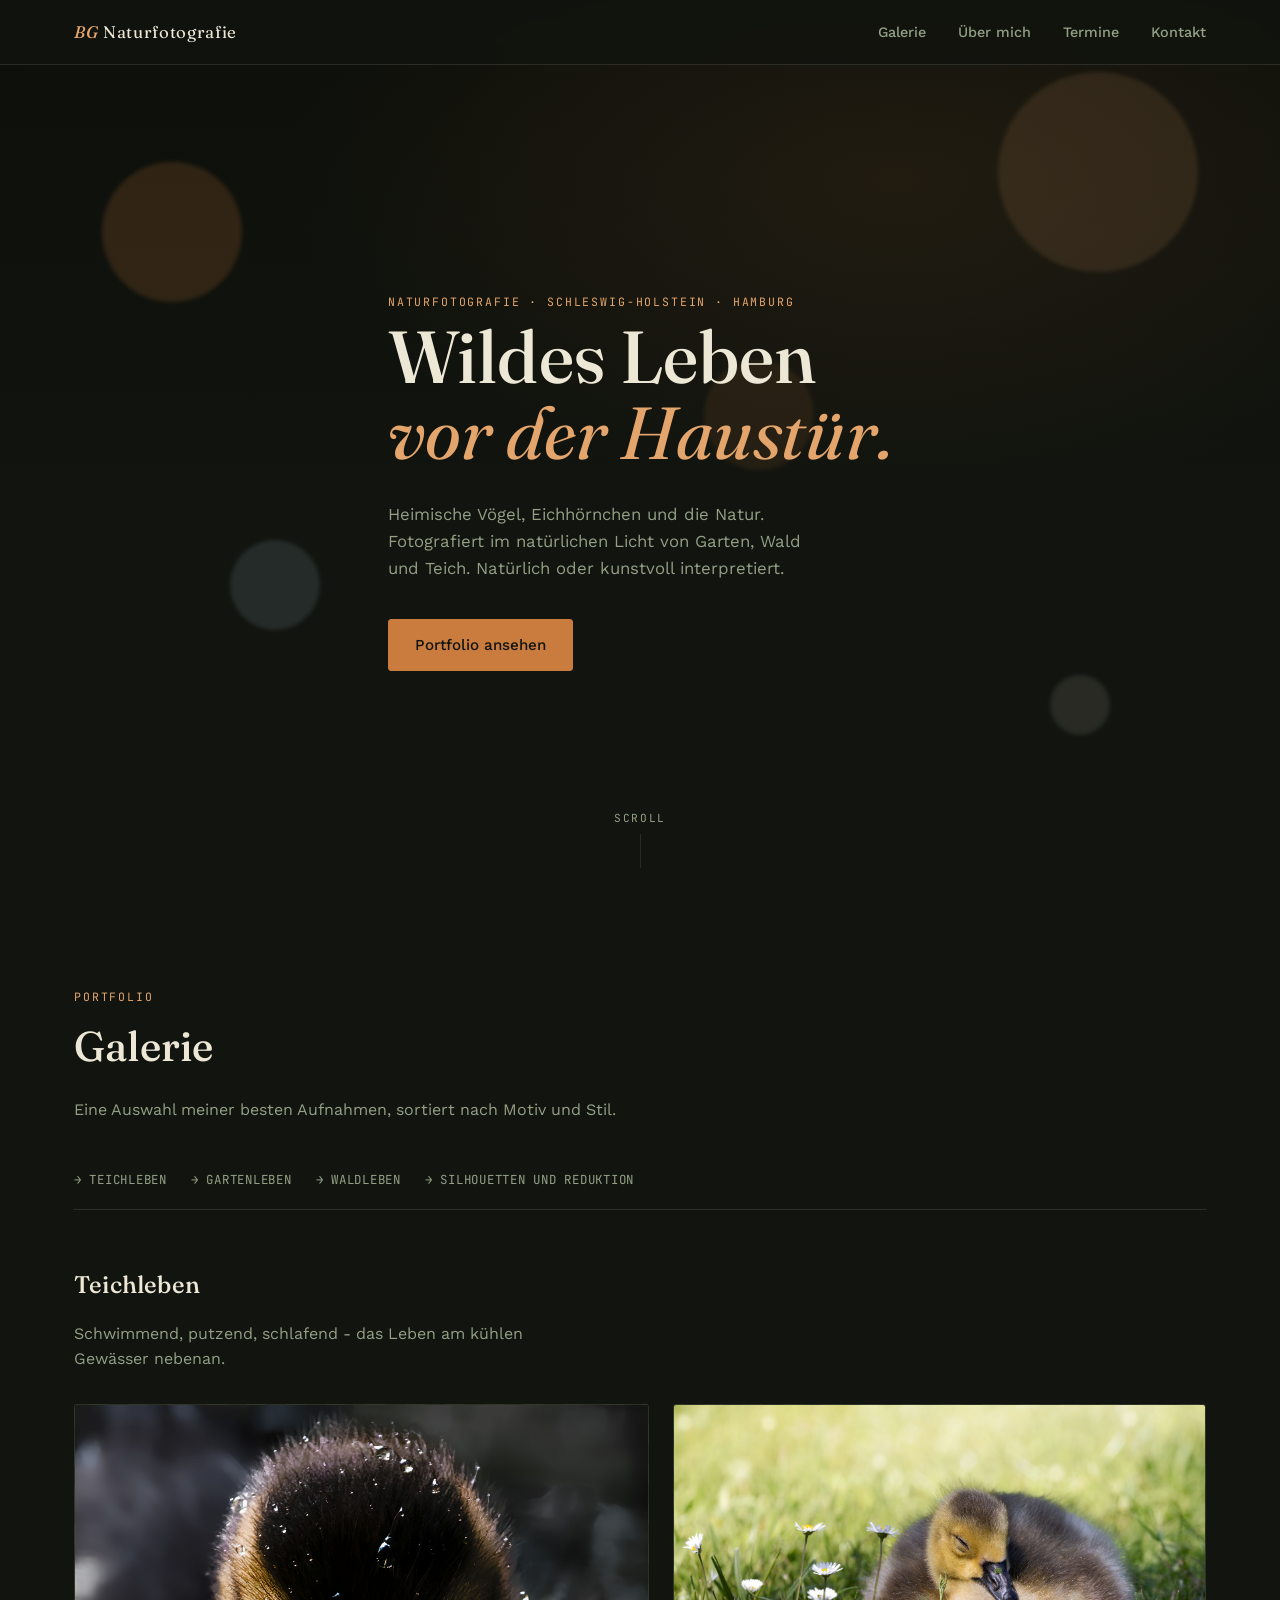
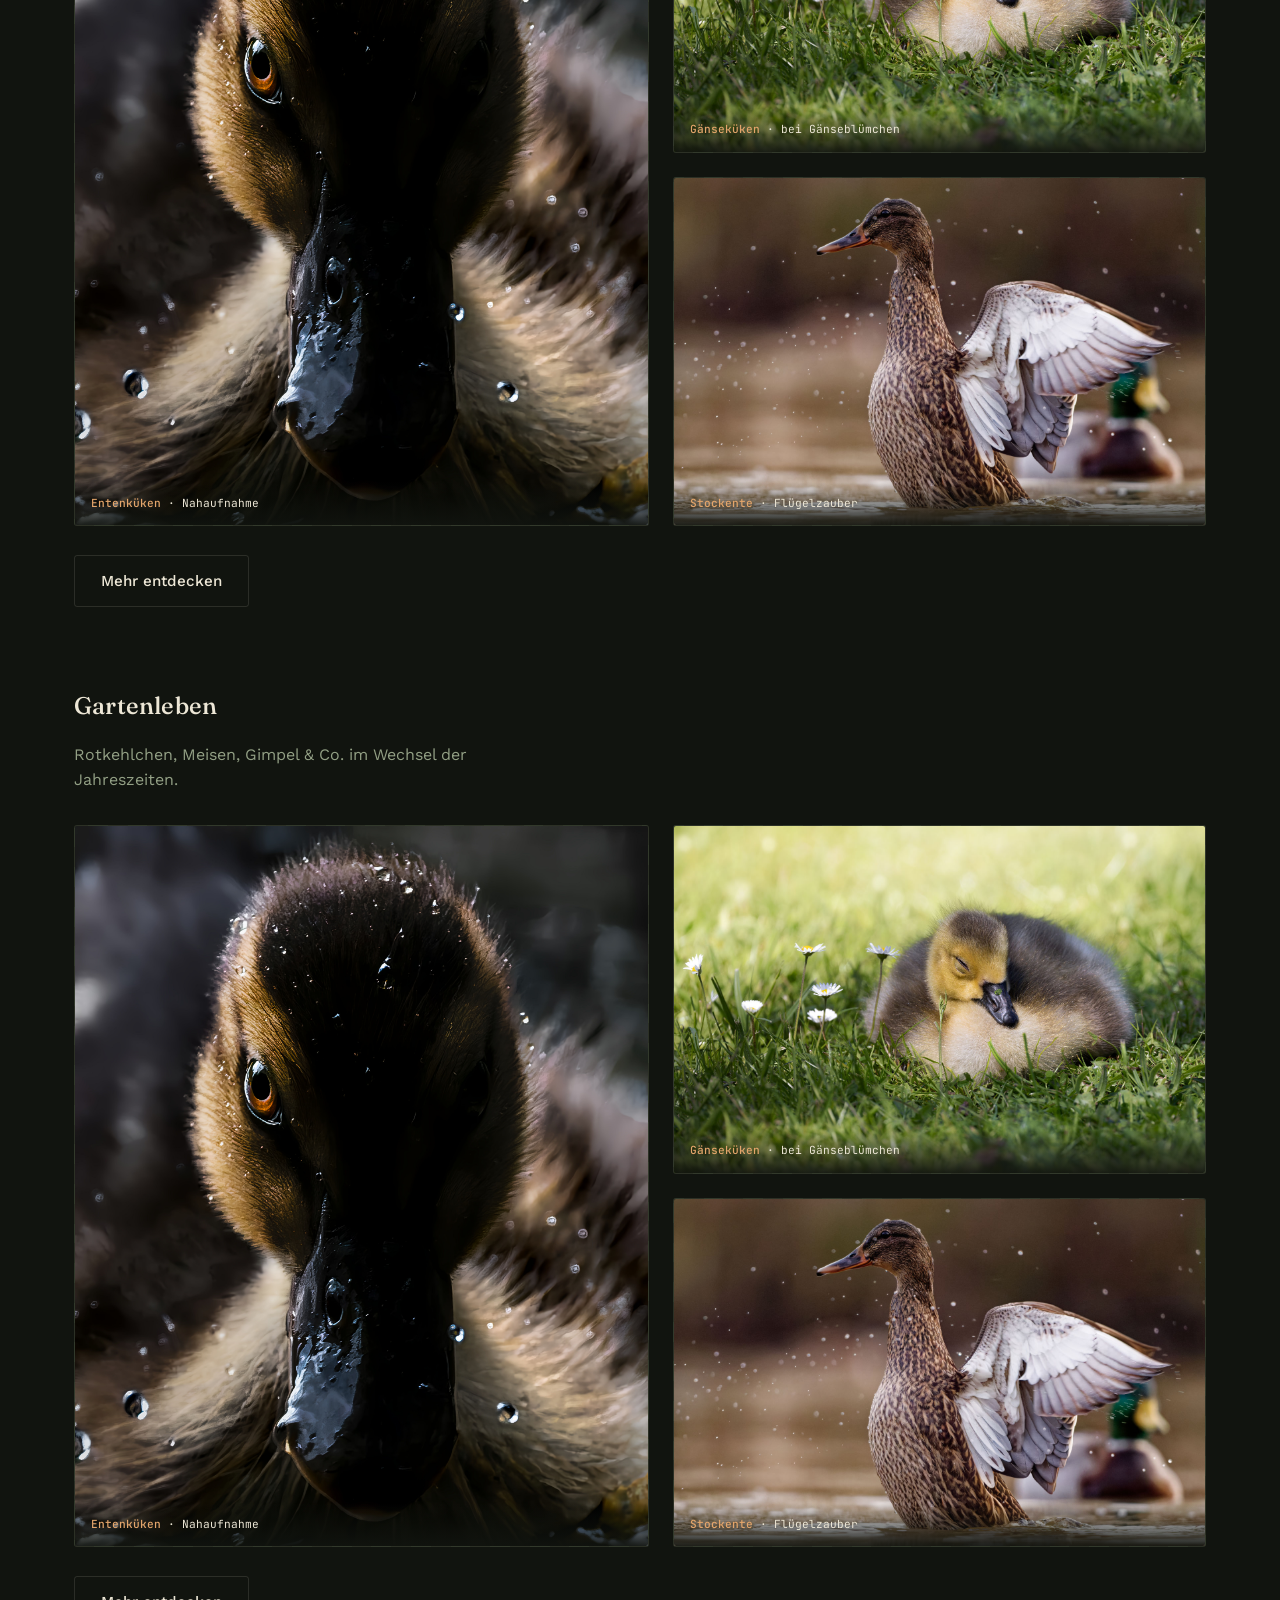
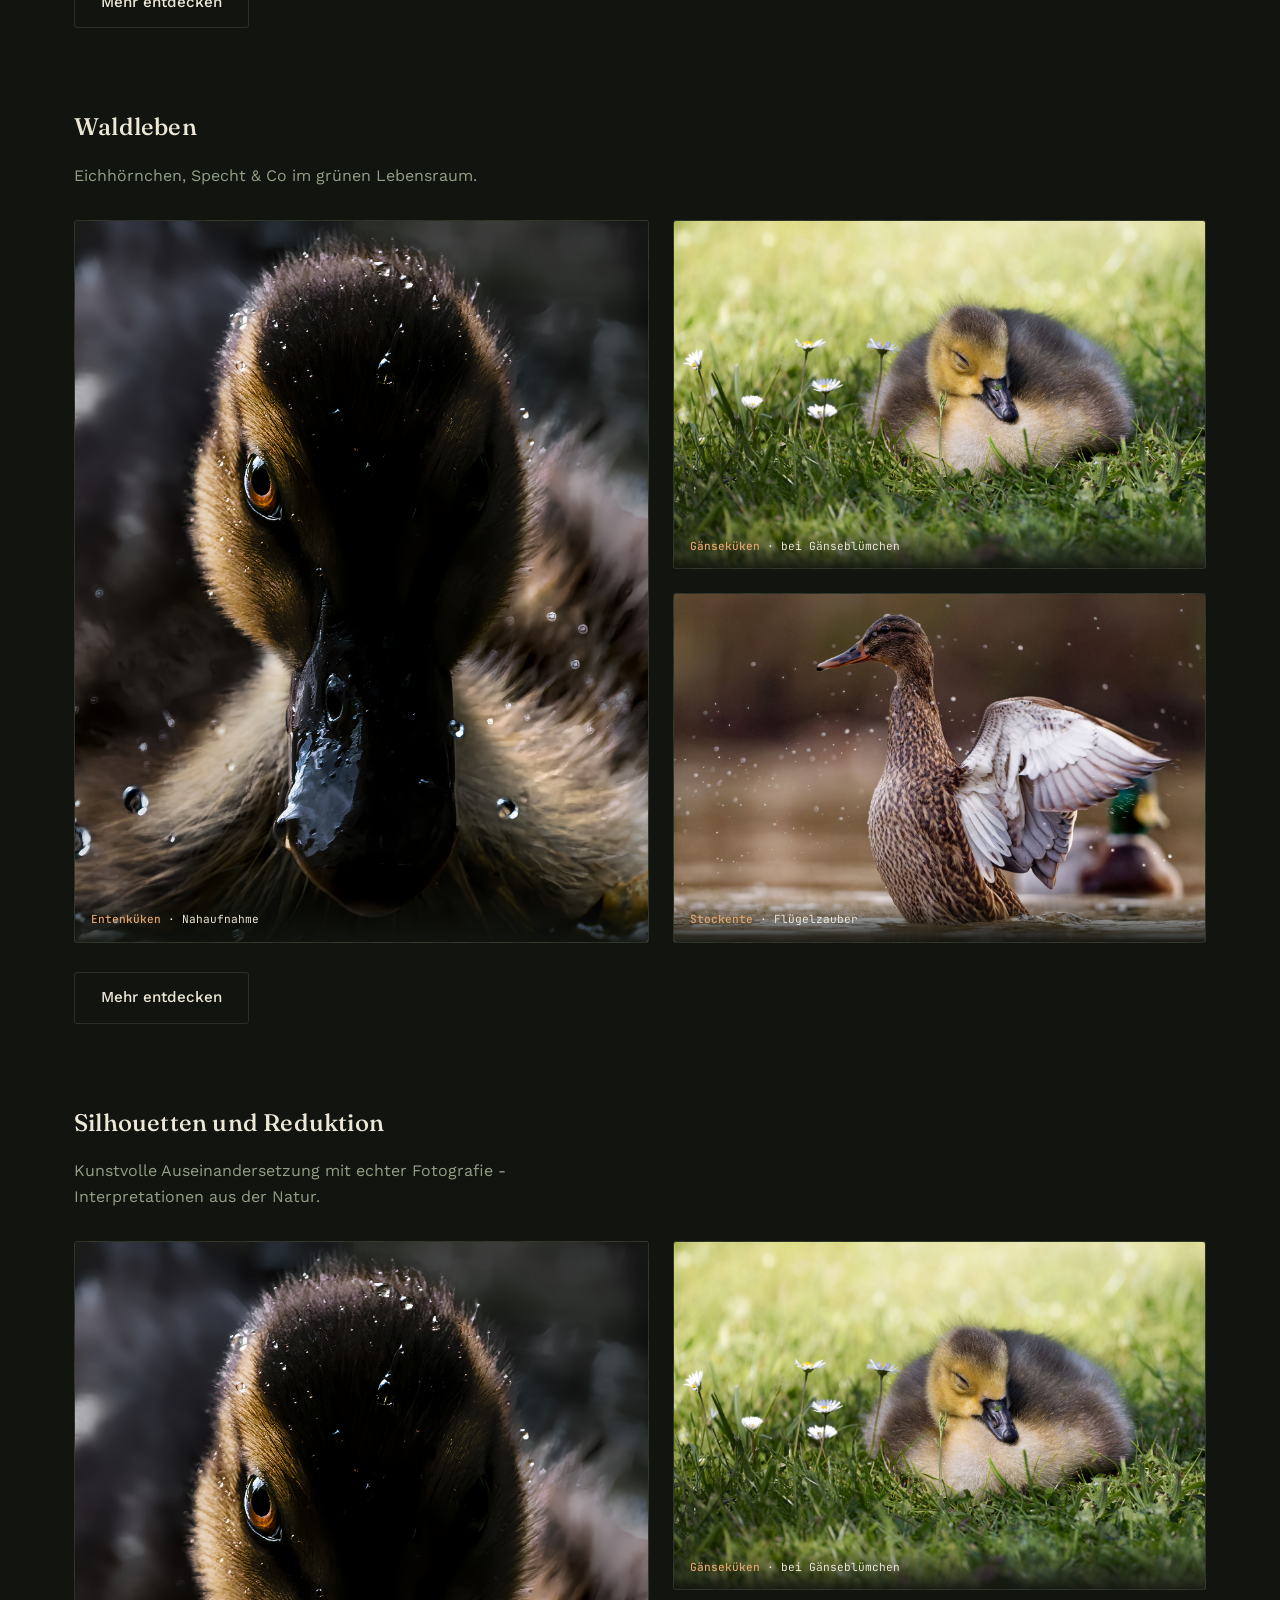
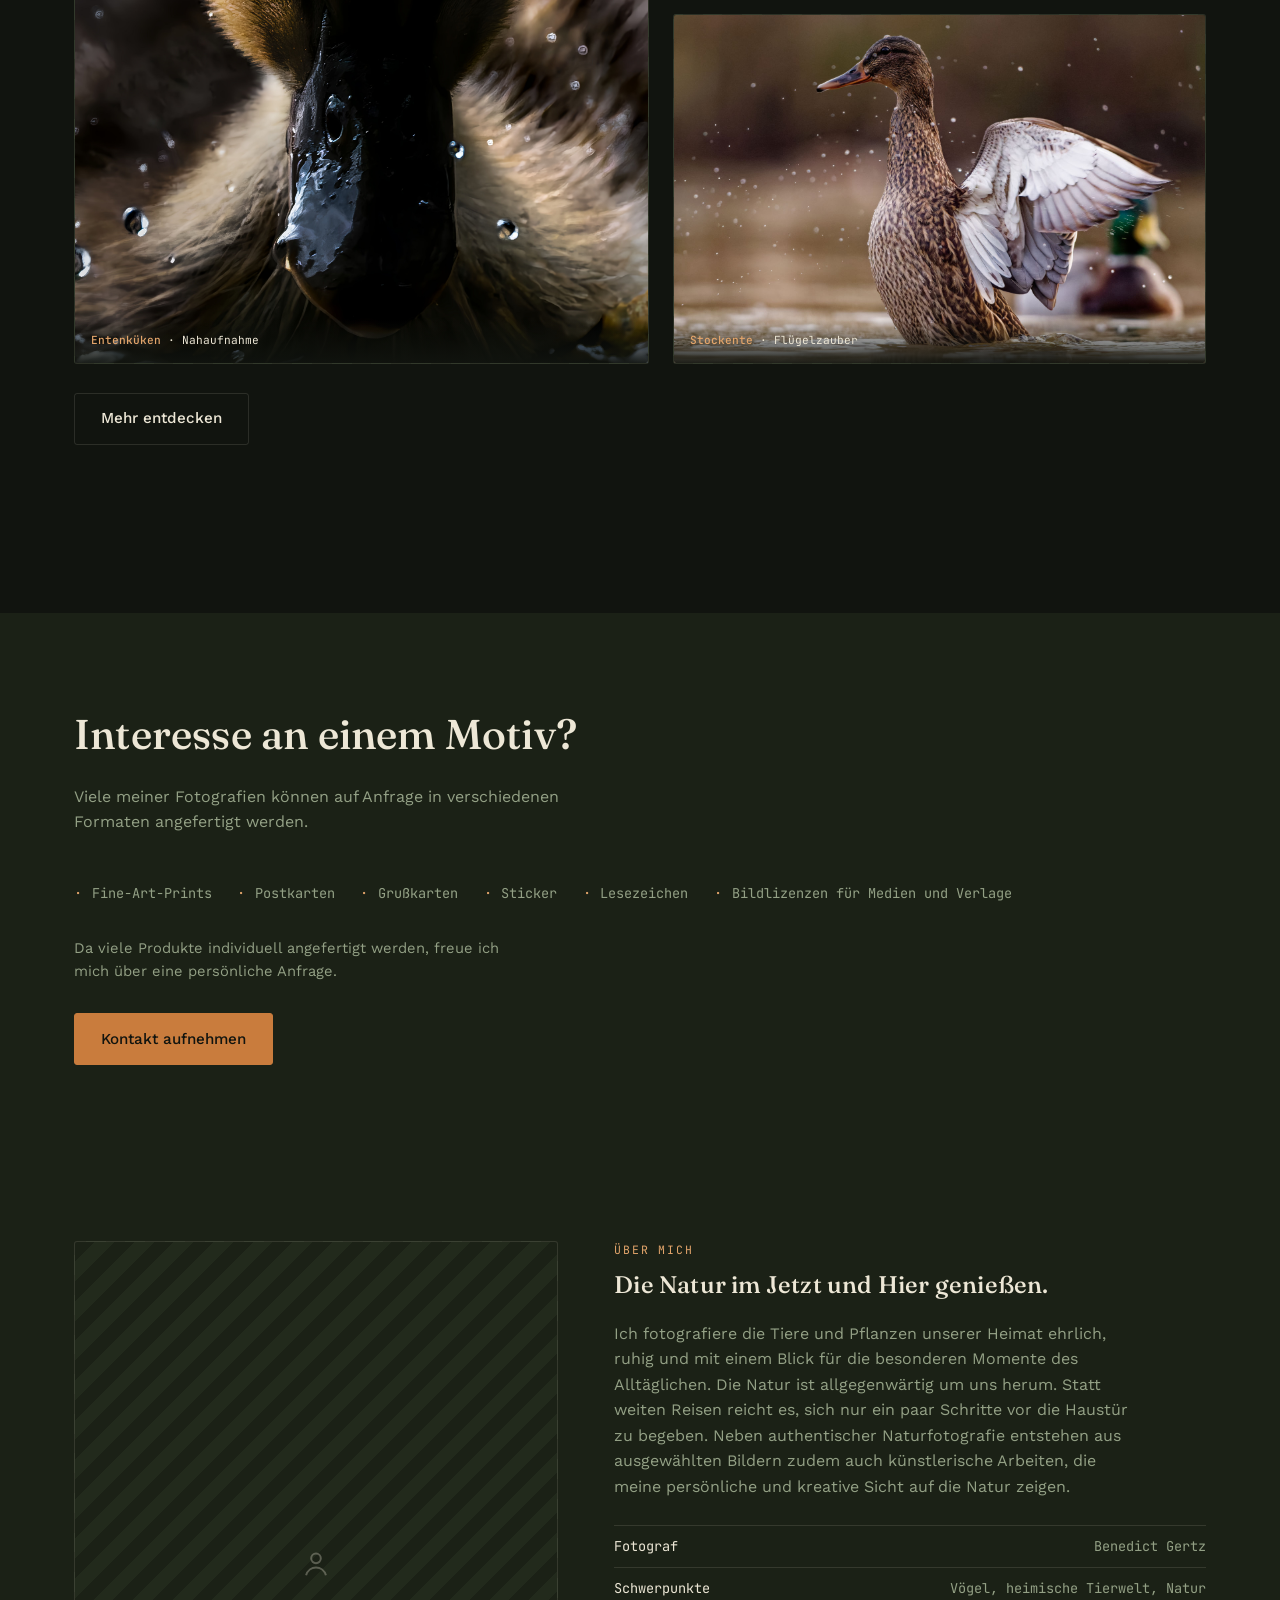
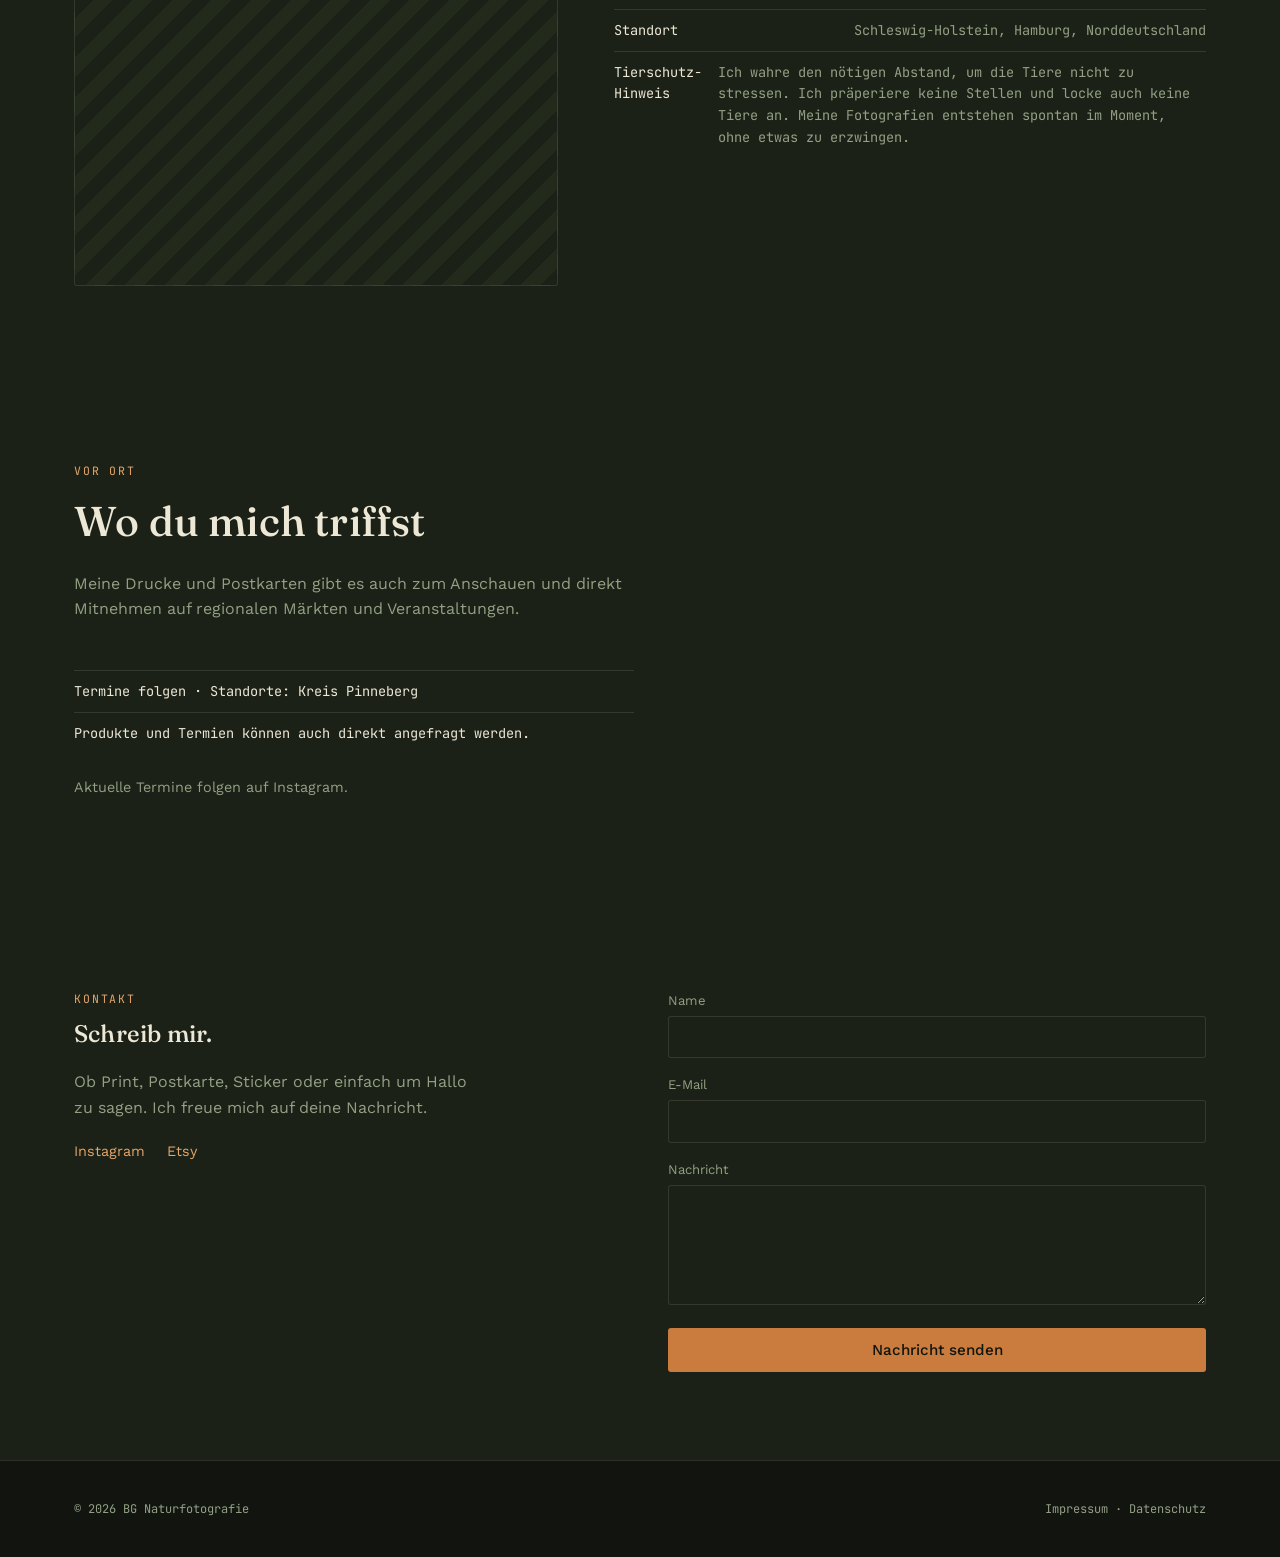
==== index.html @ c0b8d996 "Add files via upload" ====
<!DOCTYPE html>
<html lang="de">
<head>
<meta charset="UTF-8">
<meta name="viewport" content="width=device-width, initial-scale=1.0">
<title>BG Naturfotografie — Wildes Leben vor der Haustür</title>
<meta name="description" content="Naturfotografie aus der Region. Sanft, naturgetreu oder als kunstvolle Interpretationen.">

<!-- ============================================================
  ANLEITUNG: Diese Vorlage ist bewusst mit Platzhaltern gebaut.
  Suche im Code nach "ERSETZEN" um alle Stellen zu finden, die du
  anpassen musst (Name, Bilder, Texte, Links, Formular).
  Ausführliche Schritt-für-Schritt-Anleitung: siehe ANLEITUNG.md
============================================================= -->

<link rel="preconnect" href="https://fonts.googleapis.com">
<link rel="preconnect" href="https://fonts.gstatic.com" crossorigin>
<link href="https://fonts.googleapis.com/css2?family=Fraunces:ital,opsz,wght@0,9..144,340;0,9..144,500;0,9..144,600;1,9..144,420&family=Work+Sans:wght@300;400;500;600&family=JetBrains+Mono:wght@400;500&display=swap" rel="stylesheet">

<link rel="stylesheet" href="styles.css">
</head>
<body>

<!-- ============ NAVIGATION ============ -->
<nav class="nav">
  <div class="wrap">
    <a class="brand" href="#top"><b>BG</b> Naturfotografie</a> <!-- ERSETZEN: dein Name/Marke -->
    <input type="checkbox" id="nav-toggle" class="nav-toggle">
    <label for="nav-toggle" class="nav-burger"><span></span><span></span><span></span></label>
    <ul class="nav-links">
      <li><a href="#galerie">Galerie</a></li>
      <li><a href="#ueber-mich">Über mich</a></li>
      <li><a href="#termine">Termine</a></li>
      <li><a href="#kontakt">Kontakt</a></li>
    </ul>
  </div>
</nav>

<!-- ============ HERO ============ -->
<header class="hero" id="top">
  <span class="bokeh b1"></span>
  <span class="bokeh b2"></span>
  <span class="bokeh b3"></span>
  <span class="bokeh b4"></span>
  <span class="bokeh b5"></span>
  <div class="wrap hero-inner">
    <span class="eyebrow">Naturfotografie · Schleswig-Holstein · Hamburg</span> <!-- ERSETZEN: deine Region -->
    <h1>Wildes Leben<br><em>vor der Haustür.</em></h1>
    <p class="lead">Heimische Vögel, Eichhörnchen und die Natur. Fotografiert im natürlichen Licht von Garten, Wald und Teich. Natürlich oder kunstvoll interpretiert.</p>
    <div class="hero-actions">
      <a class="btn btn-fill" href="#galerie">Portfolio ansehen</a>
    </div>
  </div>
  <span class="scroll-cue">Scroll</span>
</header>

<!-- ============ GALERIE ============ -->
<section id="galerie">
  <div class="wrap">
    <div class="sec-head">
      <span class="eyebrow">Portfolio</span>
      <h2>Galerie</h2>
      <p>Eine Auswahl meiner besten Aufnahmen, sortiert nach Motiv und Stil.</p>
    </div>

    <div class="cat-nav">
      <a href="#teichleben">→ Teichleben</a>
      <a href="#gartenleben">→ Gartenleben</a>
      <a href="#waldleben">→ Waldleben</a>
      <a href="#silhouetten">→ Silhouetten und Reduktion</a>
    </div>

    <!-- ---- Kategorie: Eichhörnchen ---- -->
    <div class="cat-block" id="teichleben">
      <h3>Teichleben</h3>
      <p class="cat-desc">Schwimmend, putzend, schlafend - das Leben am kühlen Gewässer nebenan.</p>
      <div class="grid">
       <div class="card hero"><img src="bilder/teichleben-01.jpg" alt="Entenküken schaut frontal in die Kamera"><span class="tag"><b>Entenküken</b> · Nahaufnahme</span></div>
       <div class="card side"><img src="bilder/teichleben-02.jpg" alt="Gänseküken schläft auf der Wiese"><span class="tag"><b>Gänseküken</b> · bei Gänseblümchen</span></div>
       <div class="card side"><img src="bilder/teichleben-03.jpg" alt="Ente breitet die Flügel auf dem Wasser aus"><span class="tag"><b>Stockente</b> · Flügelzauber</span></div>
      </div>
      <div class="cat-more">
        <a class="btn btn-outline" href="galerie-teichleben.html">Mehr entdecken</a>
      </div>
    </div>

    <!-- ---- Kategorie: Gartenvögel ---- -->
    <div class="cat-block" id="gartenleben">
      <h3>Gartenleben</h3>
      <p class="cat-desc">Rotkehlchen, Meisen, Gimpel &amp; Co. im Wechsel der Jahreszeiten.</p>
      <div class="grid">
       <div class="card hero"><img src="bilder/teichleben-01.jpg" alt="Entenküken schaut frontal in die Kamera"><span class="tag"><b>Entenküken</b> · Nahaufnahme</span></div>
       <div class="card side"><img src="bilder/teichleben-02.jpg" alt="Gänseküken schläft auf der Wiese"><span class="tag"><b>Gänseküken</b> · bei Gänseblümchen</span></div>
       <div class="card side"><img src="bilder/teichleben-03.jpg" alt="Ente breitet die Flügel auf dem Wasser aus"><span class="tag"><b>Stockente</b> · Flügelzauber</span></div>
      </div>
      <div class="cat-more">
        <a class="btn btn-outline" href="galerie-gartenleben.html">Mehr entdecken</a>
      </div>
    </div>

    <!-- ---- Kategorie: Wasservögel ---- -->
    <div class="cat-block" id="waldleben">
      <h3>Waldleben</h3>
      <p class="cat-desc">Eichhörnchen, Specht & Co im grünen Lebensraum.</p>
      <div class="grid">
       <div class="card hero"><img src="bilder/teichleben-01.jpg" alt="Entenküken schaut frontal in die Kamera"><span class="tag"><b>Entenküken</b> · Nahaufnahme</span></div>
       <div class="card side"><img src="bilder/teichleben-02.jpg" alt="Gänseküken schläft auf der Wiese"><span class="tag"><b>Gänseküken</b> · bei Gänseblümchen</span></div>
       <div class="card side"><img src="bilder/teichleben-03.jpg" alt="Ente breitet die Flügel auf dem Wasser aus"><span class="tag"><b>Stockente</b> · Flügelzauber</span></div>
      </div>
      <div class="cat-more">
        <a class="btn btn-outline" href="galerie-waldleben.html">Mehr entdecken</a>
      </div>
    </div>

    <!-- ---- Kategorie: Winterstimmungen ---- -->
    <div class="cat-block" id="silhouetten">
      <h3>Silhouetten und Reduktion</h3>
      <p class="cat-desc">Kunstvolle Auseinandersetzung mit echter Fotografie - Interpretationen aus der Natur. </p>
      <div class="grid">
       <div class="card hero"><img src="bilder/teichleben-01.jpg" alt="Entenküken schaut frontal in die Kamera"><span class="tag"><b>Entenküken</b> · Nahaufnahme</span></div>
       <div class="card side"><img src="bilder/teichleben-02.jpg" alt="Gänseküken schläft auf der Wiese"><span class="tag"><b>Gänseküken</b> · bei Gänseblümchen</span></div>
       <div class="card side"><img src="bilder/teichleben-03.jpg" alt="Ente breitet die Flügel auf dem Wasser aus"><span class="tag"><b>Stockente</b> · Flügelzauber</span></div>
      </div>
      <div class="cat-more">
        <a class="btn btn-outline" href="galerie-silhouetten.html">Mehr entdecken</a>
      </div>
    </div>

  </div>
</section>

<!-- ============ ERHÄLTLICH ALS ============ -->
<section id="erhaeltlich-als" style="background:var(--bg-panel);">
  <div class="wrap">
    <div class="sec-head">
      <h2>Interesse an einem Motiv?</h2>
      <p>Viele meiner Fotografien können auf Anfrage in verschiedenen Formaten angefertigt werden.</p>
    </div>
    <ul class="avail-list">
      <li>Fine-Art-Prints</li>
      <li>Postkarten</li>
      <li>Grußkarten</li>
      <li>Sticker</li>
      <li>Lesezeichen</li>
      <li>Bildlizenzen für Medien und Verlage</li>
    </ul>
    <p class="avail-note">Da viele Produkte individuell angefertigt werden, freue ich mich über eine persönliche Anfrage.</p>
    <a class="btn btn-fill" href="#kontakt">Kontakt aufnehmen</a>
  </div>
</section>

<!-- ============ ÜBER MICH ============ -->
<section id="ueber-mich" style="background:var(--bg-panel);">
  <div class="wrap">
    <div class="about-grid">
      <div class="about-photo">
        <!-- ERSETZEN: dein Porträtfoto, z.B. <img src="bilder/portraet.jpg" alt="Porträt des Fotografen mit Kamera im Wald"> -->
        <svg class="icon" viewBox="0 0 24 24" fill="none" stroke="currentColor" stroke-width="1.4"><circle cx="12" cy="8" r="3.4"/><path d="M5 20c1-3.6 4-5.6 7-5.6s6 2 7 5.6"/></svg>
      </div>
      <div>
        <span class="eyebrow">Über mich</span>
        <h2>Die Natur im Jetzt und Hier genießen.</h2>
        <p style="color:var(--text-muted); max-width:52ch;">
          Ich fotografiere die Tiere und Pflanzen unserer Heimat ehrlich, ruhig und mit einem Blick für die besonderen Momente des Alltäglichen. Die Natur ist allgegenwärtig um uns herum. Statt weiten Reisen reicht es, sich nur ein paar Schritte vor die Haustür zu begeben.
          Neben authentischer Naturfotografie entstehen aus ausgewählten Bildern zudem auch künstlerische Arbeiten, die meine persönliche und kreative Sicht auf die Natur zeigen.
        </p>
        <ul class="gear-list">
         <li><span>Fotograf</span><span>Benedict Gertz</span></li>
          <li><span>Schwerpunkte</span><span>Vögel, heimische Tierwelt, Natur</span></li>
          <li><span>Standort</span><span>Schleswig-Holstein, Hamburg, Norddeutschland</span></li>
          <li><span>Tierschutz-Hinweis</span><span>Ich wahre den nötigen Abstand, um die Tiere nicht zu stressen. Ich präperiere keine Stellen und locke auch keine Tiere an. Meine Fotografien entstehen spontan im Moment, ohne etwas zu erzwingen.</span></li>
        </ul>
      </div>
    </div>
  </div>
</section>

<!-- ============ TERMINE / MARKTSTÄNDE ============ -->
<section id="termine" style="background:var(--bg-panel);">
  <div class="wrap">
    <div class="sec-head">
      <span class="eyebrow">Vor Ort</span>
      <h2>Wo du mich triffst</h2>
      <p>Meine Drucke und Postkarten gibt es auch zum Anschauen und direkt Mitnehmen auf regionalen Märkten und Veranstaltungen.</p>
    </div>
    <ul class="gear-list" style="max-width:560px;">
      <!-- ERSETZEN: trage hier deine tatsächlichen Termine ein, älteste/zukünftigste oben. Block kopieren für weitere Termine. -->
      <li><span> Termine folgen · Standorte: Kreis Pinneberg</span><span></span></li>
      <li><span> Produkte und Termien können auch direkt angefragt werden.</span><span></span></li>

    </ul>
    <p style="color:var(--text-muted); font-size:.9rem; margin-top:1.4rem;">Aktuelle Termine folgen auf Instagram.</p>
  </div>
</section>

<!-- ============ KONTAKT ============ -->
<section id="kontakt" style="background:var(--bg-panel);">
  <div class="wrap">
    <div class="contact-grid">
      <div>
        <span class="eyebrow">Kontakt</span>
        <h2>Schreib mir.</h2>
        <p style="color:var(--text-muted); max-width:40ch;">Ob Print, Postkarte, Sticker oder einfach um Hallo zu sagen.
        Ich freue mich auf deine Nachricht.</p>
        <div class="socials">
          <a href="#https://www.instagram.com/skarvaan.fotografie/ target="_blank" rel="noopener">Instagram</a>
           <a href="https://skarvaanstudio.etsy.com" target="_blank" rel="noopener">Etsy</a>
        </div>
      </div>
      <div>
        <!--
          WICHTIG: Diese Seite ist eine statische HTML-Datei ohne eigenen Server.
          Damit das Formular wirklich E-Mails versendet, brauchst du einen kostenlosen
          Formular-Dienst wie Formspree (https://formspree.io). Schritte in ANLEITUNG.md.
          Trage unten deine eigene Formspree-Action-URL ein.
        -->
        <form action="https://formspree.io/f/mzdldepl" method="POST">
          <div>
            <label for="name">Name</label>
            <input type="text" id="name" name="name" required>
          </div>
          <div>
            <label for="email">E-Mail</label>
            <input type="email" id="email" name="email" required>
          </div>
          <div>
            <label for="nachricht">Nachricht</label>
            <textarea id="nachricht" name="nachricht" required></textarea>
          </div>
          <button class="btn btn-fill" type="submit" style="border:none; cursor:pointer;">Nachricht senden</button>
        </form>
      </div>
    </div>
  </div>
</section>

<footer>
  <div class="wrap">
    <span>© 2026 BG Naturfotografie</span>
    <span><a href="impressum.html">Impressum</a> · <a href="datenschutz.html">Datenschutz</a></span>
  </div>
</footer>

</body>
</html>
---- styles.css ----
:root{
    /* ---- Farb-Token: gegründet auf Waldlicht & Eichhörnchen-Fell ---- */
    --bg-deep:    #11140F;   /* Schattenmoos – fast schwarzes Waldgrün */
    --bg-panel:   #1B2116;   /* Tann – dunkles Kiefergrün für Karten/Flächen */
    --bg-panel-2: #222A1C;
    --accent:     #C97C3D;   /* Eichhorn-Rost – warmes Rotbraun */
    --accent-soft:#E3A56B;
    --text-light: #EDE7D6;   /* Raureif – warmes Off-White */
    --text-muted: #93A085;   /* Moosgrün – gedämpfter Fließtext/Captions */
    --frost:      #9FB8C9;   /* Frostblau – Winter-Akzent, sparsam */
    --line:       rgba(237,231,214,0.12);
    --radius:     3px;
    --gap:        1.5rem;
    --maxw:       1180px;
  }

  *{box-sizing:border-box;}
  html{scroll-behavior:smooth;}
  body{
    margin:0;
    background:var(--bg-deep);
    color:var(--text-light);
    font-family:'Work Sans', Arial, sans-serif;
    font-weight:400;
    line-height:1.6;
    -webkit-font-smoothing:antialiased;
  }
  h1,h2,h3{
    font-family:'Fraunces', Georgia, serif;
    font-weight:500;
    margin:0 0 .4em;
    letter-spacing:.2px;
  }
  a{color:var(--accent-soft); text-decoration:none;}
  a:hover{color:var(--accent);}
  img{max-width:100%; display:block;}
  .wrap{max-width:var(--maxw); margin:0 auto; padding:0 1.5rem;}
  .eyebrow{
    font-family:'JetBrains Mono', monospace;
    font-size:.72rem;
    letter-spacing:.16em;
    text-transform:uppercase;
    color:var(--accent-soft);
    display:block;
    margin-bottom:.6em;
  }
  section{padding:5.5rem 0;}
  .btn{
    display:inline-block;
    padding:.85em 1.7em;
    border-radius:var(--radius);
    font-family:'Work Sans', sans-serif;
    font-weight:500;
    font-size:.95rem;
    border:1px solid var(--accent);
    transition:background .2s, color .2s, transform .15s;
  }
  .btn-fill{background:var(--accent); color:var(--bg-deep);}
  .btn-fill:hover{background:var(--accent-soft); transform:translateY(-2px); color:var(--bg-deep);}
  .btn-outline{color:var(--text-light); border-color:var(--line);}
  .btn-outline:hover{border-color:var(--accent); color:var(--accent-soft);}

  /* ============ NAV ============ */
  .nav{
    position:fixed; top:0; left:0; right:0; z-index:50;
    background:rgba(17,20,15,0.78);
    backdrop-filter:blur(10px);
    border-bottom:1px solid var(--line);
  }
  .nav .wrap{
    display:flex; align-items:center; justify-content:space-between;
    height:64px;
  }
  .brand{
    font-family:'Fraunces', serif;
    font-size:1.05rem;
    letter-spacing:.04em;
    color:var(--text-light);
  }
  .brand b{color:var(--accent-soft); font-style:italic; font-weight:500;}
  .nav-links{display:flex; gap:2rem; list-style:none; margin:0; padding:0;}
  .nav-links a{
    color:var(--text-muted); font-size:.9rem; font-weight:500;
  }
  .nav-links a:hover{color:var(--accent-soft);}
  .nav-toggle{display:none;}
  .nav-burger{display:none; cursor:pointer; flex-direction:column; gap:5px;}
  .nav-burger span{width:24px; height:2px; background:var(--text-light); display:block;}

  @media (max-width:780px){
    .nav-links{
      position:absolute; top:64px; left:0; right:0;
      background:var(--bg-panel);
      flex-direction:column; gap:0;
      max-height:0; overflow:hidden;
      transition:max-height .3s ease;
      border-bottom:1px solid var(--line);
    }
    .nav-links a{display:block; padding:1rem 1.5rem; border-top:1px solid var(--line);}
    .nav-toggle:checked ~ .nav-links{max-height:300px;}
    .nav-burger{display:flex;}
  }

  /* ============ HERO ============ */
  .hero{
    position:relative;
    min-height:100vh;
    display:flex; align-items:center;
    overflow:hidden;
    padding-top:64px;
    background:
      radial-gradient(ellipse 80% 60% at 70% 20%, rgba(201,124,61,0.10), transparent 60%),
      linear-gradient(180deg, #0D0F0A 0%, var(--bg-deep) 60%);
  }
  .bokeh{
    position:absolute; border-radius:50%;
    filter:blur(2px);
    opacity:.55;
    animation:drift 22s ease-in-out infinite;
  }
  .bokeh.b1{width:140px; height:140px; background:var(--accent); top:18%; left:8%; animation-delay:0s; opacity:.18;}
  .bokeh.b2{width:90px;  height:90px;  background:var(--frost); top:60%; left:18%; animation-delay:-6s; opacity:.14;}
  .bokeh.b3{width:200px; height:200px; background:var(--accent-soft); top:8%; left:78%; animation-delay:-3s; opacity:.12;}
  .bokeh.b4{width:60px;  height:60px;  background:var(--text-light); top:75%; left:82%; animation-delay:-10s; opacity:.10;}
  .bokeh.b5{width:110px; height:110px; background:var(--accent); top:40%; left:55%; animation-delay:-14s; opacity:.10;}
  @keyframes drift{
    0%,100%{transform:translate(0,0);}
    50%{transform:translate(18px,-26px);}
  }
  @media (prefers-reduced-motion:reduce){ .bokeh{animation:none;} }

  .hero-inner{position:relative; z-index:2;}
  .hero h1{
    font-size:clamp(2.4rem, 6vw, 4.6rem);
    max-width:14ch;
    line-height:1.04;
  }
  .hero h1 em{color:var(--accent-soft); font-style:italic; font-weight:420;}
  .hero p.lead{
    color:var(--text-muted);
    max-width:42ch;
    font-size:1.05rem;
    margin:1.1em 0 2.2em;
  }
  .hero-actions{display:flex; gap:1rem; flex-wrap:wrap;}
  .scroll-cue{
    position:absolute; bottom:2rem; left:50%; transform:translateX(-50%);
    font-family:'JetBrains Mono', monospace; font-size:.7rem;
    color:var(--text-muted); letter-spacing:.15em; text-transform:uppercase;
    display:flex; flex-direction:column; align-items:center; gap:.5em;
  }
  .scroll-cue::after{
    content:""; width:1px; height:34px; background:var(--line);
  }

  /* ============ SECTION HEADERS ============ */
  .sec-head{max-width:56ch; margin-bottom:3rem;}
  .sec-head h2{font-size:clamp(1.8rem,3.4vw,2.6rem);}
  .sec-head p{color:var(--text-muted); font-size:1rem;}

  /* ============ GALLERY ============ */
  .cat-nav{
    display:flex; gap:1.5rem; flex-wrap:wrap;
    font-family:'JetBrains Mono', monospace; font-size:.78rem;
    letter-spacing:.06em; text-transform:uppercase;
    margin-bottom:3.5rem; padding-bottom:1.2rem;
    border-bottom:1px solid var(--line);
  }
  .cat-nav a{color:var(--text-muted);}
  .cat-nav a:hover{color:var(--accent-soft);}

  .cat-block{margin-bottom:5rem; scroll-margin-top:90px;}
  .cat-block h3{font-size:1.5rem;}
  .cat-block .cat-desc{color:var(--text-muted); max-width:48ch; margin-bottom:2rem;}


/* ============ GALLERY ============ */

.grid{
  display:grid;
  grid-template-columns: 1.08fr 1fr;
  grid-template-rows: repeat(2, 1fr);
  gap:24px;
  align-items:stretch;
  margin-top:2rem;
  height: calc(((min(1180px, 100vw - 3rem) - 24px) / 2) * 1.25);
}

.card{
  position:relative;
  overflow:hidden;
  min-height:0;
  border-radius:var(--radius);
  border:1px solid rgba(237,231,214,0.08);
  background:
    repeating-linear-gradient(
      135deg,
      var(--bg-panel) 0 14px,
      var(--bg-panel-2) 14px 28px
    );
}

.card.hero{
  grid-row: span 2 / span 2;
  min-height:0;
}

.card.side:nth-of-type(3){
  grid-column-start:2;
}

.card img{
  position:absolute;
  inset:0;
  width:100%;
  height:100%;
  object-fit:cover;
  display:block;
}

.card .tag{
  position:absolute;
  left:0;
  right:0;
  bottom:0;
  padding:.8rem 1rem;
  background:linear-gradient(to top, rgba(17,20,15,.92), transparent);
  font-family:'JetBrains Mono', monospace;
  font-size:.7rem;
  color:var(--text-light);
}

.card .tag b{
  color:var(--accent-soft);
  font-weight:500;
}

@media (max-width:900px){
  .grid{
    display:block;
    height:auto;
  }

  .card,
  .card.hero,
  .card.side{
    display:block;
    height:auto;
    min-height:0;
    aspect-ratio:unset;
    margin-bottom:20px;
    background:none;
    border:none;
    overflow:visible;
  }

  .card img,
  .card.hero img,
  .card.side img{
    position:static;
    width:100%;
    height:auto;
    object-fit:contain;
    display:block;
    border:1px solid rgba(237,231,214,0.08);
    border-radius:var(--radius);
  }
}

  /* ============ ABOUT ============ */
  .about-grid{
    display:grid; grid-template-columns:0.9fr 1.1fr; gap:3.5rem;
    align-items:start;
  }
  @media (max-width:780px){ .about-grid{grid-template-columns:1fr;} }
  .about-photo{
    aspect-ratio:3/4;
    background:repeating-linear-gradient(135deg, var(--bg-panel) 0 14px, var(--bg-panel-2) 14px 28px);
    border:1px solid var(--line); border-radius:var(--radius);
    display:flex; align-items:center; justify-content:center;
  }
  .about-photo .icon{width:34px; opacity:.3;}
  .gear-list{
    margin:1.6rem 0 0; padding:0; list-style:none;
    font-family:'JetBrains Mono', monospace; font-size:.85rem;
    color:var(--text-muted);
  }
  .gear-list li{
    padding:.6rem 0; border-top:1px solid var(--line);
    display:flex; justify-content:space-between; gap:1rem;
  }
  .gear-list li span:first-child{color:var(--text-light);}

  /* ============ GALERIE: "MEHR ENTDECKEN" ============ */
  .cat-more{margin-top:1.8rem;}

  /* ============ ERHÄLTLICH ALS ============ */
  .avail-list{
    display:flex; flex-wrap:wrap; gap:.7rem 1.6rem;
    list-style:none; margin:1.8rem 0 2rem; padding:0;
    font-family:'JetBrains Mono', monospace; font-size:.85rem;
    color:var(--text-muted);
  }
  .avail-list li{position:relative; padding-left:1.1rem;}
  .avail-list li::before{content:"·"; position:absolute; left:0; color:var(--accent-soft);}
  .avail-note{color:var(--text-muted); font-size:.92rem; max-width:50ch; margin-bottom:1.8rem;}

  /* ============ CONTACT ============ */
  .contact-grid{display:grid; grid-template-columns:1fr 1fr; gap:3.5rem;}
  @media (max-width:780px){ .contact-grid{grid-template-columns:1fr;} }
  form{display:flex; flex-direction:column; gap:1rem;}
  label{font-size:.82rem; color:var(--text-muted); margin-bottom:.3rem; display:block;}
  input, textarea{
    width:100%; background:var(--bg-panel); border:1px solid var(--line);
    border-radius:var(--radius); color:var(--text-light);
    padding:.75em .9em; font-family:'Work Sans', sans-serif; font-size:.95rem;
  }
  input:focus, textarea:focus{outline:2px solid var(--accent); border-color:var(--accent);}
  textarea{min-height:120px; resize:vertical;}
  .socials{display:flex; gap:1.4rem; margin-top:1.2rem; font-size:.9rem;}

  footer{
    border-top:1px solid var(--line);
    padding:2.4rem 0;
    font-family:'JetBrains Mono', monospace; font-size:.75rem;
    color:var(--text-muted);
  }
  footer .wrap{display:flex; justify-content:space-between; flex-wrap:wrap; gap:1rem;}
  footer a{color:var(--text-muted);}
  footer a:hover{color:var(--accent-soft);}
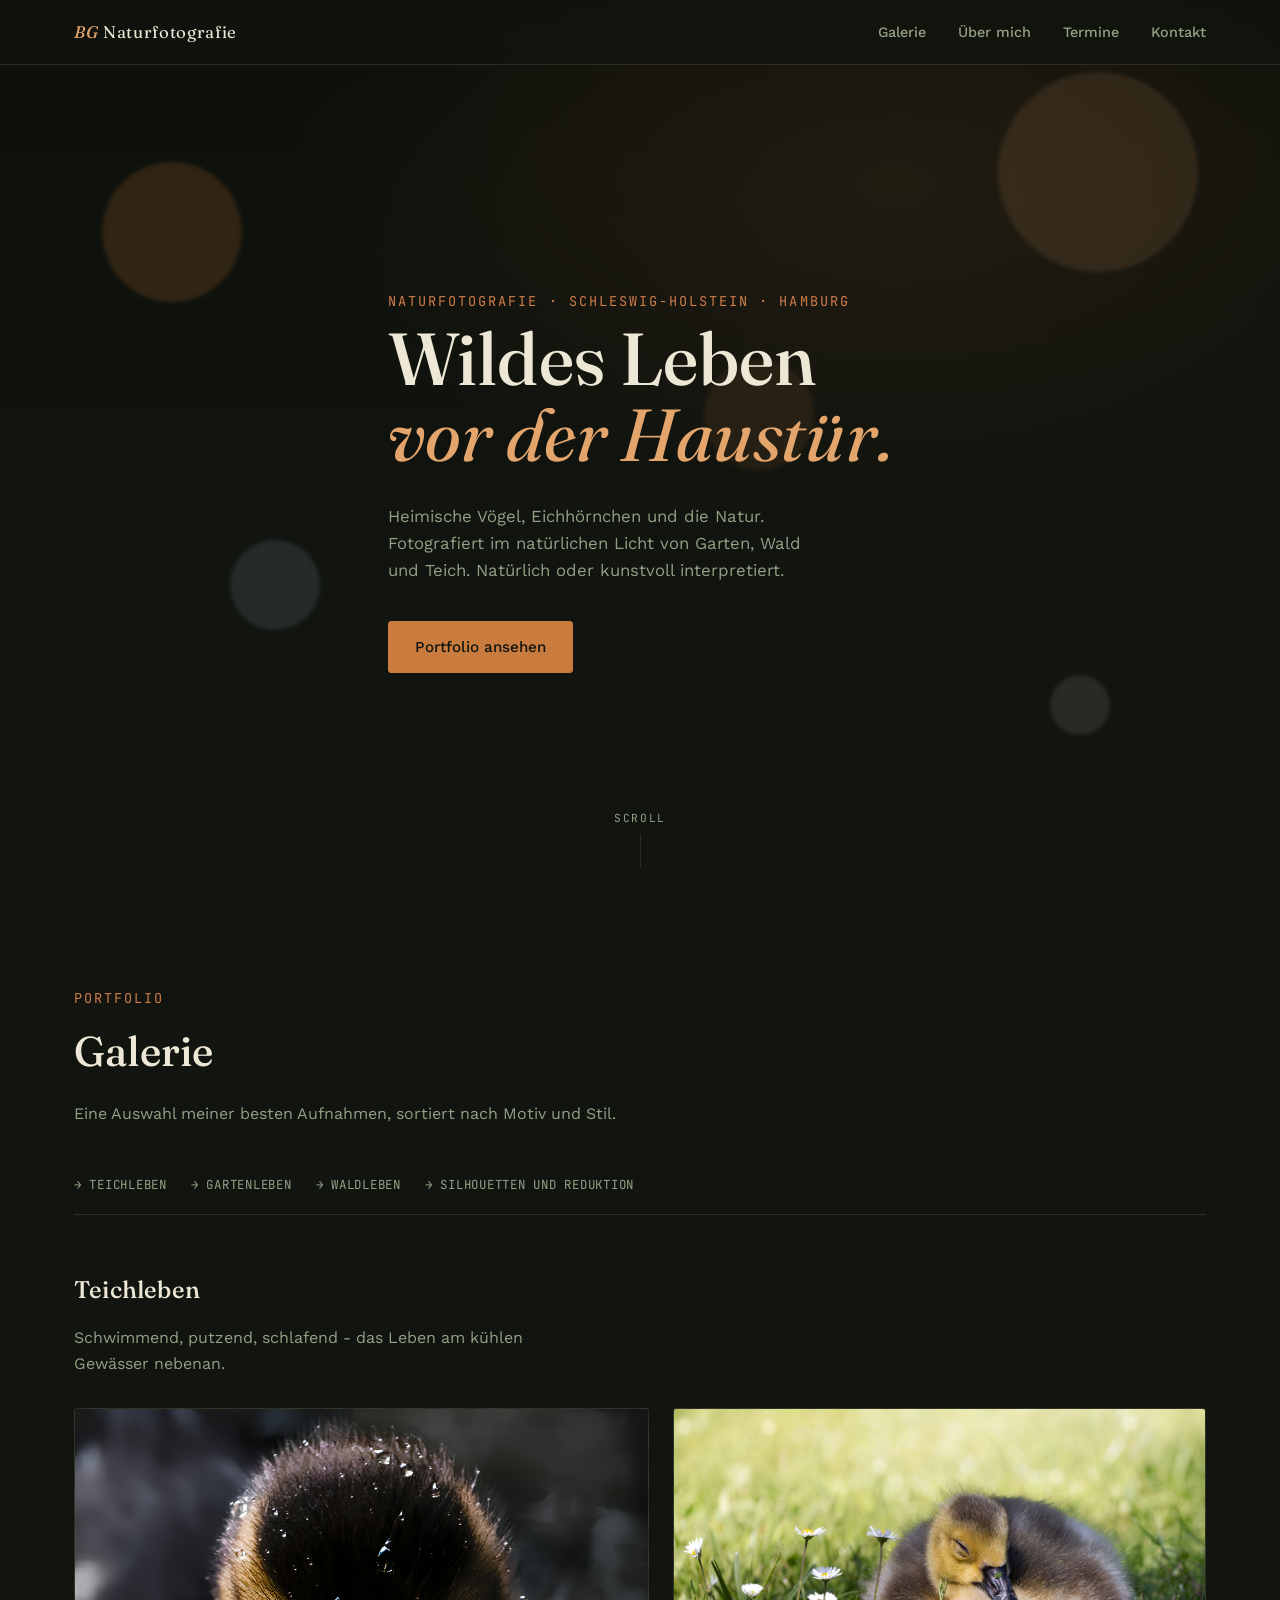
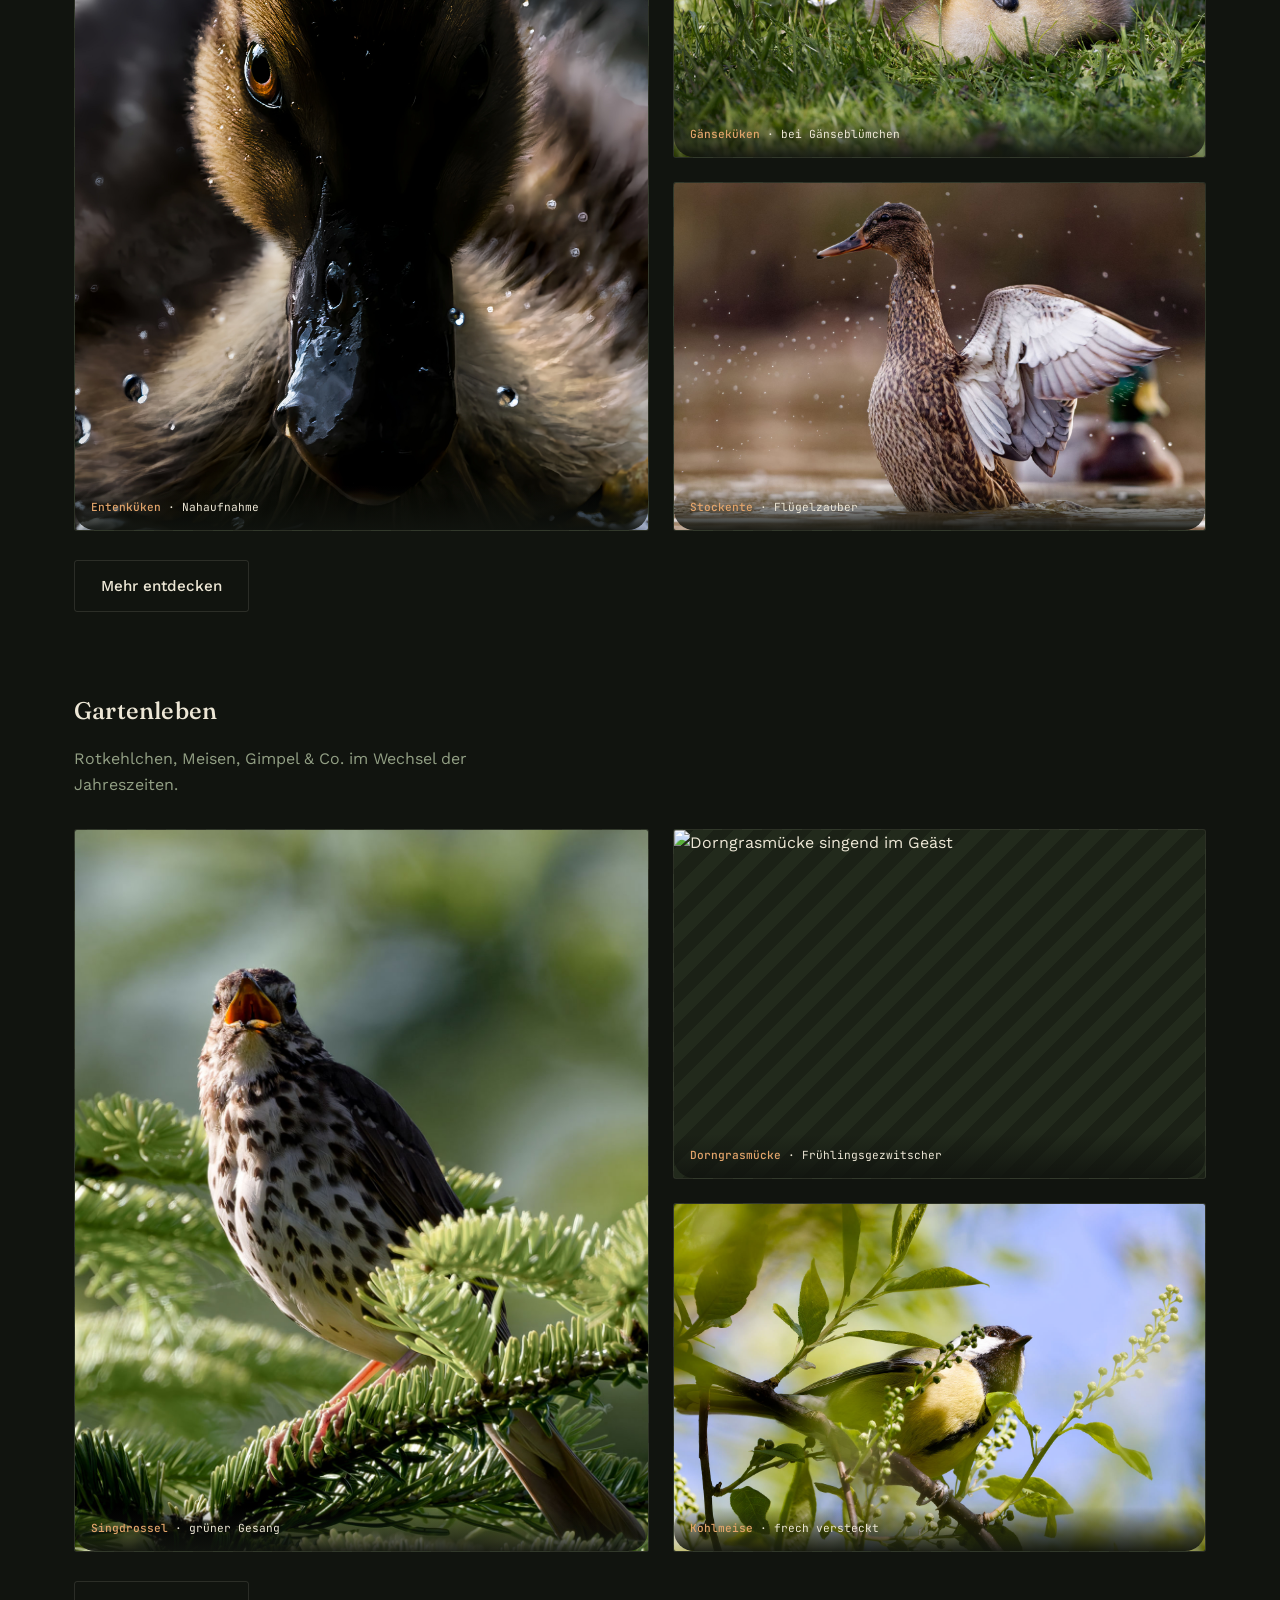
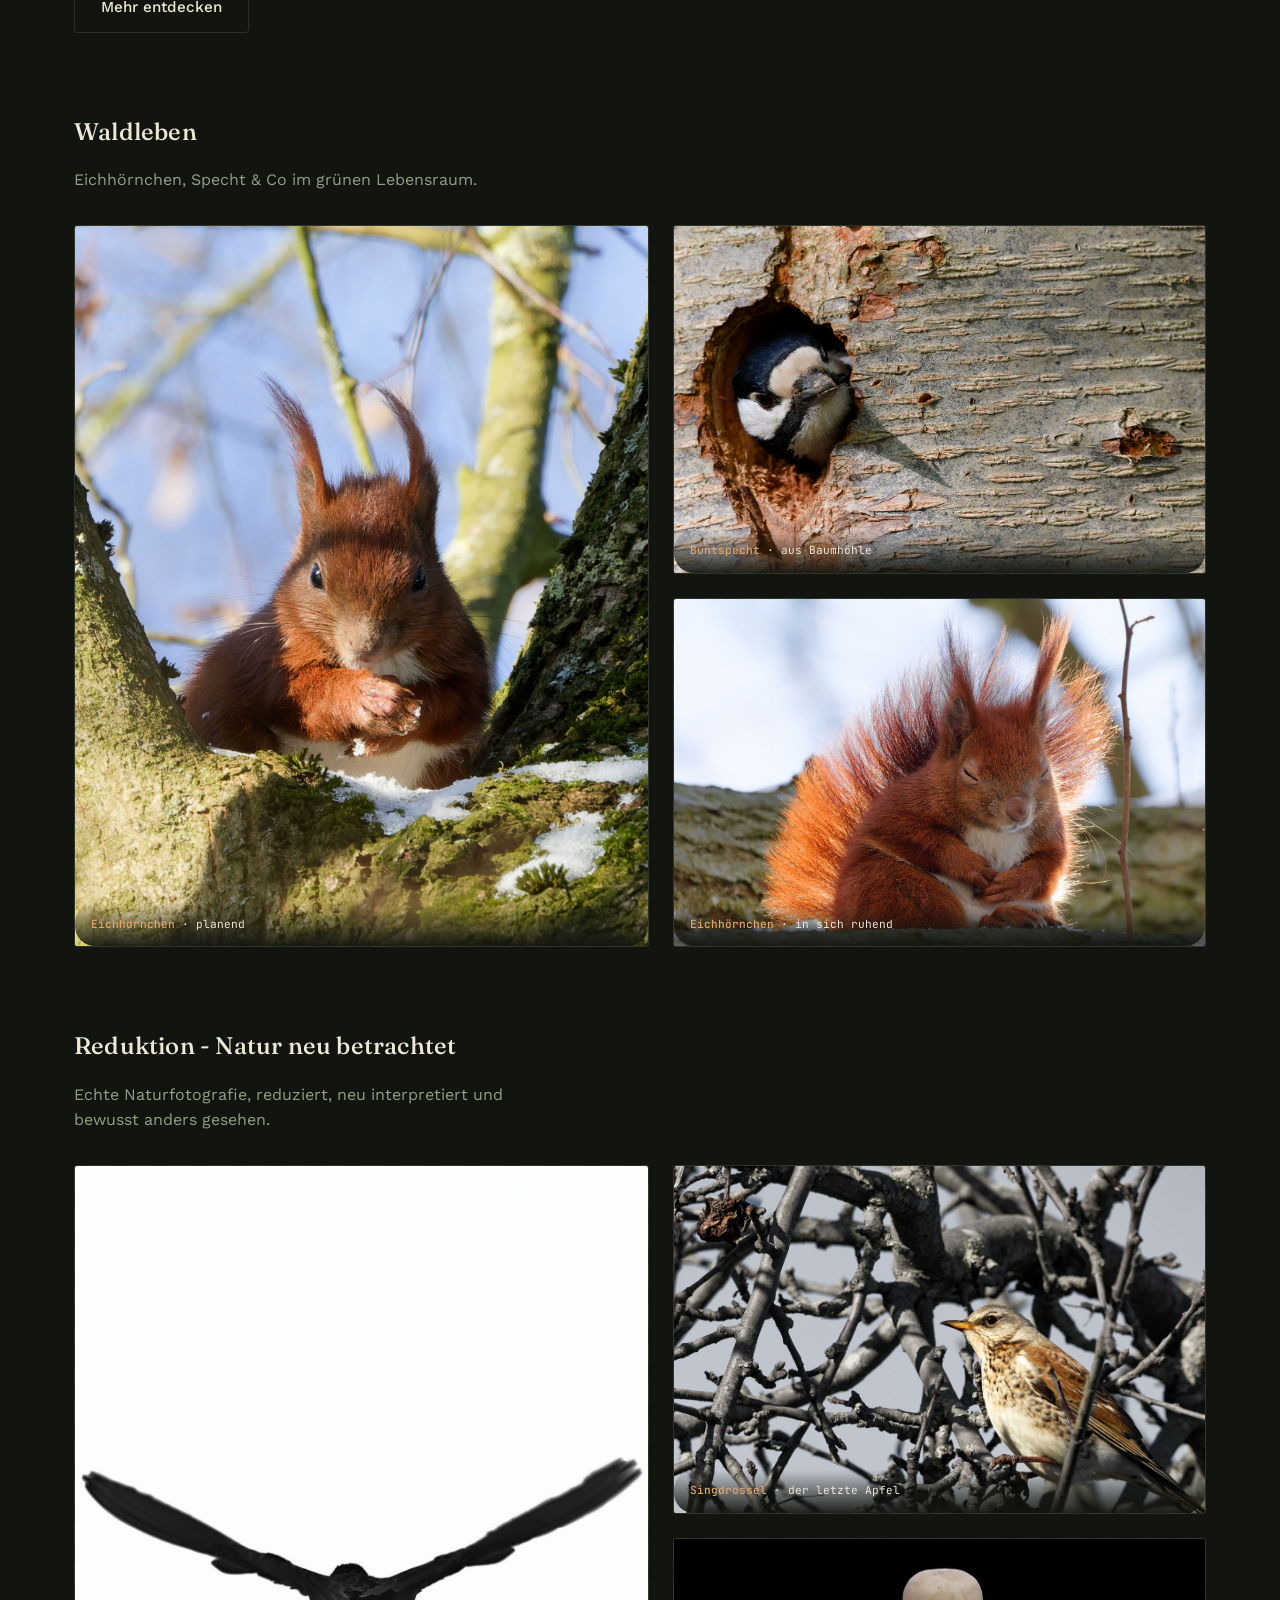
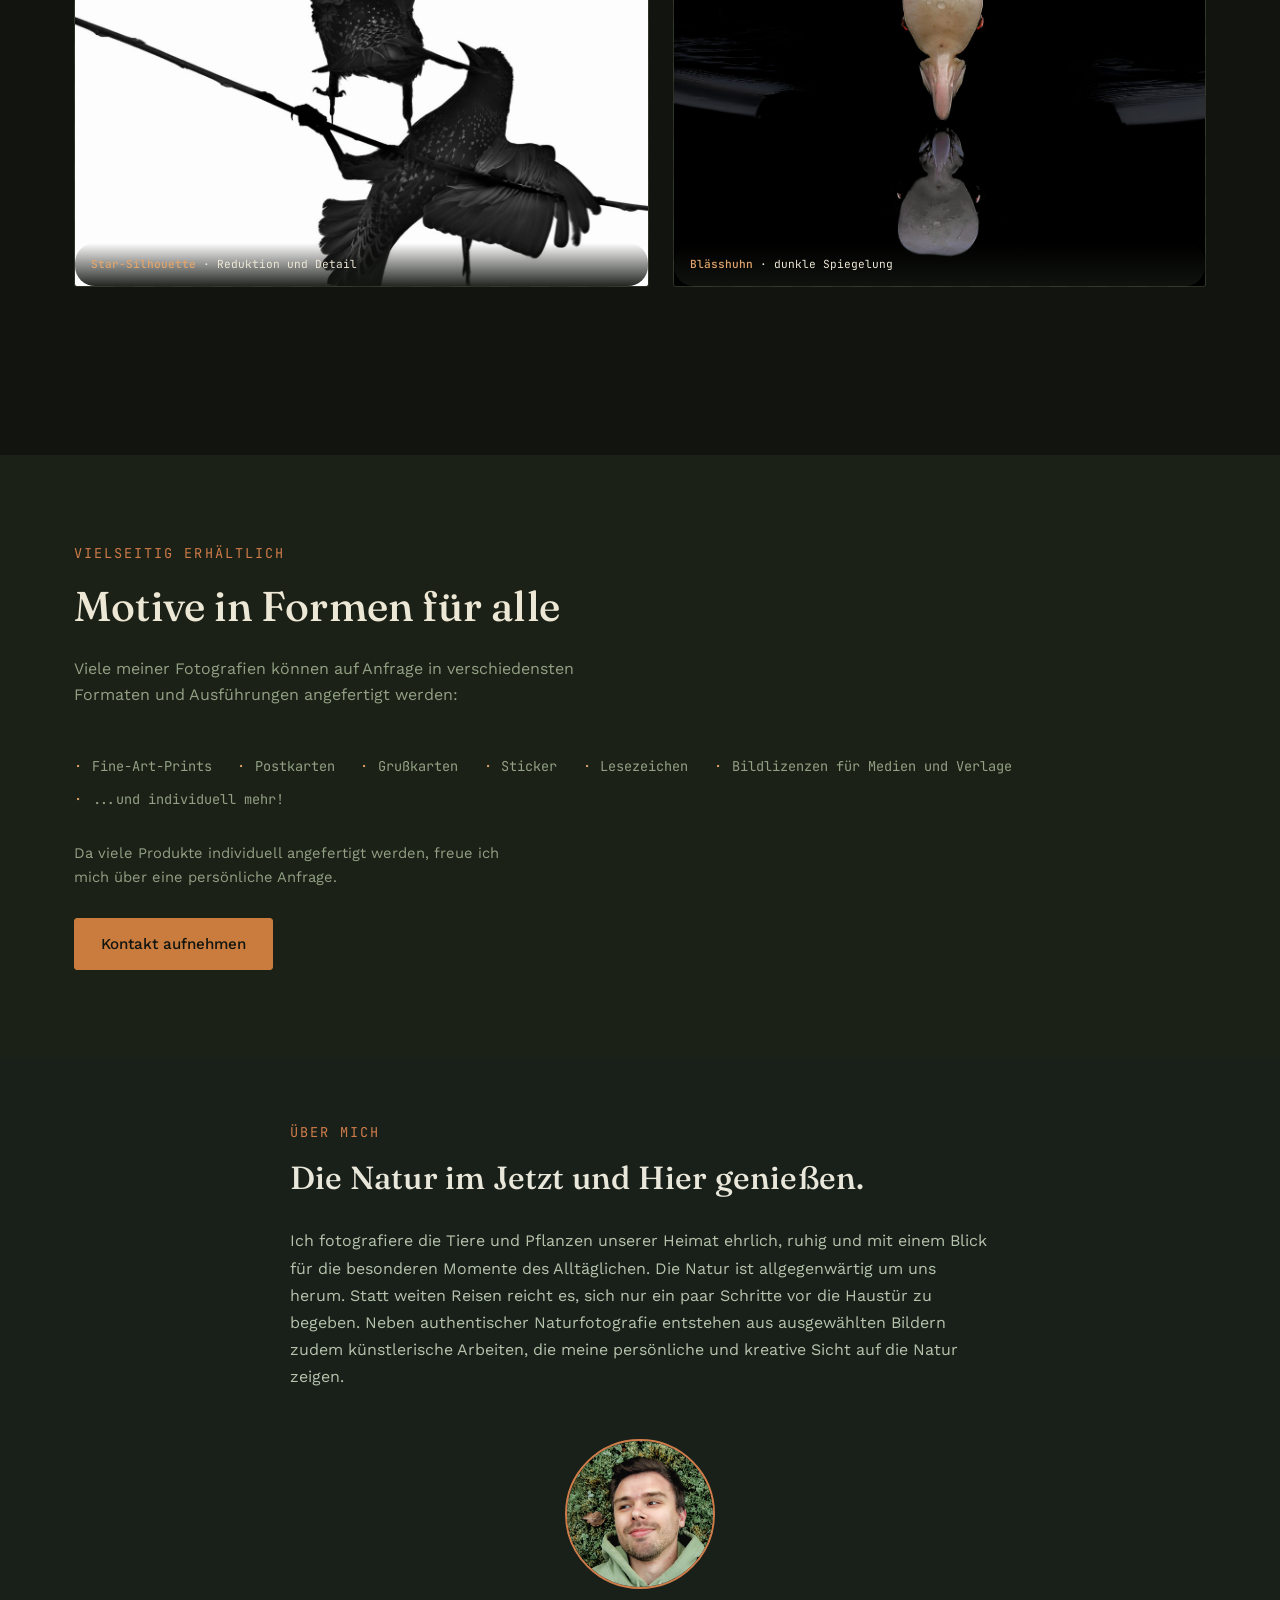
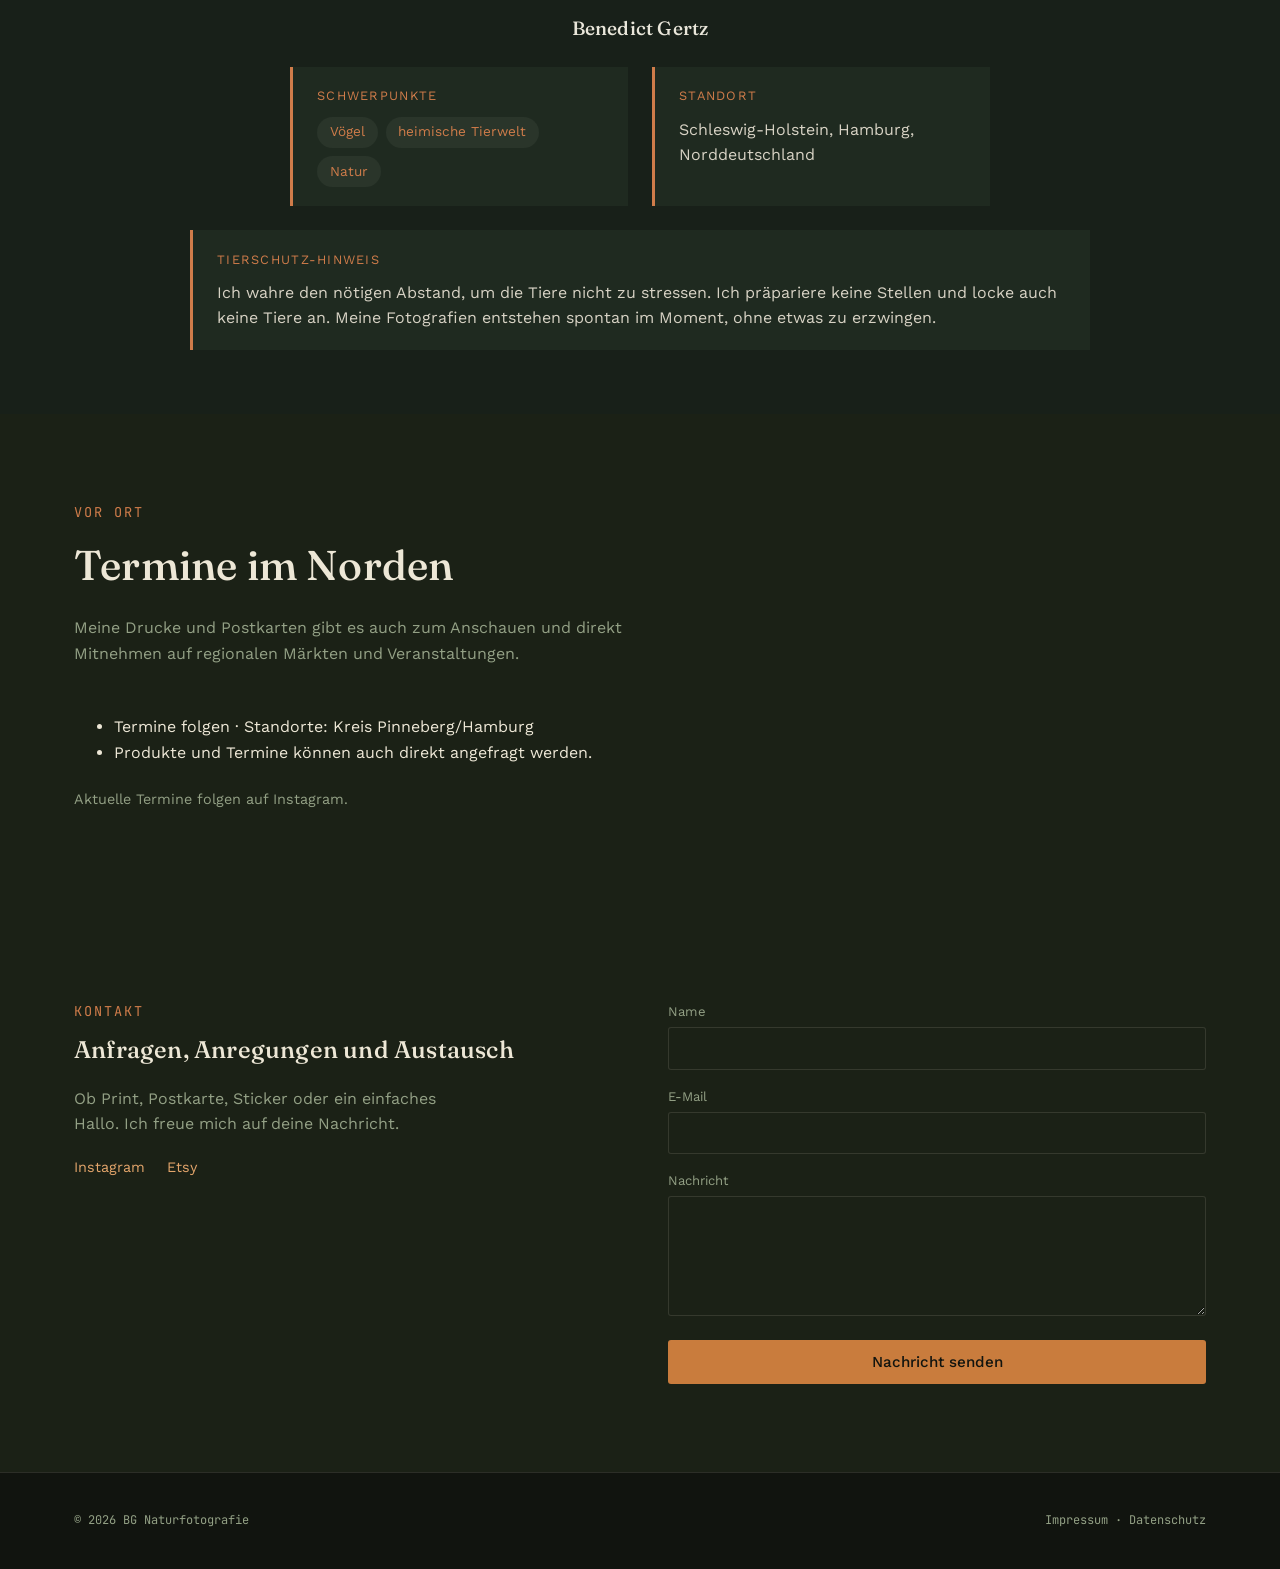
==== commit e948ca63: "Add files via upload" ====
--- a/index.html
+++ b/index.html
@@ -19,6 +19,13 @@
 
 <link rel="stylesheet" href="styles.css">
 </head>
+<script>
+  document.addEventListener('contextmenu', function(e) {
+    if (e.target.tagName === 'IMG') {
+      e.preventDefault();
+    }
+  });
+</script>
 <body>
 
 <!-- ============ NAVIGATION ============ -->
@@ -70,7 +77,7 @@
       <a href="#silhouetten">→ Silhouetten und Reduktion</a>
     </div>
 
-    <!-- ---- Kategorie: Eichhörnchen ---- -->
+    <!-- ---- Kategorie: Teichleben ---- -->
     <div class="cat-block" id="teichleben">
       <h3>Teichleben</h3>
       <p class="cat-desc">Schwimmend, putzend, schlafend - das Leben am kühlen Gewässer nebenan.</p>
@@ -84,47 +91,61 @@
       </div>
     </div>
 
-    <!-- ---- Kategorie: Gartenvögel ---- -->
+    <!-- ---- Kategorie: Gartenleben ---- -->
     <div class="cat-block" id="gartenleben">
       <h3>Gartenleben</h3>
       <p class="cat-desc">Rotkehlchen, Meisen, Gimpel &amp; Co. im Wechsel der Jahreszeiten.</p>
       <div class="grid">
-       <div class="card hero"><img src="bilder/teichleben-01.jpg" alt="Entenküken schaut frontal in die Kamera"><span class="tag"><b>Entenküken</b> · Nahaufnahme</span></div>
-       <div class="card side"><img src="bilder/teichleben-02.jpg" alt="Gänseküken schläft auf der Wiese"><span class="tag"><b>Gänseküken</b> · bei Gänseblümchen</span></div>
-       <div class="card side"><img src="bilder/teichleben-03.jpg" alt="Ente breitet die Flügel auf dem Wasser aus"><span class="tag"><b>Stockente</b> · Flügelzauber</span></div>
+       <div class="card hero"><img src="bilder/gartenleben-01.jpg" alt="Singdrossel singend im Tannengrün"><span class="tag"><b>Singdrossel</b> · grüner Gesang</span></div>
+       <div class="card side"><img src="bilder/gartenleben-02.jpg" alt="Dorngrasmücke singend im Geäst"><span class="tag"><b>Dorngrasmücke</b> · Frühlingsgezwitscher</span></div>
+       <div class="card side"><img src="bilder/gartenleben-03.jpg" alt="Kohlmeise zwischen grünen Zweigen im Baum"><span class="tag"><b>Kohlmeise</b> · frech versteckt</span></div>
       </div>
       <div class="cat-more">
         <a class="btn btn-outline" href="galerie-gartenleben.html">Mehr entdecken</a>
       </div>
     </div>
 
-    <!-- ---- Kategorie: Wasservögel ---- -->
+    <!-- ---- Kategorie: Waldleben ---- -->
     <div class="cat-block" id="waldleben">
       <h3>Waldleben</h3>
       <p class="cat-desc">Eichhörnchen, Specht & Co im grünen Lebensraum.</p>
       <div class="grid">
-       <div class="card hero"><img src="bilder/teichleben-01.jpg" alt="Entenküken schaut frontal in die Kamera"><span class="tag"><b>Entenküken</b> · Nahaufnahme</span></div>
-       <div class="card side"><img src="bilder/teichleben-02.jpg" alt="Gänseküken schläft auf der Wiese"><span class="tag"><b>Gänseküken</b> · bei Gänseblümchen</span></div>
-       <div class="card side"><img src="bilder/teichleben-03.jpg" alt="Ente breitet die Flügel auf dem Wasser aus"><span class="tag"><b>Stockente</b> · Flügelzauber</span></div>
+       <div class="card hero"><img src="bilder/waldleben-01.jpg" alt="Eichhörnchen schaut frontal in die Kamera"><span class="tag"><b>Eichhörnchen</b> · planend</span></div>
+       <div class="card side"><img src="bilder/waldleben-02.jpg" alt="Buntspecht schaut aus einer Baumhöhle"><span class="tag"><b>Buntspecht</b> · aus Baumhöhle</span></div>
+       <div class="card side"><img src="bilder/waldleben-03.jpg" alt="Eichhörnchen, sitzend und schlafend auf Ast"><span class="tag"><b>Eichhörnchen</b> · in sich ruhend</span></div>
+      </div>
+      <!--<div class="cat-more">
+        <a class="btn btn-outline" href="galerie-waldleben.html">Mehr entdecken</a>
+      </div>-->
+    </div>
+
+        <!-- ---- Kategorie: Pflanzenwelt ---- -->
+    <!--<div class="cat-block" id="pflanzenwelt">
+      <h3>Pflanzenwelt</h3>
+      <p class="cat-desc">Blüten, Bläätter und Bäume. Die farbenfrohe Natur um uns herum.</p>
+      <div class="grid">
+       <div class="card hero"><img src="bilder/pflanzenwelt-01.jpg" alt=""><span class="tag"><b>Eichhörnchen</b> · planend</span></div>
+       <div class="card side"><img src="bilder/pflanzenwelt-02.jpg" alt=""><span class="tag"><b>Buntspecht</b> · aus Baumhöhle</span></div>
+       <div class="card side"><img src="bilder/pflanzenwelt-03.jpg" alt=""><span class="tag"><b>Eichhörnchen</b> · in sich ruhend</span></div>
       </div>
       <div class="cat-more">
-        <a class="btn btn-outline" href="galerie-waldleben.html">Mehr entdecken</a>
-      </div>
-    </div>
-
-    <!-- ---- Kategorie: Winterstimmungen ---- -->
-    <div class="cat-block" id="silhouetten">
-      <h3>Silhouetten und Reduktion</h3>
-      <p class="cat-desc">Kunstvolle Auseinandersetzung mit echter Fotografie - Interpretationen aus der Natur. </p>
-      <div class="grid">
-       <div class="card hero"><img src="bilder/teichleben-01.jpg" alt="Entenküken schaut frontal in die Kamera"><span class="tag"><b>Entenküken</b> · Nahaufnahme</span></div>
-       <div class="card side"><img src="bilder/teichleben-02.jpg" alt="Gänseküken schläft auf der Wiese"><span class="tag"><b>Gänseküken</b> · bei Gänseblümchen</span></div>
-       <div class="card side"><img src="bilder/teichleben-03.jpg" alt="Ente breitet die Flügel auf dem Wasser aus"><span class="tag"><b>Stockente</b> · Flügelzauber</span></div>
-      </div>
-      <div class="cat-more">
-        <a class="btn btn-outline" href="galerie-silhouetten.html">Mehr entdecken</a>
-      </div>
-    </div>
+        <a class="btn btn-outline" href="galerie-pflanzenwelt.html">Mehr entdecken</a>
+      </div>
+    </div>-->
+
+    <!-- ---- Kategorie: Silhouetten und Reduktion ---- -->
+    <div class="cat-block" id="reduktion">
+      <h3>Reduktion - Natur neu betrachtet</h3>
+      <p class="cat-desc">Echte Naturfotografie, reduziert, neu interpretiert und bewusst anders gesehen. </p>
+      <div class="grid">
+       <div class="card hero"><img src="bilder/reduktion-01.jpg" alt="Silhouette zweier Stare auf einem Ast. Schwarz vor grauem Hintergrund"><span class="tag"><b>Star-Silhouette</b> · Reduktion und Detail</span></div>
+       <div class="card side"><img src="bilder/reduktion-02.jpg" alt="farbenfrohe Singdrossel auf ausgegrauten Ästen"><span class="tag"><b>Singdrossel</b> · der letzte Apfel</span></div>
+       <div class="card side"><img src="bilder/reduktion-03.jpg" alt="Blässhuhn auf dunklem Wasser mit Spiegelung"><span class="tag"><b>Blässhuhn</b> · dunkle Spiegelung</span></div>
+      </div>
+      <!--<div class="cat-more">
+        <a class="btn btn-outline" href="galerie-reduktion.html">Mehr entdecken</a>
+      </div>
+    </div>-->
 
   </div>
 </section>
@@ -133,8 +154,9 @@
 <section id="erhaeltlich-als" style="background:var(--bg-panel);">
   <div class="wrap">
     <div class="sec-head">
-      <h2>Interesse an einem Motiv?</h2>
-      <p>Viele meiner Fotografien können auf Anfrage in verschiedenen Formaten angefertigt werden.</p>
+      <span class="eyebrow">Vielseitig erhältlich</span>
+      <h2>Motive in Formen für alle</h2>
+      <p>Viele meiner Fotografien können auf Anfrage in verschiedensten Formaten und Ausführungen angefertigt werden:</p>
     </div>
     <ul class="avail-list">
       <li>Fine-Art-Prints</li>
@@ -143,6 +165,7 @@
       <li>Sticker</li>
       <li>Lesezeichen</li>
       <li>Bildlizenzen für Medien und Verlage</li>
+      <li>...und individuell mehr!</li>
     </ul>
     <p class="avail-note">Da viele Produkte individuell angefertigt werden, freue ich mich über eine persönliche Anfrage.</p>
     <a class="btn btn-fill" href="#kontakt">Kontakt aufnehmen</a>
@@ -150,27 +173,42 @@
 </section>
 
 <!-- ============ ÜBER MICH ============ -->
-<section id="ueber-mich" style="background:var(--bg-panel);">
-  <div class="wrap">
-    <div class="about-grid">
-      <div class="about-photo">
-        <!-- ERSETZEN: dein Porträtfoto, z.B. <img src="bilder/portraet.jpg" alt="Porträt des Fotografen mit Kamera im Wald"> -->
-        <svg class="icon" viewBox="0 0 24 24" fill="none" stroke="currentColor" stroke-width="1.4"><circle cx="12" cy="8" r="3.4"/><path d="M5 20c1-3.6 4-5.6 7-5.6s6 2 7 5.6"/></svg>
-      </div>
-      <div>
-        <span class="eyebrow">Über mich</span>
-        <h2>Die Natur im Jetzt und Hier genießen.</h2>
-        <p style="color:var(--text-muted); max-width:52ch;">
-          Ich fotografiere die Tiere und Pflanzen unserer Heimat ehrlich, ruhig und mit einem Blick für die besonderen Momente des Alltäglichen. Die Natur ist allgegenwärtig um uns herum. Statt weiten Reisen reicht es, sich nur ein paar Schritte vor die Haustür zu begeben.
-          Neben authentischer Naturfotografie entstehen aus ausgewählten Bildern zudem auch künstlerische Arbeiten, die meine persönliche und kreative Sicht auf die Natur zeigen.
-        </p>
-        <ul class="gear-list">
-         <li><span>Fotograf</span><span>Benedict Gertz</span></li>
-          <li><span>Schwerpunkte</span><span>Vögel, heimische Tierwelt, Natur</span></li>
-          <li><span>Standort</span><span>Schleswig-Holstein, Hamburg, Norddeutschland</span></li>
-          <li><span>Tierschutz-Hinweis</span><span>Ich wahre den nötigen Abstand, um die Tiere nicht zu stressen. Ich präperiere keine Stellen und locke auch keine Tiere an. Meine Fotografien entstehen spontan im Moment, ohne etwas zu erzwingen.</span></li>
-        </ul>
-      </div>
+<section class="about">
+  <div class="about-intro">
+    <span class="eyebrow">Über mich</span>
+    <h2>Die Natur im Jetzt und Hier genießen.</h2>
+    <p>Ich fotografiere die Tiere und Pflanzen unserer Heimat ehrlich, ruhig und mit
+      einem Blick für die besonderen Momente des Alltäglichen. Die Natur ist
+      allgegenwärtig um uns herum. Statt weiten Reisen reicht es, sich nur ein paar
+      Schritte vor die Haustür zu begeben. Neben authentischer Naturfotografie
+      entstehen aus ausgewählten Bildern zudem künstlerische Arbeiten, die meine
+      persönliche und kreative Sicht auf die Natur zeigen.</p>
+  </div>
+
+  <div class="about-pyramid">
+    <img src="bilder/profile.jpg" alt="Benedict Gertz" class="profile-img">
+    <h3 class="profile-name">Benedict Gertz</h3>
+
+    <div class="info-row">
+      <div class="info-card">
+        <span class="info-label">Schwerpunkte</span>
+        <div class="tags">
+          <span class="tag">Vögel</span>
+          <span class="tag">heimische Tierwelt</span>
+          <span class="tag">Natur</span>
+        </div>
+      </div>
+      <div class="info-card">
+        <span class="info-label">Standort</span>
+        <p class="info-value">Schleswig-Holstein, Hamburg, Norddeutschland</p>
+      </div>
+    </div>
+
+    <div class="info-card info-card--wide">
+      <span class="info-label">Tierschutz-Hinweis</span>
+      <p class="info-value">Ich wahre den nötigen Abstand, um die Tiere nicht zu
+        stressen. Ich präpariere keine Stellen und locke auch keine Tiere an.
+        Meine Fotografien entstehen spontan im Moment, ohne etwas zu erzwingen.</p>
     </div>
   </div>
 </section>
@@ -180,13 +218,13 @@
   <div class="wrap">
     <div class="sec-head">
       <span class="eyebrow">Vor Ort</span>
-      <h2>Wo du mich triffst</h2>
+      <h2>Termine im Norden</h2>
       <p>Meine Drucke und Postkarten gibt es auch zum Anschauen und direkt Mitnehmen auf regionalen Märkten und Veranstaltungen.</p>
     </div>
     <ul class="gear-list" style="max-width:560px;">
       <!-- ERSETZEN: trage hier deine tatsächlichen Termine ein, älteste/zukünftigste oben. Block kopieren für weitere Termine. -->
-      <li><span> Termine folgen · Standorte: Kreis Pinneberg</span><span></span></li>
-      <li><span> Produkte und Termien können auch direkt angefragt werden.</span><span></span></li>
+      <li><span> Termine folgen · Standorte: Kreis Pinneberg/Hamburg</span><span></span></li>
+      <li><span> Produkte und Termine können auch direkt angefragt werden.</span><span></span></li>
 
     </ul>
     <p style="color:var(--text-muted); font-size:.9rem; margin-top:1.4rem;">Aktuelle Termine folgen auf Instagram.</p>
@@ -199,8 +237,8 @@
     <div class="contact-grid">
       <div>
         <span class="eyebrow">Kontakt</span>
-        <h2>Schreib mir.</h2>
-        <p style="color:var(--text-muted); max-width:40ch;">Ob Print, Postkarte, Sticker oder einfach um Hallo zu sagen.
+        <h2>Anfragen, Anregungen und Austausch</h2>
+        <p style="color:var(--text-muted); max-width:40ch;">Ob Print, Postkarte, Sticker oder ein einfaches Hallo.
         Ich freue mich auf deine Nachricht.</p>
         <div class="socials">
           <a href="#https://www.instagram.com/skarvaan.fotografie/ target="_blank" rel="noopener">Instagram</a>
@@ -208,12 +246,6 @@
         </div>
       </div>
       <div>
-        <!--
-          WICHTIG: Diese Seite ist eine statische HTML-Datei ohne eigenen Server.
-          Damit das Formular wirklich E-Mails versendet, brauchst du einen kostenlosen
-          Formular-Dienst wie Formspree (https://formspree.io). Schritte in ANLEITUNG.md.
-          Trage unten deine eigene Formspree-Action-URL ein.
-        -->
         <form action="https://formspree.io/f/mzdldepl" method="POST">
           <div>
             <label for="name">Name</label>
--- a/styles.css
+++ b/styles.css
@@ -268,28 +268,224 @@
 }
 
   /* ============ ABOUT ============ */
-  .about-grid{
-    display:grid; grid-template-columns:0.9fr 1.1fr; gap:3.5rem;
-    align-items:start;
-  }
-  @media (max-width:780px){ .about-grid{grid-template-columns:1fr;} }
-  .about-photo{
-    aspect-ratio:3/4;
-    background:repeating-linear-gradient(135deg, var(--bg-panel) 0 14px, var(--bg-panel-2) 14px 28px);
-    border:1px solid var(--line); border-radius:var(--radius);
-    display:flex; align-items:center; justify-content:center;
-  }
-  .about-photo .icon{width:34px; opacity:.3;}
-  .gear-list{
-    margin:1.6rem 0 0; padding:0; list-style:none;
-    font-family:'JetBrains Mono', monospace; font-size:.85rem;
+ .about {
+  background: #182019;
+  color: #e9e6da;
+  padding: 4rem 2rem;
+}
+
+.about-intro {
+  max-width: 700px;
+  margin: 0 auto 3rem;
+}
+
+.eyebrow {
+  color: #cf7c4a;
+  letter-spacing: 0.15em;
+  font-size: 0.85rem;
+  text-transform: uppercase;
+}
+
+.about-intro h2 {
+  font-size: 2rem;
+  margin: 0.5rem 0 1.5rem;
+}
+
+.about-intro p {
+  color: #b7c2ad;
+  line-height: 1.7;
+}
+
+.about-pyramid {
+  display: flex;
+  flex-direction: column;
+  align-items: center;
+  gap: 1.5rem;
+}
+
+.profile-img {
+  width: 150px;
+  height: 150px;
+  border-radius: 50%;
+  object-fit: cover;
+  border: 2px solid #cf7c4a;
+}
+
+.profile-name {
+  font-size: 1.2rem;
+  margin: 0;
+}
+
+.info-row {
+  display: flex;
+  gap: 1.5rem;
+  width: 100%;
+  max-width: 700px;
+}
+
+.info-card {
+  flex: 1;
+  background: #1f2a20;
+  border-left: 3px solid #cf7c4a;
+  padding: 1.2rem 1.5rem;
+  text-align: left;
+}
+
+.info-card--wide {
+  width: 100%;
+  max-width: 900px;
+}
+
+.info-label {
+  display: block;
+  color: #cf7c4a;
+  text-transform: uppercase;
+  font-size: 0.8rem;
+  letter-spacing: 0.1em;
+  margin-bottom: 0.6rem;
+}
+
+.info-value {
+  color: #d7d2c4;
+  line-height: 1.6;
+  margin: 0;
+}
+
+.tags {
+  display: flex;
+  flex-wrap: wrap;
+  gap: 0.5rem;
+}
+
+.tag {
+  background: #2a352a;
+  color: #cf7c4a;
+  padding: 0.3rem 0.8rem;
+  border-radius: 20px;
+  font-size: 0.85rem;
+}
+
+@media (max-width: 600px) {
+  .info-row {
+    flex-direction: column;
+  }
+}
+
+  /* ============ MASONRY-GALERIE (Unterseiten) ============ */
+  /* Echtes Masonry über CSS-Spalten: behält Seitenverhältnis, kein Cropping */
+  .masonry{
+    column-count:4;
+    column-gap:8px;
+    margin-top:2rem;
+  }
+  .m-item{
+    margin:0 0 8px;
+    break-inside:avoid;
+    -webkit-column-break-inside:avoid;
+    position:relative;
+    border-radius:var(--radius);
+    overflow:hidden;
+    border:1px solid rgba(237,231,214,0.08);
+    background:var(--bg-panel);
+  }
+  .m-item img{
+    width:100%;
+    height:auto;
+    display:block;
+    cursor:zoom-in;
+    transition:opacity .2s ease;
+  }
+  .m-item img:hover{opacity:.9;}
+  .m-item figcaption{
+    padding:.75rem .9rem;
+    font-family:'JetBrains Mono', monospace;
+    font-size:.7rem;
+    letter-spacing:.02em;
     color:var(--text-muted);
   }
-  .gear-list li{
-    padding:.6rem 0; border-top:1px solid var(--line);
-    display:flex; justify-content:space-between; gap:1rem;
-  }
-  .gear-list li span:first-child{color:var(--text-light);}
+  .m-item figcaption b{color:var(--accent-soft); font-weight:500;}
+
+  @media (max-width:900px){
+    .masonry{column-count:3;}
+  }
+  @media (max-width:600px){
+    .masonry{column-count:2; column-gap:8px;}
+    .m-item{margin-bottom:8px;}
+  }
+
+  /* ============ LIGHTBOX ============ */
+  .lightbox{
+    position:fixed;
+    inset:0;
+    z-index:200;
+    display:none;
+    flex-direction:column;
+    align-items:center;
+    justify-content:center;
+    background:rgba(13,15,10,.93);
+    backdrop-filter:blur(8px);
+    padding:2rem;
+  }
+  .lightbox.is-open{display:flex;}
+  .lightbox figure{margin:0; display:flex; flex-direction:column; align-items:center;position:relative;}
+  .lightbox figure::after{
+  content:"BG Naturfotografie";
+  position:absolute;
+  right:1rem;
+  bottom:3.2rem;
+  z-index:5;
+  font-family:'JetBrains Mono', monospace;
+  font-size:.9rem;
+  letter-spacing:.14em;
+  text-transform:uppercase;
+  color:rgba(237,231,214,.58);
+  text-shadow:0 1px 4px rgba(0,0,0,.65);
+  pointer-events:none;
+}
+  .lightbox img{
+    max-width:90vw;
+    max-height:85vh;
+    width:auto;
+    height:auto;
+    border-radius:var(--radius);
+    box-shadow:0 25px 70px rgba(0,0,0,.55);
+  }
+  .lightbox figcaption{
+    margin-top:1rem;
+    font-family:'JetBrains Mono', monospace;
+    font-size:.78rem;
+    color:var(--text-muted);
+    text-align:center;
+  }
+  .lightbox figcaption b{color:var(--accent-soft); font-weight:500;}
+  .lightbox-close{
+    position:absolute;
+    top:1.4rem;
+    right:1.6rem;
+    width:42px;
+    height:42px;
+    border:1px solid var(--line);
+    border-radius:50%;
+    background:rgba(237,231,214,0.06);
+    color:var(--text-light);
+    font-size:1.6rem;
+    line-height:1;
+    font-family:'Work Sans', sans-serif;
+    cursor:pointer;
+    transition:border-color .2s, color .2s, background .2s;
+  }
+  .lightbox-close:hover{
+    border-color:var(--accent);
+    color:var(--accent-soft);
+    background:rgba(237,231,214,0.1);
+  }
+  @media (max-width:600px){
+  .lightbox figure::after{
+    right:.8rem;
+    bottom:3rem;
+    font-size:.58rem;
+  }
+}
 
   /* ============ GALERIE: "MEHR ENTDECKEN" ============ */
   .cat-more{margin-top:1.8rem;}
@@ -328,3 +524,10 @@
   footer .wrap{display:flex; justify-content:space-between; flex-wrap:wrap; gap:1rem;}
   footer a{color:var(--text-muted);}
   footer a:hover{color:var(--accent-soft);}
+
+
+
+  img{
+  -webkit-user-drag:none;
+  user-select:none;
+}
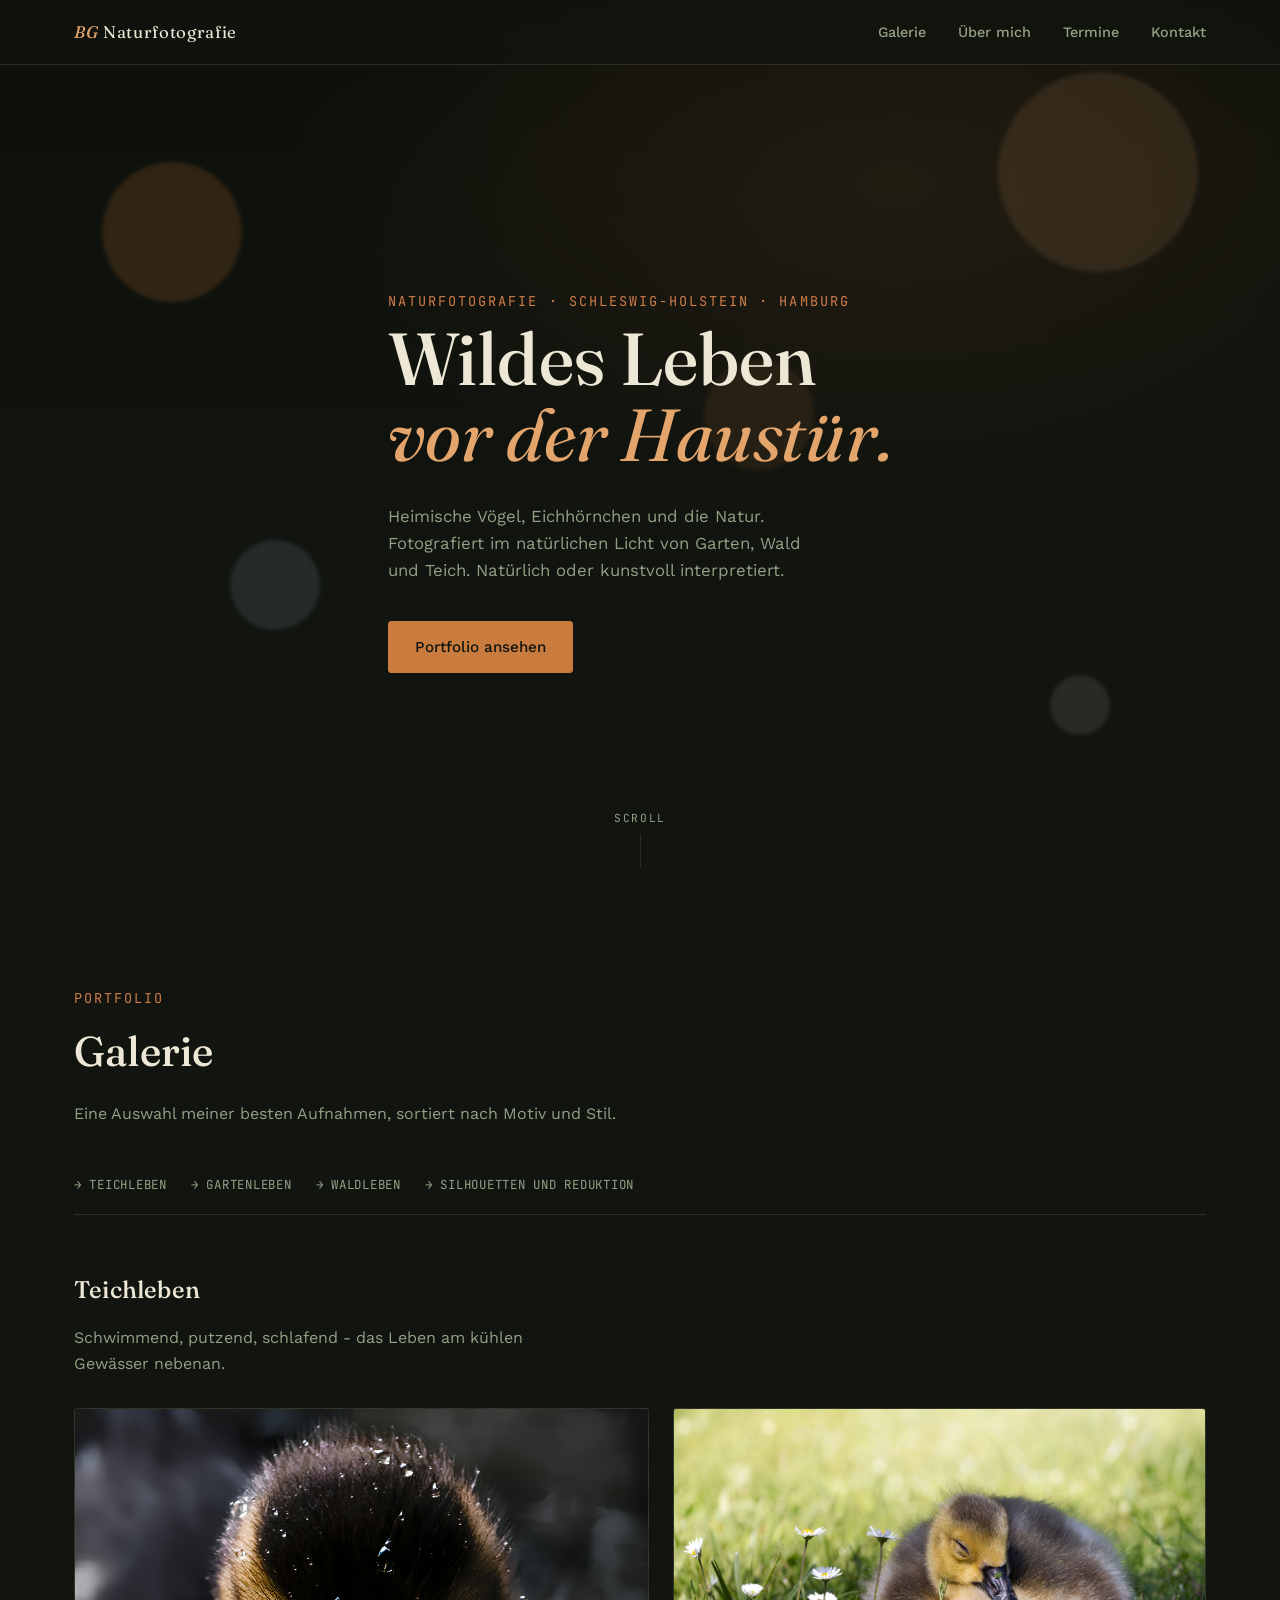
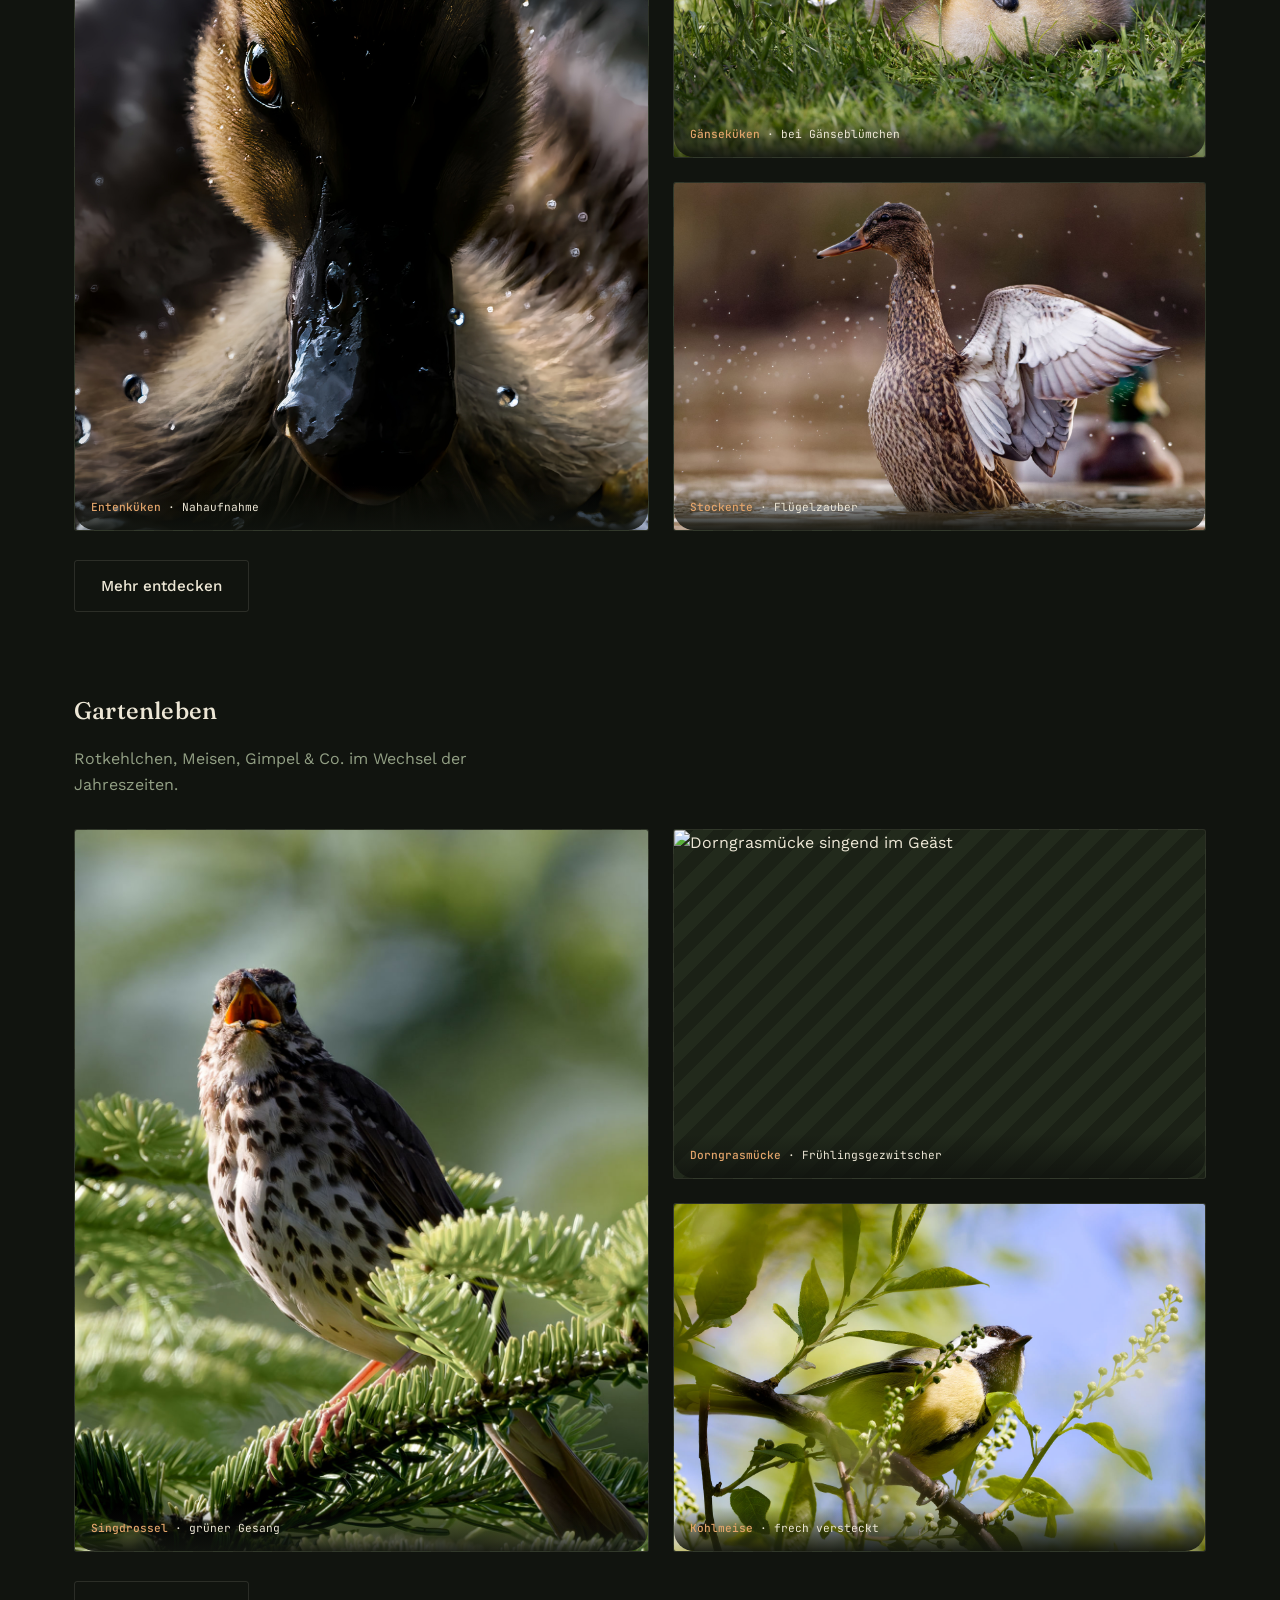
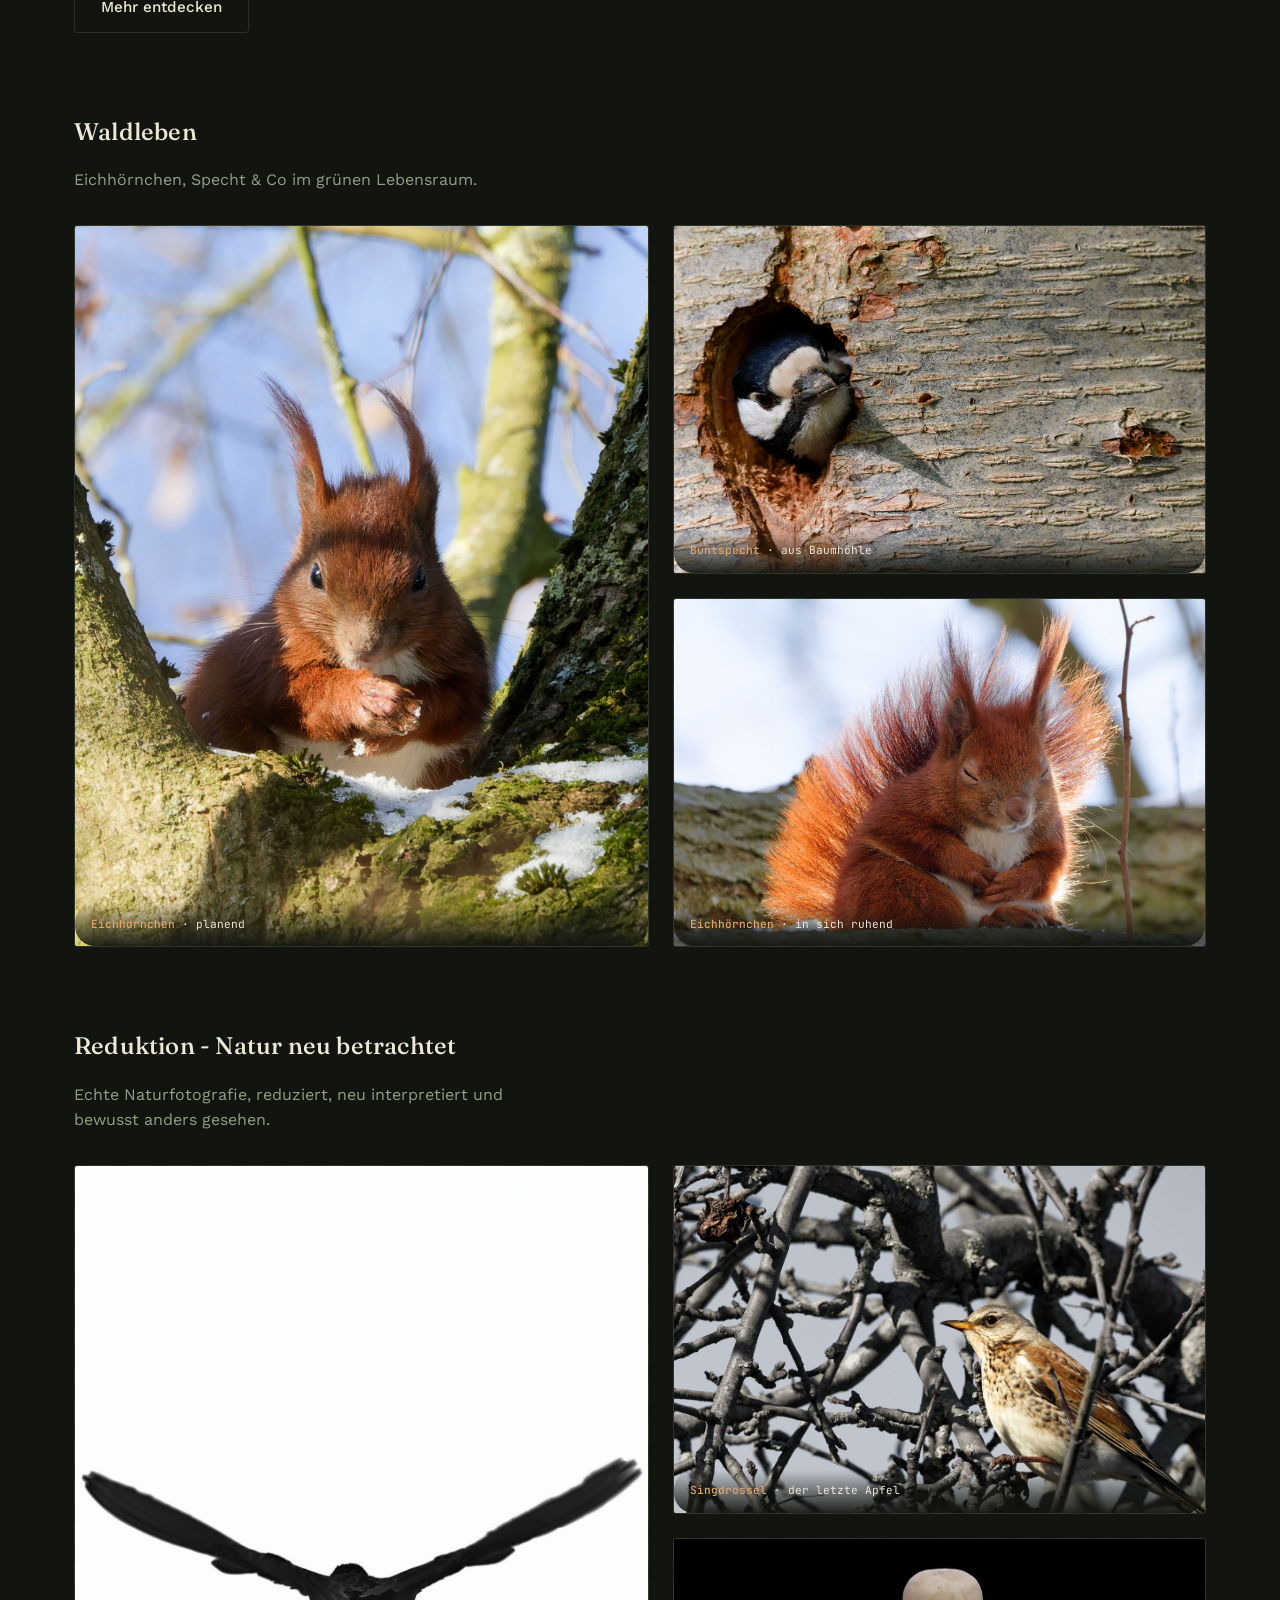
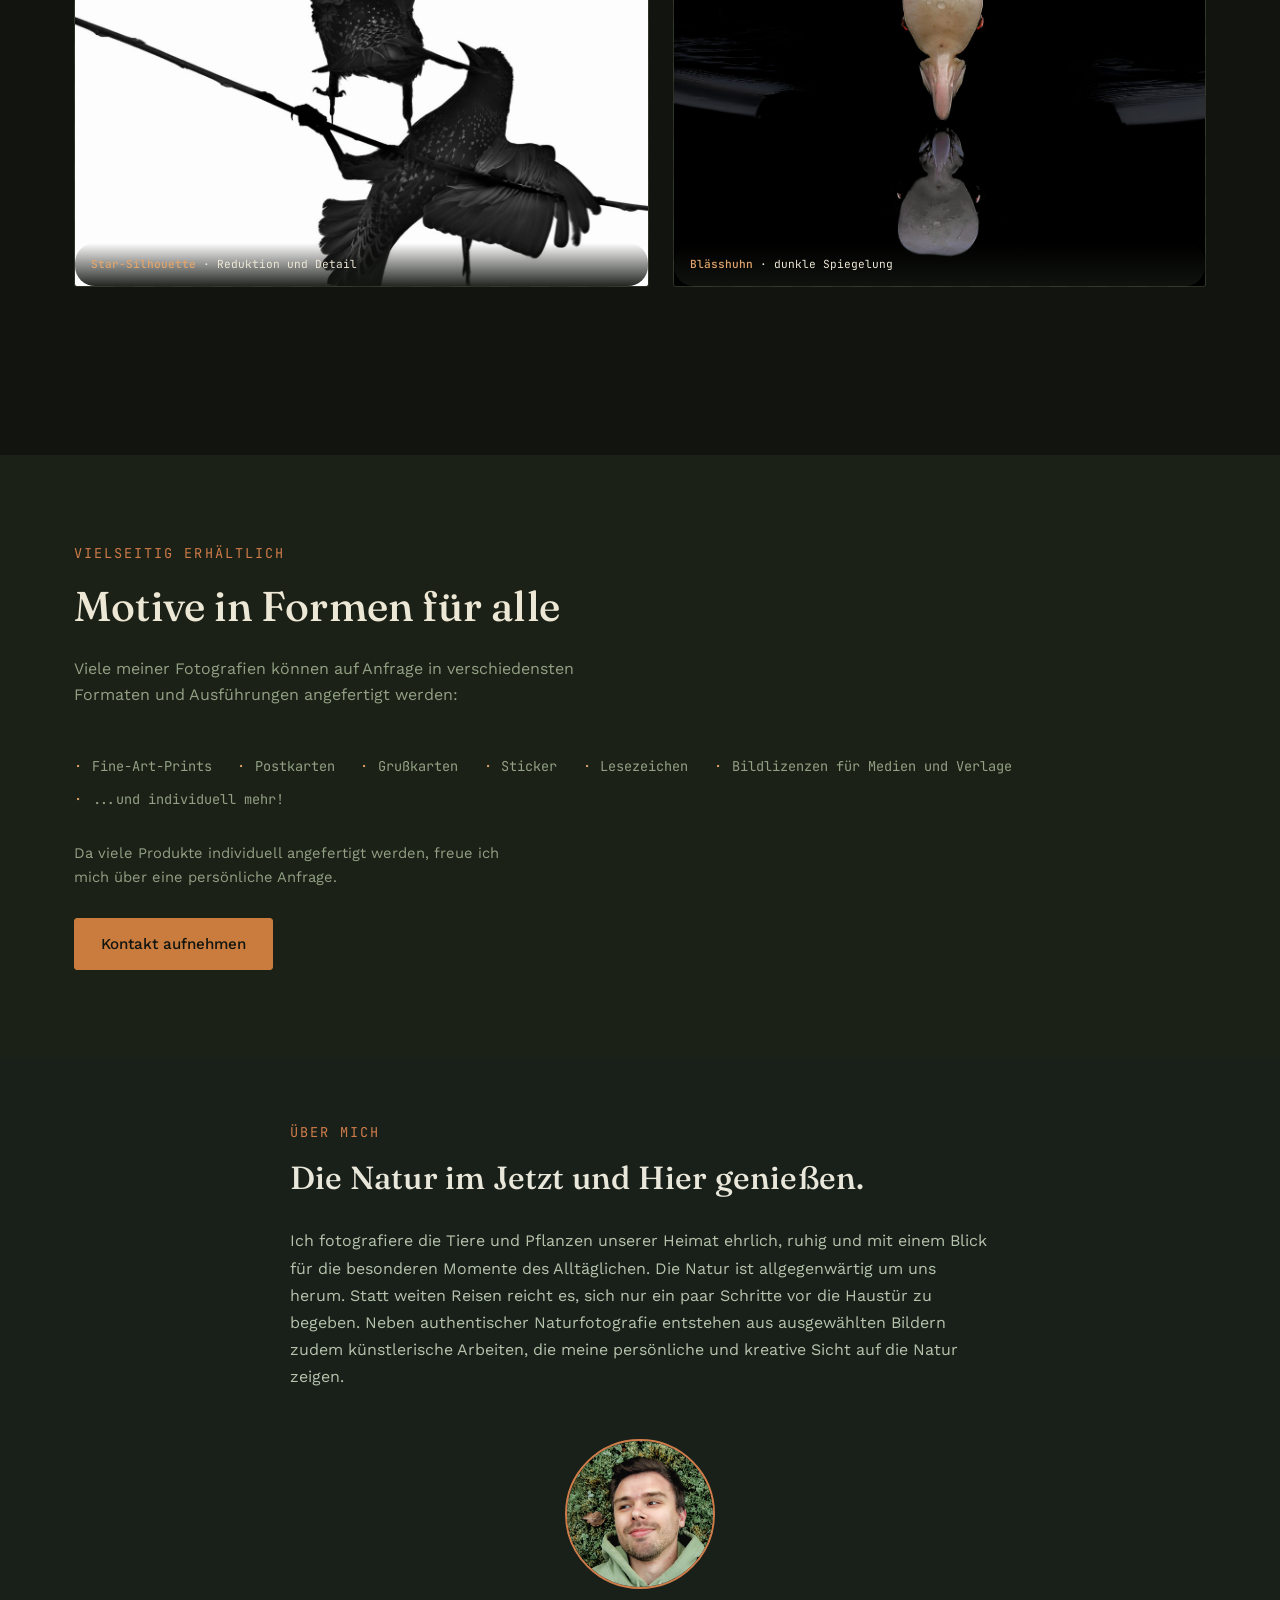
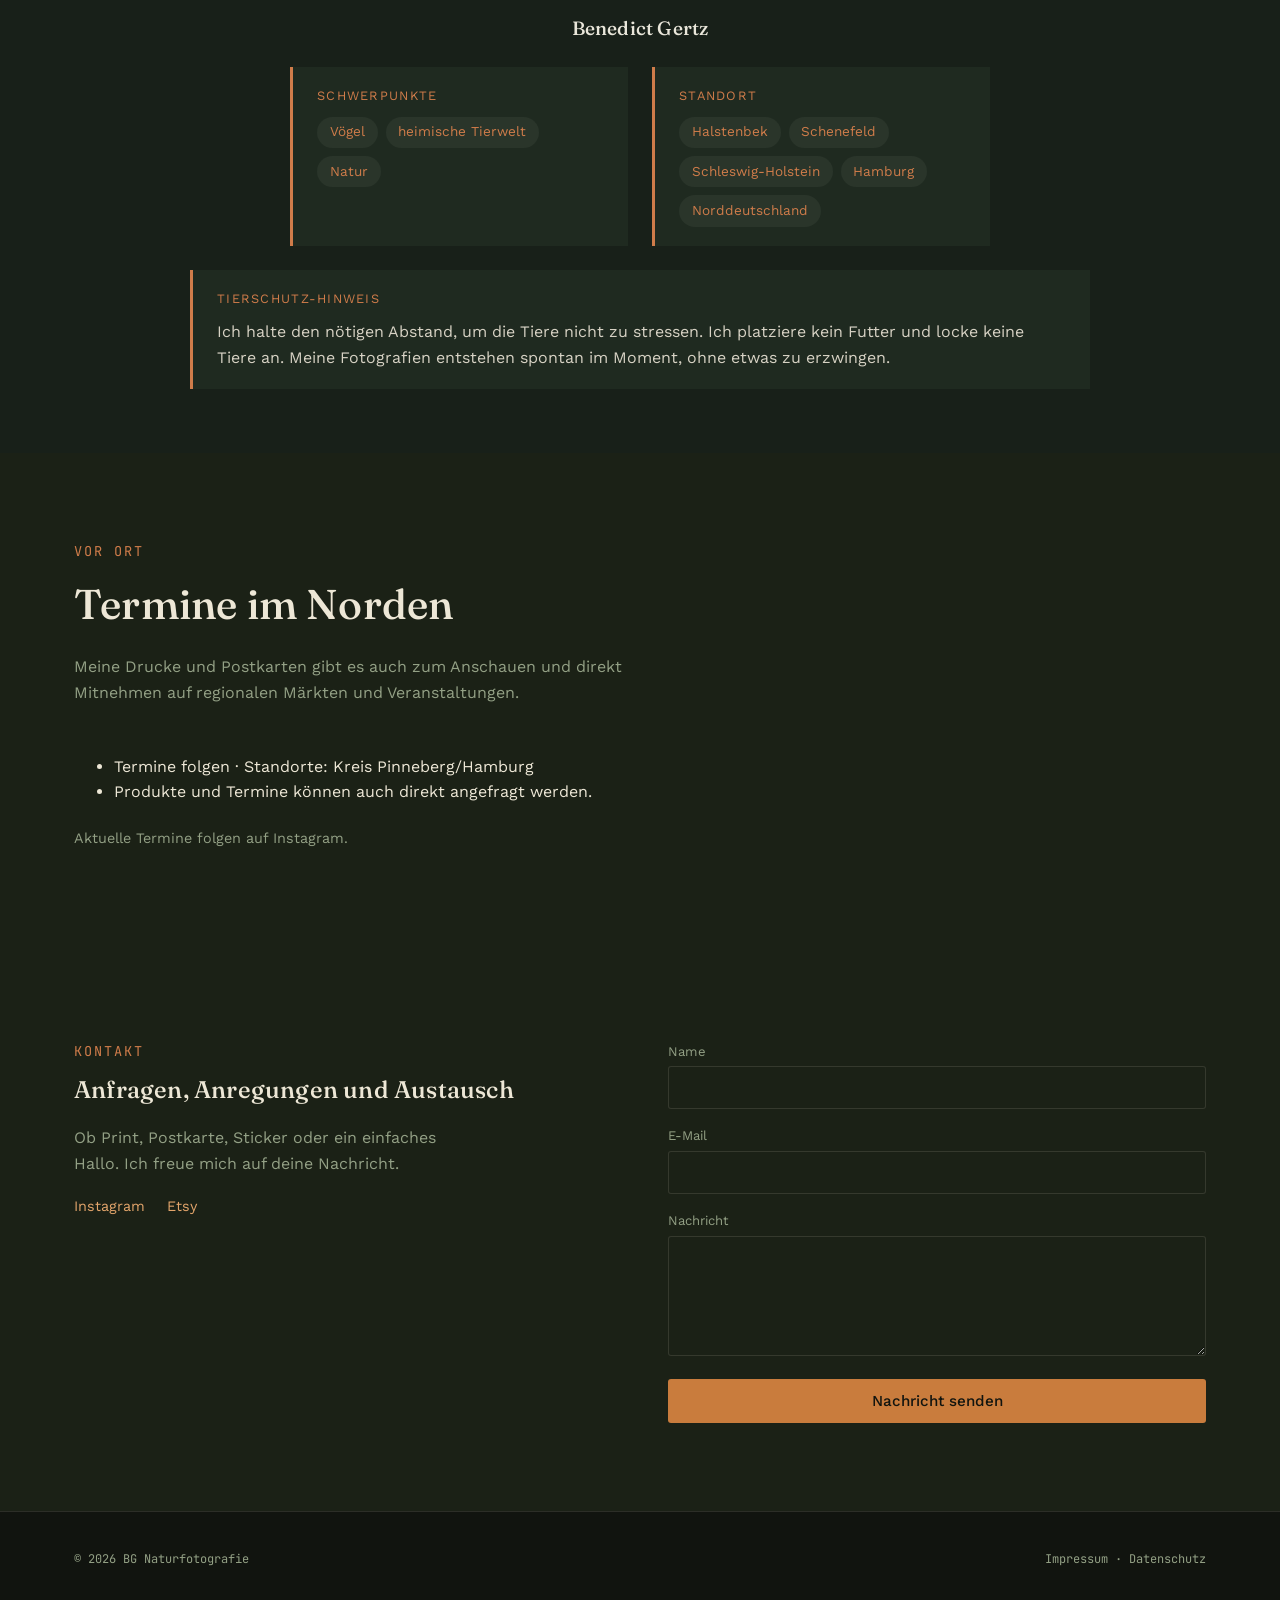
==== commit ed05417e: "Update index.html" ====
--- a/index.html
+++ b/index.html
@@ -200,14 +200,20 @@
       </div>
       <div class="info-card">
         <span class="info-label">Standort</span>
-        <p class="info-value">Schleswig-Holstein, Hamburg, Norddeutschland</p>
+         <div class="tags">
+          <span class="tag">Halstenbek</span>
+          <span class="tag">Schenefeld</span>
+          <span class="tag">Schleswig-Holstein</span>
+          <span class="tag">Hamburg</span>
+          <span class="tag">Norddeutschland</span>
+        </div>
       </div>
     </div>
 
     <div class="info-card info-card--wide">
       <span class="info-label">Tierschutz-Hinweis</span>
-      <p class="info-value">Ich wahre den nötigen Abstand, um die Tiere nicht zu
-        stressen. Ich präpariere keine Stellen und locke auch keine Tiere an.
+      <p class="info-value">Ich halte den nötigen Abstand, um die Tiere nicht zu
+        stressen. Ich platziere kein Futter und locke keine Tiere an.
         Meine Fotografien entstehen spontan im Moment, ohne etwas zu erzwingen.</p>
     </div>
   </div>
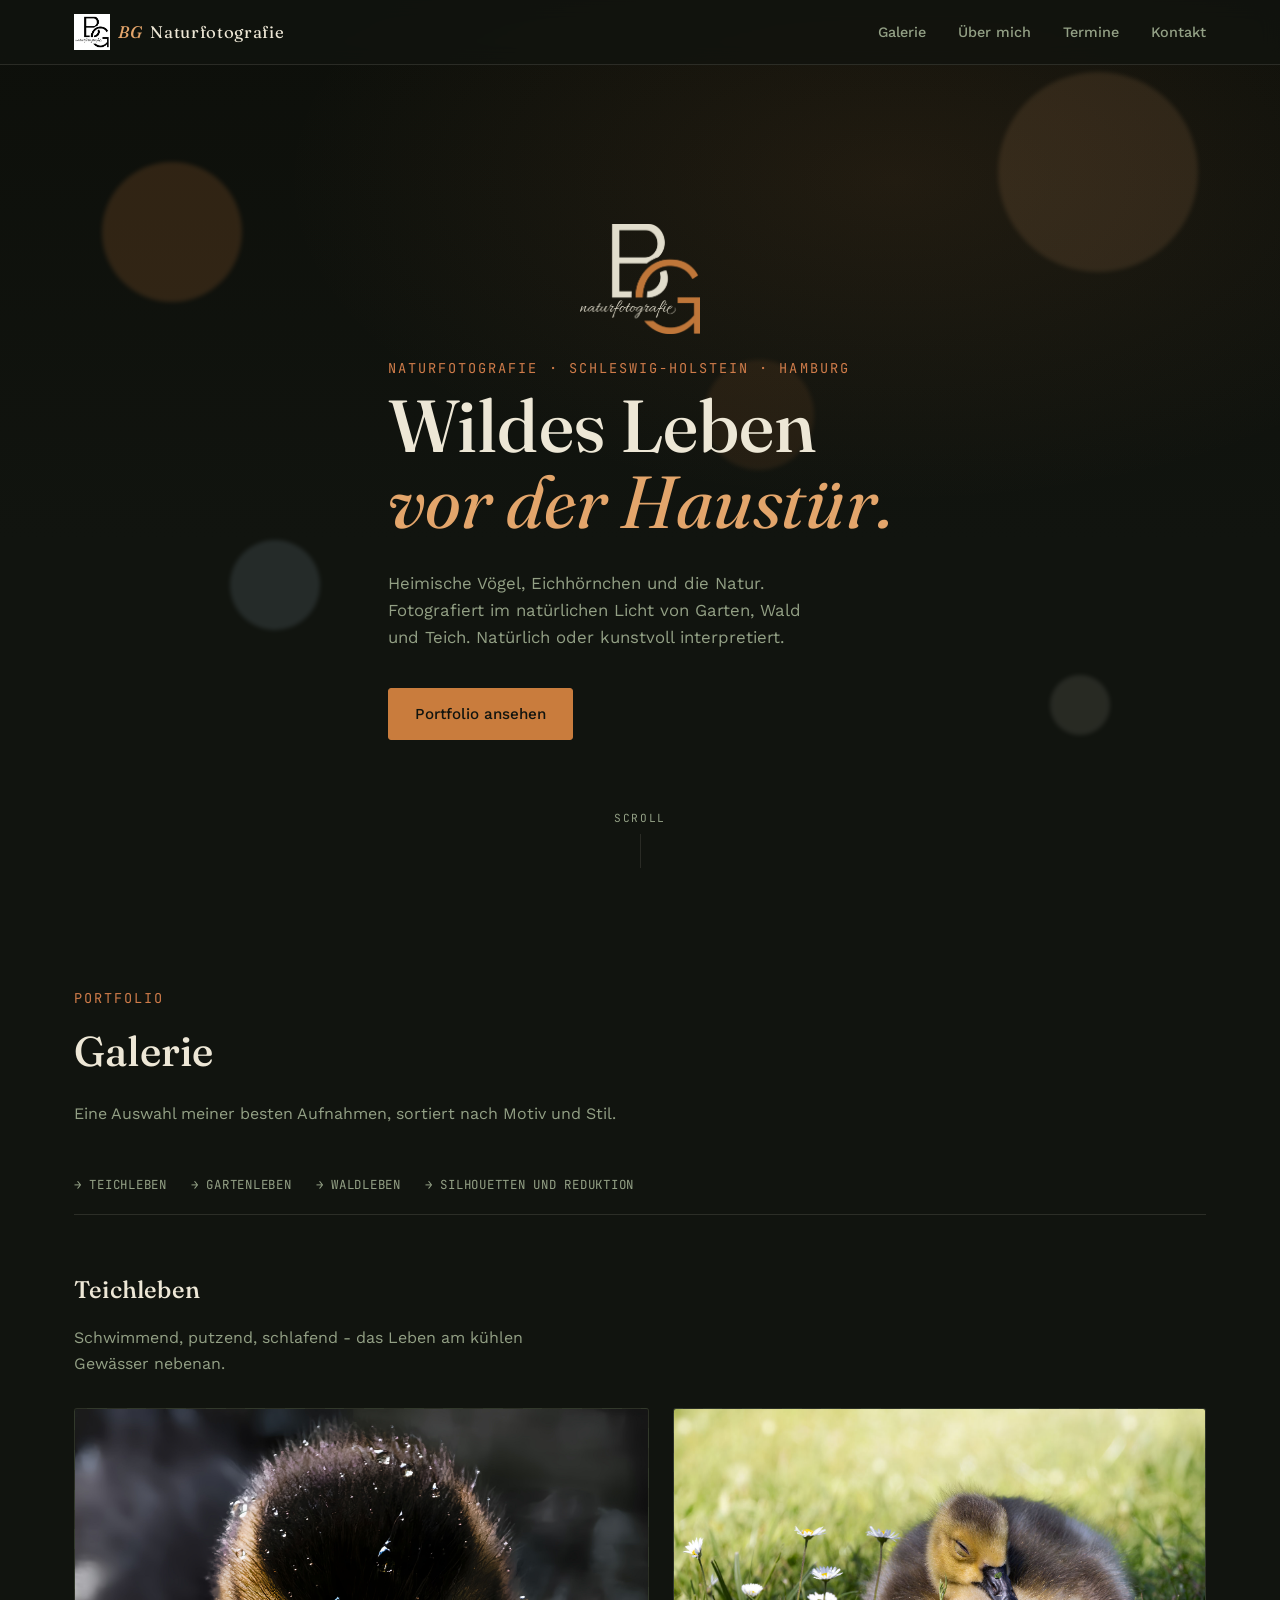
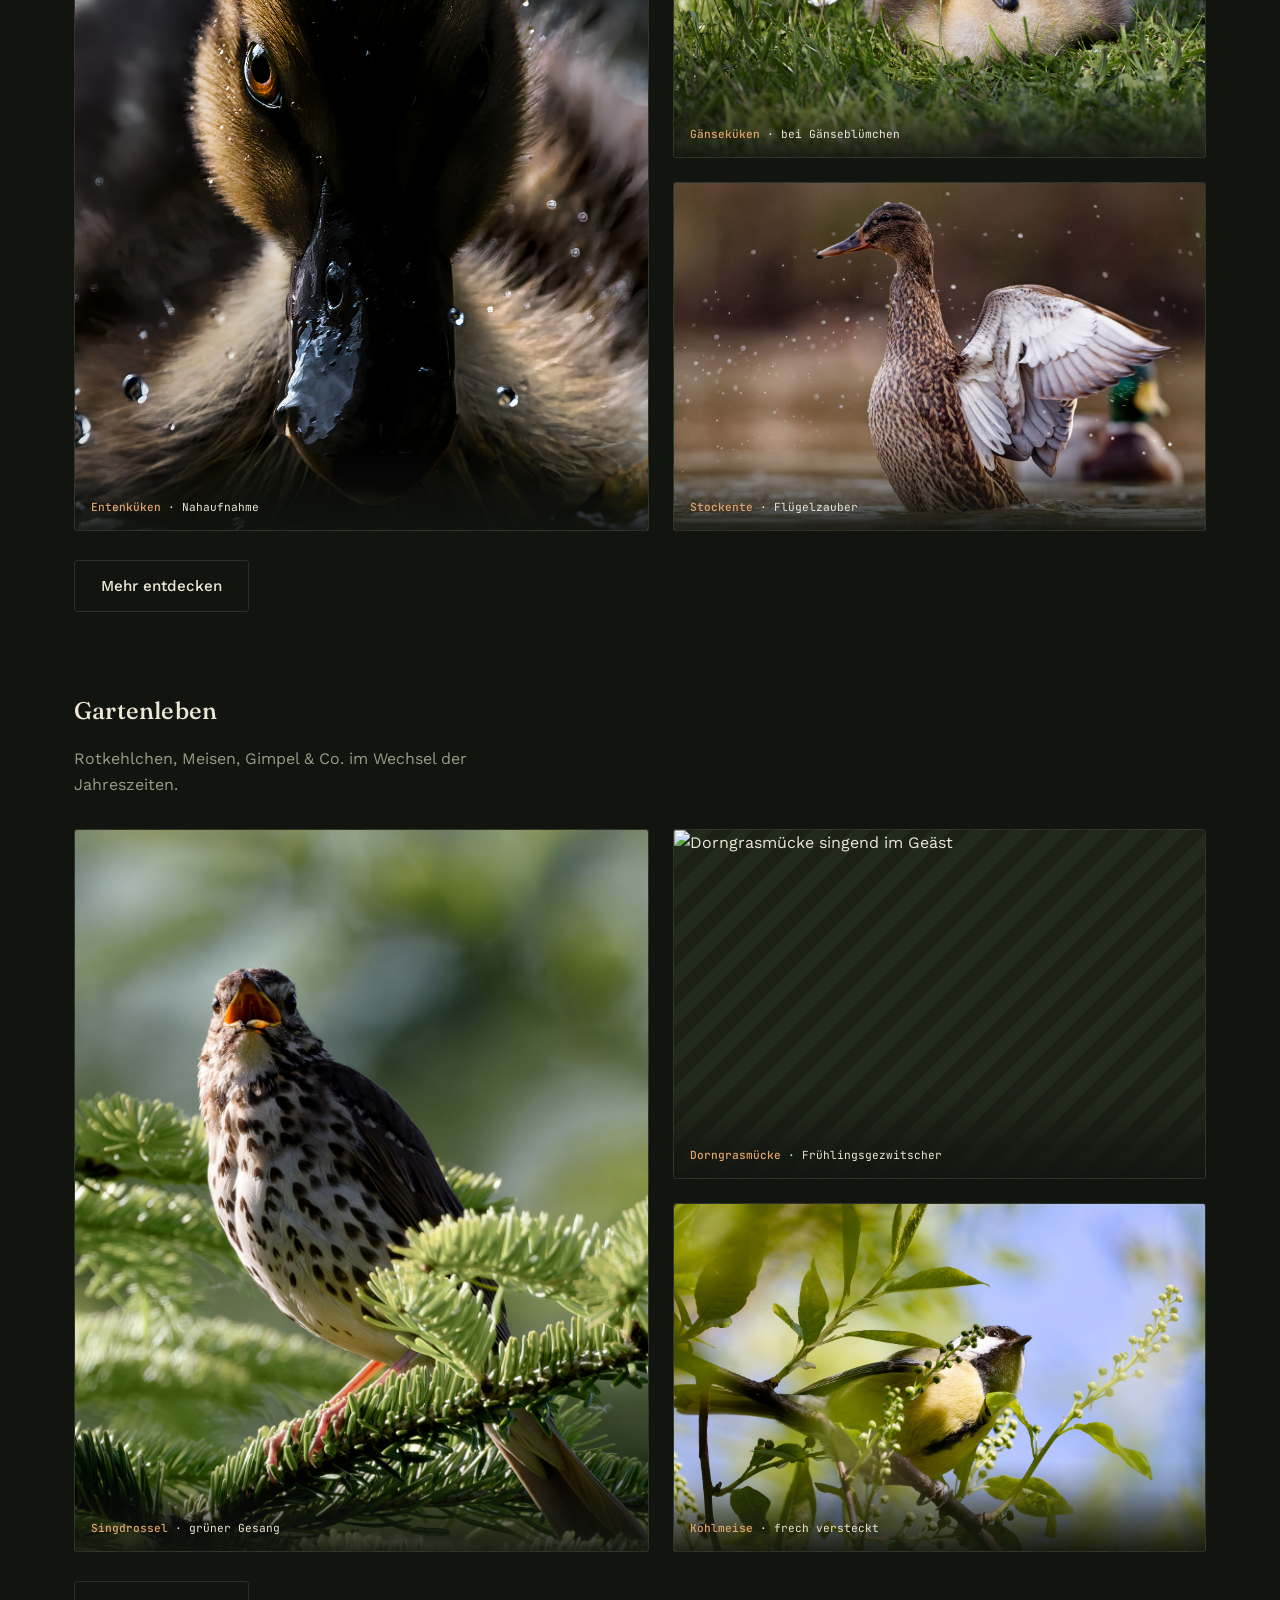
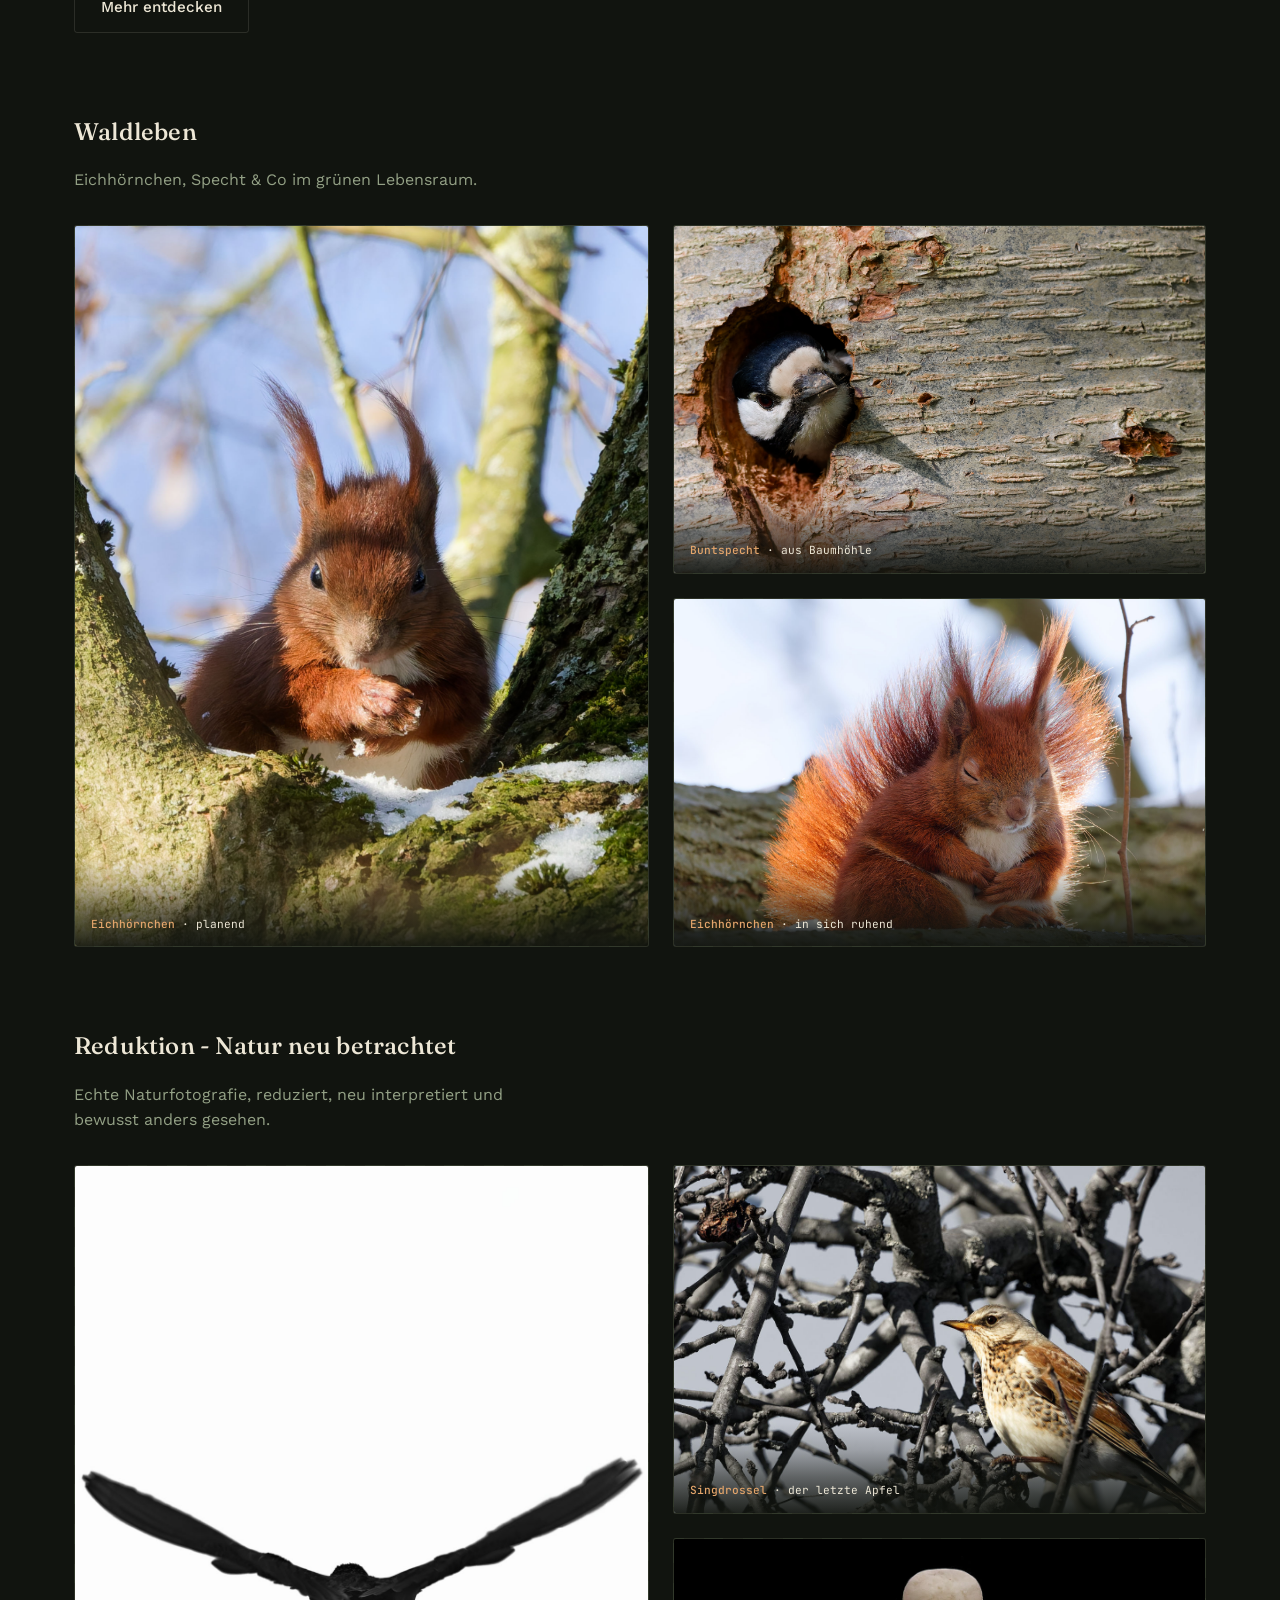
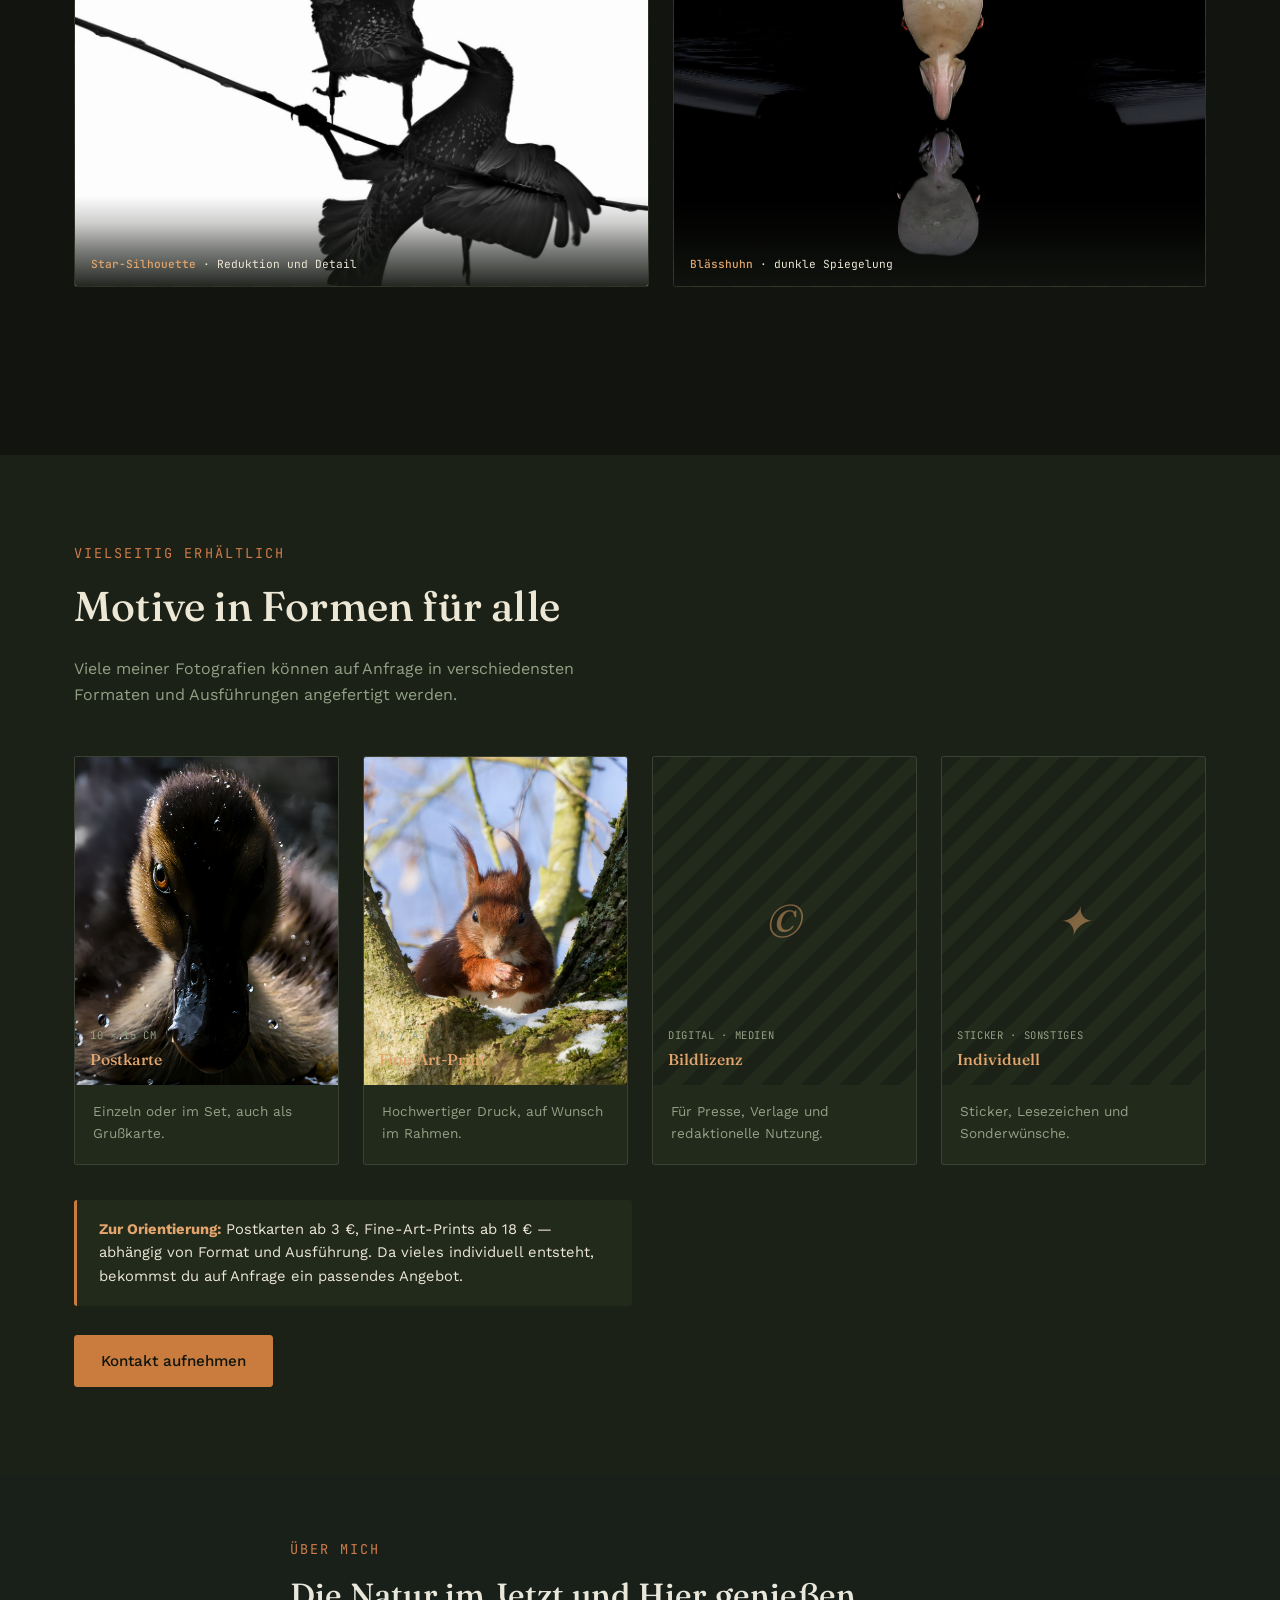
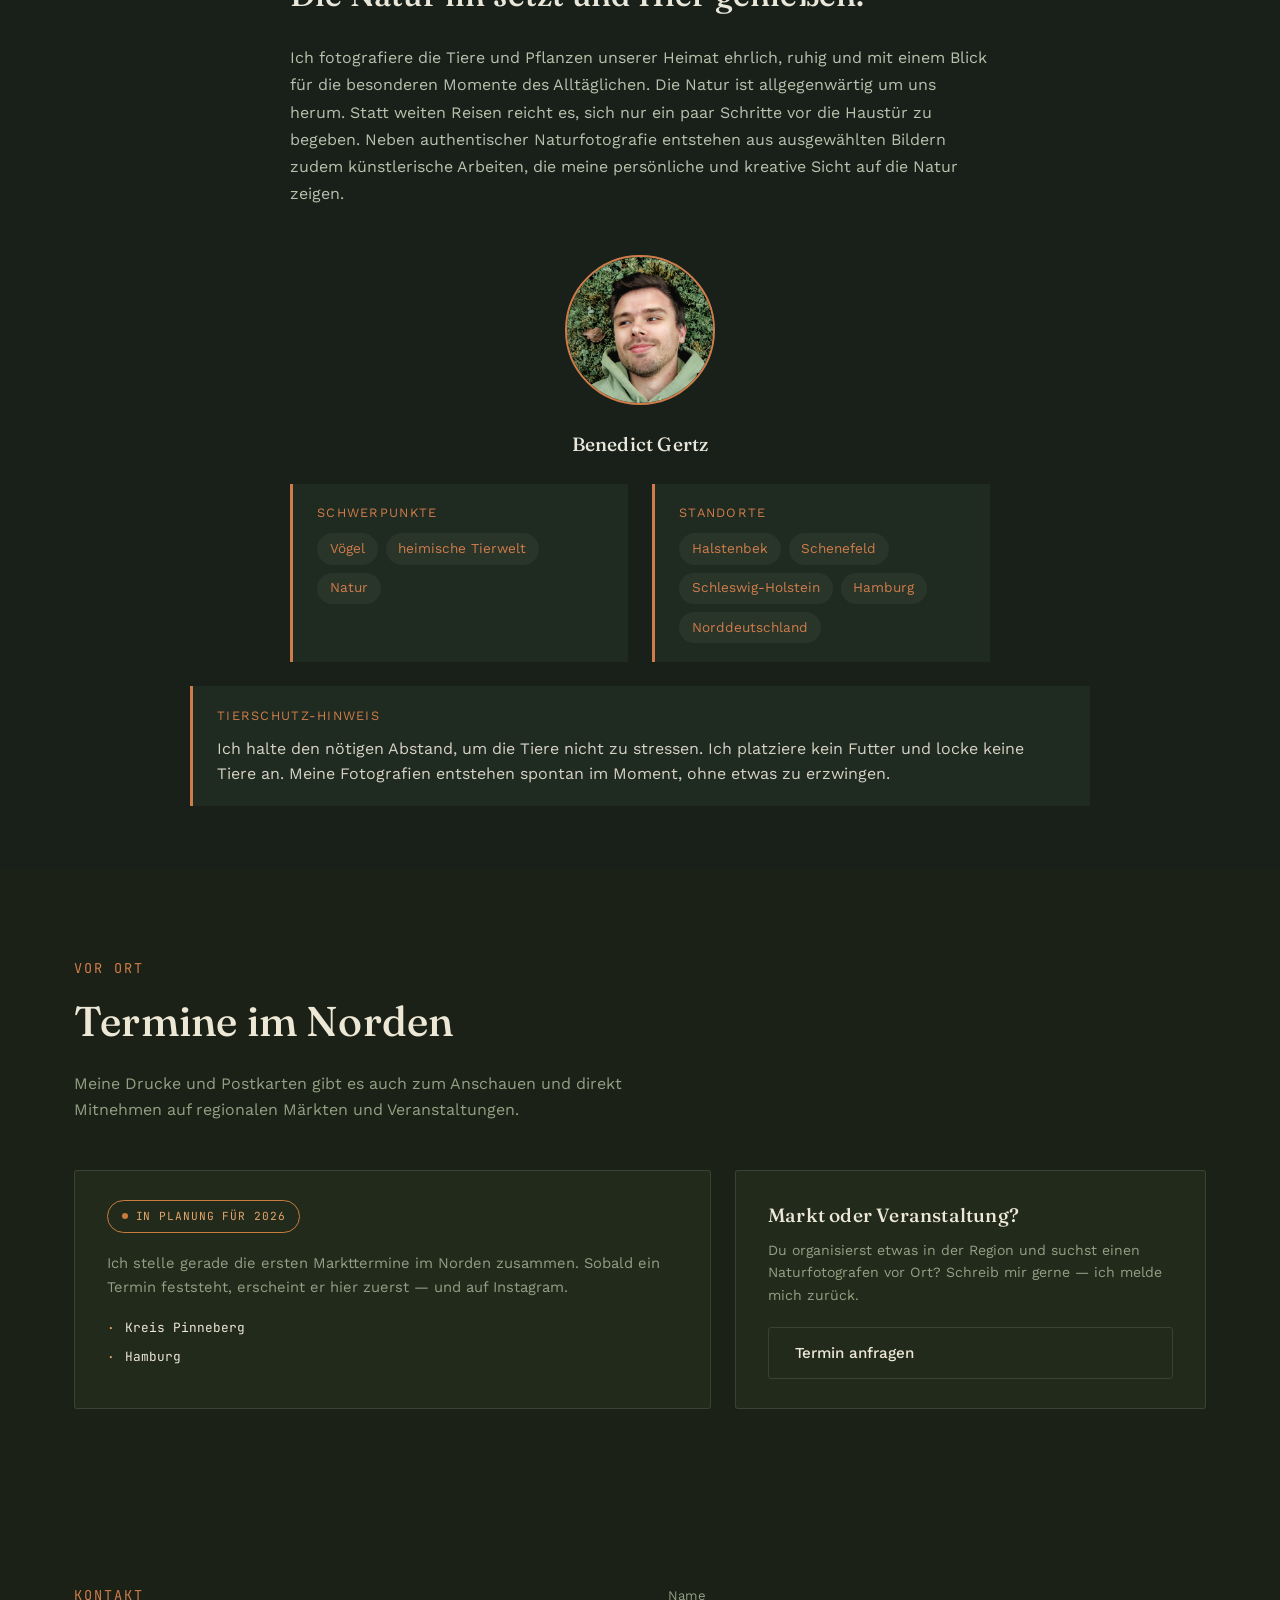
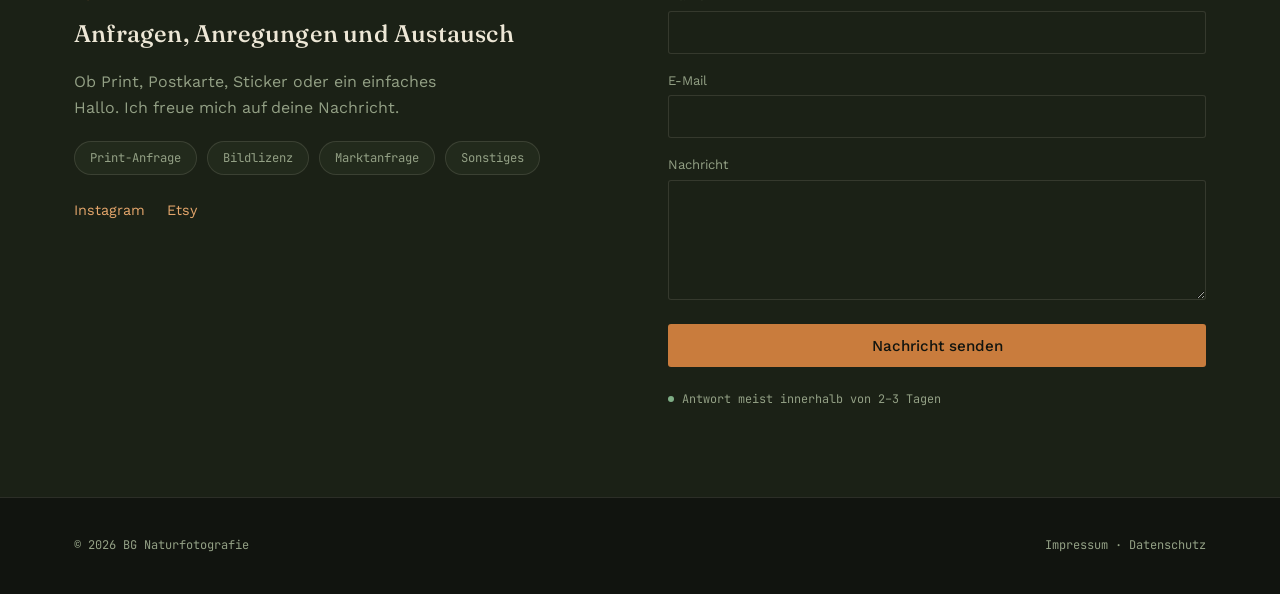
==== commit 576d048c: "Add files via upload" ====
--- a/index.html
+++ b/index.html
@@ -31,7 +31,8 @@
 <!-- ============ NAVIGATION ============ -->
 <nav class="nav">
   <div class="wrap">
-    <a class="brand" href="#top"><b>BG</b> Naturfotografie</a> <!-- ERSETZEN: dein Name/Marke -->
+    <a class="brand" href="#top"><img src="bilder/logo.png" alt="BG Naturfotografie Logo" class="brand-logo">
+      <b>BG</b> Naturfotografie</a> <!-- ERSETZEN: dein Name/Marke -->
     <input type="checkbox" id="nav-toggle" class="nav-toggle">
     <label for="nav-toggle" class="nav-burger"><span></span><span></span><span></span></label>
     <ul class="nav-links">
@@ -51,6 +52,7 @@
   <span class="bokeh b4"></span>
   <span class="bokeh b5"></span>
   <div class="wrap hero-inner">
+    <img src="bilder/logo_transparent_orange.png" alt="" class="hero-logo">
     <span class="eyebrow">Naturfotografie · Schleswig-Holstein · Hamburg</span> <!-- ERSETZEN: deine Region -->
     <h1>Wildes Leben<br><em>vor der Haustür.</em></h1>
     <p class="lead">Heimische Vögel, Eichhörnchen und die Natur. Fotografiert im natürlichen Licht von Garten, Wald und Teich. Natürlich oder kunstvoll interpretiert.</p>
@@ -156,18 +158,46 @@
     <div class="sec-head">
       <span class="eyebrow">Vielseitig erhältlich</span>
       <h2>Motive in Formen für alle</h2>
-      <p>Viele meiner Fotografien können auf Anfrage in verschiedensten Formaten und Ausführungen angefertigt werden:</p>
-    </div>
-    <ul class="avail-list">
-      <li>Fine-Art-Prints</li>
-      <li>Postkarten</li>
-      <li>Grußkarten</li>
-      <li>Sticker</li>
-      <li>Lesezeichen</li>
-      <li>Bildlizenzen für Medien und Verlage</li>
-      <li>...und individuell mehr!</li>
-    </ul>
-    <p class="avail-note">Da viele Produkte individuell angefertigt werden, freue ich mich über eine persönliche Anfrage.</p>
+      <p>Viele meiner Fotografien können auf Anfrage in verschiedensten Formaten und Ausführungen angefertigt werden.</p>
+    </div>
+
+    <div class="product-grid">
+      <div class="product-card">
+        <div class="frame">
+          <img src="bilder/teichleben-01.jpg" alt="Postkarten-Beispiel Entenküken">
+          <span class="fmt-tag">10 × 15 CM<b>Postkarte</b></span>
+        </div>
+        <div class="body"><p>Einzeln oder im Set, auch als Grußkarte.</p></div>
+      </div>
+
+      <div class="product-card">
+        <div class="frame">
+          <img src="bilder/waldleben-01.jpg" alt="Fine-Art-Print-Beispiel Eichhörnchen">
+          <span class="fmt-tag">A4 / A3<b>Fine-Art-Print</b></span>
+        </div>
+        <div class="body"><p>Hochwertiger Druck, auf Wunsch im Rahmen.</p></div>
+      </div>
+
+      <div class="product-card">
+        <div class="frame">
+          <span class="icon">©</span>
+          <span class="fmt-tag">Digital · Medien<b>Bildlizenz</b></span>
+        </div>
+        <div class="body"><p>Für Presse, Verlage und redaktionelle Nutzung.</p></div>
+      </div>
+
+      <div class="product-card">
+        <div class="frame">
+          <span class="icon">✦</span>
+          <span class="fmt-tag">Sticker · Sonstiges<b>Individuell</b></span>
+        </div>
+        <div class="body"><p>Sticker, Lesezeichen und Sonderwünsche.</p></div>
+      </div>
+    </div>
+
+    <!-- ERSETZEN: deine echten Preis-Richtwerte -->
+    <p class="price-note"><strong>Zur Orientierung:</strong> Postkarten ab 3&nbsp;€, Fine-Art-Prints ab 18&nbsp;€ — abhängig von Format und Ausführung. Da vieles individuell entsteht, bekommst du auf Anfrage ein passendes Angebot.</p>
+
     <a class="btn btn-fill" href="#kontakt">Kontakt aufnehmen</a>
   </div>
 </section>
@@ -199,7 +229,7 @@
         </div>
       </div>
       <div class="info-card">
-        <span class="info-label">Standort</span>
+        <span class="info-label">Standorte</span>
          <div class="tags">
           <span class="tag">Halstenbek</span>
           <span class="tag">Schenefeld</span>
@@ -227,13 +257,24 @@
       <h2>Termine im Norden</h2>
       <p>Meine Drucke und Postkarten gibt es auch zum Anschauen und direkt Mitnehmen auf regionalen Märkten und Veranstaltungen.</p>
     </div>
-    <ul class="gear-list" style="max-width:560px;">
-      <!-- ERSETZEN: trage hier deine tatsächlichen Termine ein, älteste/zukünftigste oben. Block kopieren für weitere Termine. -->
-      <li><span> Termine folgen · Standorte: Kreis Pinneberg/Hamburg</span><span></span></li>
-      <li><span> Produkte und Termine können auch direkt angefragt werden.</span><span></span></li>
-
-    </ul>
-    <p style="color:var(--text-muted); font-size:.9rem; margin-top:1.4rem;">Aktuelle Termine folgen auf Instagram.</p>
+
+    <div class="termine-grid">
+      <div class="status-card">
+        <span class="status-badge"><span class="dot"></span>In Planung für 2026</span>
+        <!-- ERSETZEN: sobald feste Termine stehen, hier eine Liste analog .region-list mit Datum/Ort einfügen -->
+        <p>Ich stelle gerade die ersten Markttermine im Norden zusammen. Sobald ein Termin feststeht, erscheint er hier zuerst — und auf Instagram.</p>
+        <ul class="region-list">
+          <li>Kreis Pinneberg</li>
+          <li>Hamburg</li>
+        </ul>
+      </div>
+
+      <div class="interest-card">
+        <h3>Markt oder Veranstaltung?</h3>
+        <p>Du organisierst etwas in der Region und suchst einen Naturfotografen vor Ort? Schreib mir gerne — ich melde mich zurück.</p>
+        <a class="btn btn-outline" href="#kontakt">Termin anfragen</a>
+      </div>
+    </div>
   </div>
 </section>
 
@@ -246,9 +287,17 @@
         <h2>Anfragen, Anregungen und Austausch</h2>
         <p style="color:var(--text-muted); max-width:40ch;">Ob Print, Postkarte, Sticker oder ein einfaches Hallo.
         Ich freue mich auf deine Nachricht.</p>
+
+        <div class="chips" id="anliegen-chips">
+          <button type="button" class="chip" data-text="Print-Anfrage">Print-Anfrage</button>
+          <button type="button" class="chip" data-text="Bildlizenz">Bildlizenz</button>
+          <button type="button" class="chip" data-text="Marktanfrage">Marktanfrage</button>
+          <button type="button" class="chip" data-text="Sonstiges">Sonstiges</button>
+        </div>
+
         <div class="socials">
-          <a href="#https://www.instagram.com/skarvaan.fotografie/ target="_blank" rel="noopener">Instagram</a>
-           <a href="https://skarvaanstudio.etsy.com" target="_blank" rel="noopener">Etsy</a>
+          <a href="https://www.instagram.com/bg.naturfotografie/" target="_blank" rel="noopener">Instagram</a>
+           <a href="https://bgnaturfotografie.etsy.com" target="_blank" rel="noopener">Etsy</a>
         </div>
       </div>
       <div>
@@ -266,6 +315,7 @@
             <textarea id="nachricht" name="nachricht" required></textarea>
           </div>
           <button class="btn btn-fill" type="submit" style="border:none; cursor:pointer;">Nachricht senden</button>
+          <span class="response-note"><span class="dot2"></span>Antwort meist innerhalb von 2–3 Tagen</span>
         </form>
       </div>
     </div>
@@ -279,5 +329,28 @@
   </div>
 </footer>
 
+<script>
+  // Anliegen-Chips: füllen die Nachricht im Kontaktformular vor
+  document.querySelectorAll('#anliegen-chips .chip').forEach(function (chip) {
+    chip.addEventListener('click', function () {
+      document.querySelectorAll('#anliegen-chips .chip').forEach(function (c) {
+        c.classList.remove('active');
+      });
+      chip.classList.add('active');
+
+      var textarea = document.getElementById('nachricht');
+      var prefix = 'Ich interessiere mich für: ' + chip.dataset.text + ' — ';
+
+      // Nur überschreiben, wenn das Feld leer ist oder noch einen Chip-Prefix enthält,
+      // damit bereits eingetippter Text nicht verloren geht.
+      if (!textarea.value || /^Ich interessiere mich für: .* — $/.test(textarea.value)) {
+        textarea.value = prefix;
+      }
+      textarea.focus();
+      textarea.setSelectionRange(textarea.value.length, textarea.value.length);
+    });
+  });
+</script>
+
 </body>
 </html>
--- a/styles.css
+++ b/styles.css
@@ -72,12 +72,22 @@
     height:64px;
   }
   .brand{
+    display:flex;
+    align-items:center;
+    gap:.5rem;
     font-family:'Fraunces', serif;
     font-size:1.05rem;
     letter-spacing:.04em;
     color:var(--text-light);
   }
   .brand b{color:var(--accent-soft); font-style:italic; font-weight:500;}
+
+  .brand-logo {
+    height:36px;
+    width:auto;
+    display:block;
+  }
+
   .nav-links{display:flex; gap:2rem; list-style:none; margin:0; padding:0;}
   .nav-links a{
     color:var(--text-muted); font-size:.9rem; font-weight:500;
@@ -143,6 +153,16 @@
     margin:1.1em 0 2.2em;
   }
   .hero-actions{display:flex; gap:1rem; flex-wrap:wrap;}
+
+  .hero-logo{
+  display:block;
+  height:110px;
+  width:auto;
+  max-width:220px;
+  margin:0 auto 1.5rem auto;
+  opacity:.95;
+  }
+
   .scroll-cue{
     position:absolute; bottom:2rem; left:50%; transform:translateX(-50%);
     font-family:'JetBrains Mono', monospace; font-size:.7rem;
@@ -224,10 +244,28 @@
   right:0;
   bottom:0;
   padding:.8rem 1rem;
-  background:linear-gradient(to top, rgba(17,20,15,.92), transparent);
   font-family:'JetBrains Mono', monospace;
   font-size:.7rem;
   color:var(--text-light);
+  background:none;
+  z-index:2;
+}
+
+.card .tag::before{
+  content:"";
+  position:absolute;
+  left:0;
+  right:0;
+  bottom:0;
+  height:90px;              /* Höhe des Verlaufs */
+  background:linear-gradient(
+    to top,
+    rgba(17,20,15,.92) 0%,
+    rgba(17,20,15,.55) 40%,
+    rgba(17,20,15,.20) 70%,
+    transparent 100%
+  );
+  z-index:-1;
 }
 
 .card .tag b{
@@ -531,3 +569,214 @@
   -webkit-user-drag:none;
   user-select:none;
 }
+
+  /* ============ ERHÄLTLICH ALS (Produkte) ============ */
+  .product-grid{
+    display:grid;
+    grid-template-columns:repeat(auto-fit, minmax(220px, 1fr));
+    gap:var(--gap);
+    margin:2.4rem 0 2.2rem;
+  }
+  .product-card{
+    position:relative;
+    background:var(--bg-panel-2);
+    border:1px solid var(--line);
+    border-radius:var(--radius);
+    overflow:hidden;
+    transition:transform .2s ease, border-color .2s ease;
+  }
+  .product-card:hover{
+    transform:translateY(-3px);
+    border-color:var(--accent);
+  }
+  .product-card .frame{
+    position:relative;
+    aspect-ratio:4/5;
+    overflow:hidden;
+    background:
+      repeating-linear-gradient(
+        135deg,
+        var(--bg-panel) 0 14px,
+        var(--bg-panel-2) 14px 28px
+      );
+  }
+  .product-card .frame img{
+    position:absolute; inset:0;
+    width:100%; height:100%;
+    object-fit:cover;
+  }
+  .product-card .frame .icon{
+    position:absolute; inset:0;
+    display:flex; align-items:center; justify-content:center;
+    font-family:'Fraunces', serif;
+    font-style:italic;
+    font-size:2.6rem;
+    color:var(--accent-soft);
+    opacity:.5;
+  }
+  .product-card .frame .fmt-tag{
+    position:absolute; left:0; right:0; bottom:0;
+    padding:.85rem .95rem;
+    font-family:'JetBrains Mono', monospace;
+    font-size:.66rem;
+    letter-spacing:.06em;
+    text-transform:uppercase;
+    color:var(--text-muted);
+  }
+  .product-card .frame .fmt-tag::before{
+    content:"";
+    position:absolute; left:0; right:0; bottom:0;
+    height:78px;
+    background:linear-gradient(
+      to top,
+      rgba(17,20,15,.92) 0%,
+      rgba(17,20,15,.55) 45%,
+      transparent 100%
+    );
+    z-index:-1;
+  }
+  .product-card .frame .fmt-tag b{
+    display:block;
+    margin-top:.15rem;
+    font-family:'Fraunces', serif;
+    font-weight:500;
+    font-size:.98rem;
+    letter-spacing:0;
+    text-transform:none;
+    color:var(--accent-soft);
+  }
+  .product-card .body{ padding:1rem 1.1rem 1.2rem; }
+  .product-card .body p{
+    margin:0;
+    color:var(--text-muted);
+    font-size:.85rem;
+  }
+
+  .price-note{
+    margin:0 0 1.8rem;
+    padding:1.1rem 1.4rem;
+    background:var(--bg-panel-2);
+    border-left:3px solid var(--accent);
+    border-radius:var(--radius);
+    color:var(--text-light);
+    font-size:.92rem;
+    max-width:62ch;
+  }
+  .price-note strong{ color:var(--accent-soft); }
+
+  /* ============ TERMINE ============ */
+  .termine-grid{
+    display:grid;
+    grid-template-columns:1.15fr .85fr;
+    gap:var(--gap);
+    margin-top:2.4rem;
+    align-items:stretch;
+  }
+  @media (max-width:780px){
+    .termine-grid{ grid-template-columns:1fr; }
+  }
+  .status-card, .interest-card{
+    background:var(--bg-panel-2);
+    border:1px solid var(--line);
+    border-radius:var(--radius);
+    padding:1.8rem 2rem;
+  }
+  .status-badge{
+    display:inline-flex;
+    align-items:center;
+    gap:.5rem;
+    font-family:'JetBrains Mono', monospace;
+    font-size:.7rem;
+    letter-spacing:.08em;
+    text-transform:uppercase;
+    color:var(--accent-soft);
+    border:1px solid var(--accent);
+    padding:.4rem .85rem;
+    border-radius:20px;
+    margin-bottom:1.2rem;
+  }
+  .status-badge .dot{
+    width:6px; height:6px;
+    border-radius:50%;
+    background:var(--accent);
+    animation:bg-pulse 2.2s infinite;
+  }
+  @keyframes bg-pulse{
+    0%,100%{ opacity:1; }
+    50%{ opacity:.3; }
+  }
+  @media (prefers-reduced-motion:reduce){
+    .status-badge .dot{ animation:none; }
+  }
+  .status-card p{
+    color:var(--text-muted);
+    font-size:.92rem;
+    margin:0 0 1.2rem;
+  }
+  .region-list{
+    list-style:none; margin:0; padding:0;
+    display:flex; flex-direction:column; gap:.5rem;
+    font-family:'JetBrains Mono', monospace;
+    font-size:.8rem;
+    color:var(--text-light);
+  }
+  .region-list li{ position:relative; padding-left:1.1rem; }
+  .region-list li::before{
+    content:"·";
+    position:absolute; left:0;
+    color:var(--accent-soft);
+  }
+  .interest-card{
+    display:flex;
+    flex-direction:column;
+    justify-content:center;
+  }
+  .interest-card h3{ font-size:1.2rem; margin-bottom:.5rem; }
+  .interest-card p{
+    color:var(--text-muted);
+    font-size:.88rem;
+    margin:0 0 1.3rem;
+  }
+
+  /* ============ KONTAKT: ANLIEGEN-CHIPS ============ */
+  .chips{
+    display:flex;
+    flex-wrap:wrap;
+    gap:.6rem;
+    margin:1.3rem 0 1.5rem;
+  }
+  .chip{
+    font-family:'JetBrains Mono', monospace;
+    font-size:.76rem;
+    color:var(--text-muted);
+    background:var(--bg-panel-2);
+    border:1px solid var(--line);
+    padding:.5rem .95rem;
+    border-radius:20px;
+    cursor:pointer;
+    transition:border-color .2s, color .2s, background .2s;
+  }
+  .chip:hover{
+    border-color:var(--accent);
+    color:var(--accent-soft);
+  }
+  .chip.active{
+    border-color:var(--accent);
+    color:var(--accent-soft);
+    background:rgba(201,124,61,0.14);
+  }
+  .response-note{
+    display:flex;
+    align-items:center;
+    gap:.5rem;
+    font-family:'JetBrains Mono', monospace;
+    font-size:.74rem;
+    color:var(--text-muted);
+    margin-top:.4rem;
+  }
+  .response-note .dot2{
+    width:6px; height:6px;
+    border-radius:50%;
+    background:#7fae86;
+    display:inline-block;
+  }
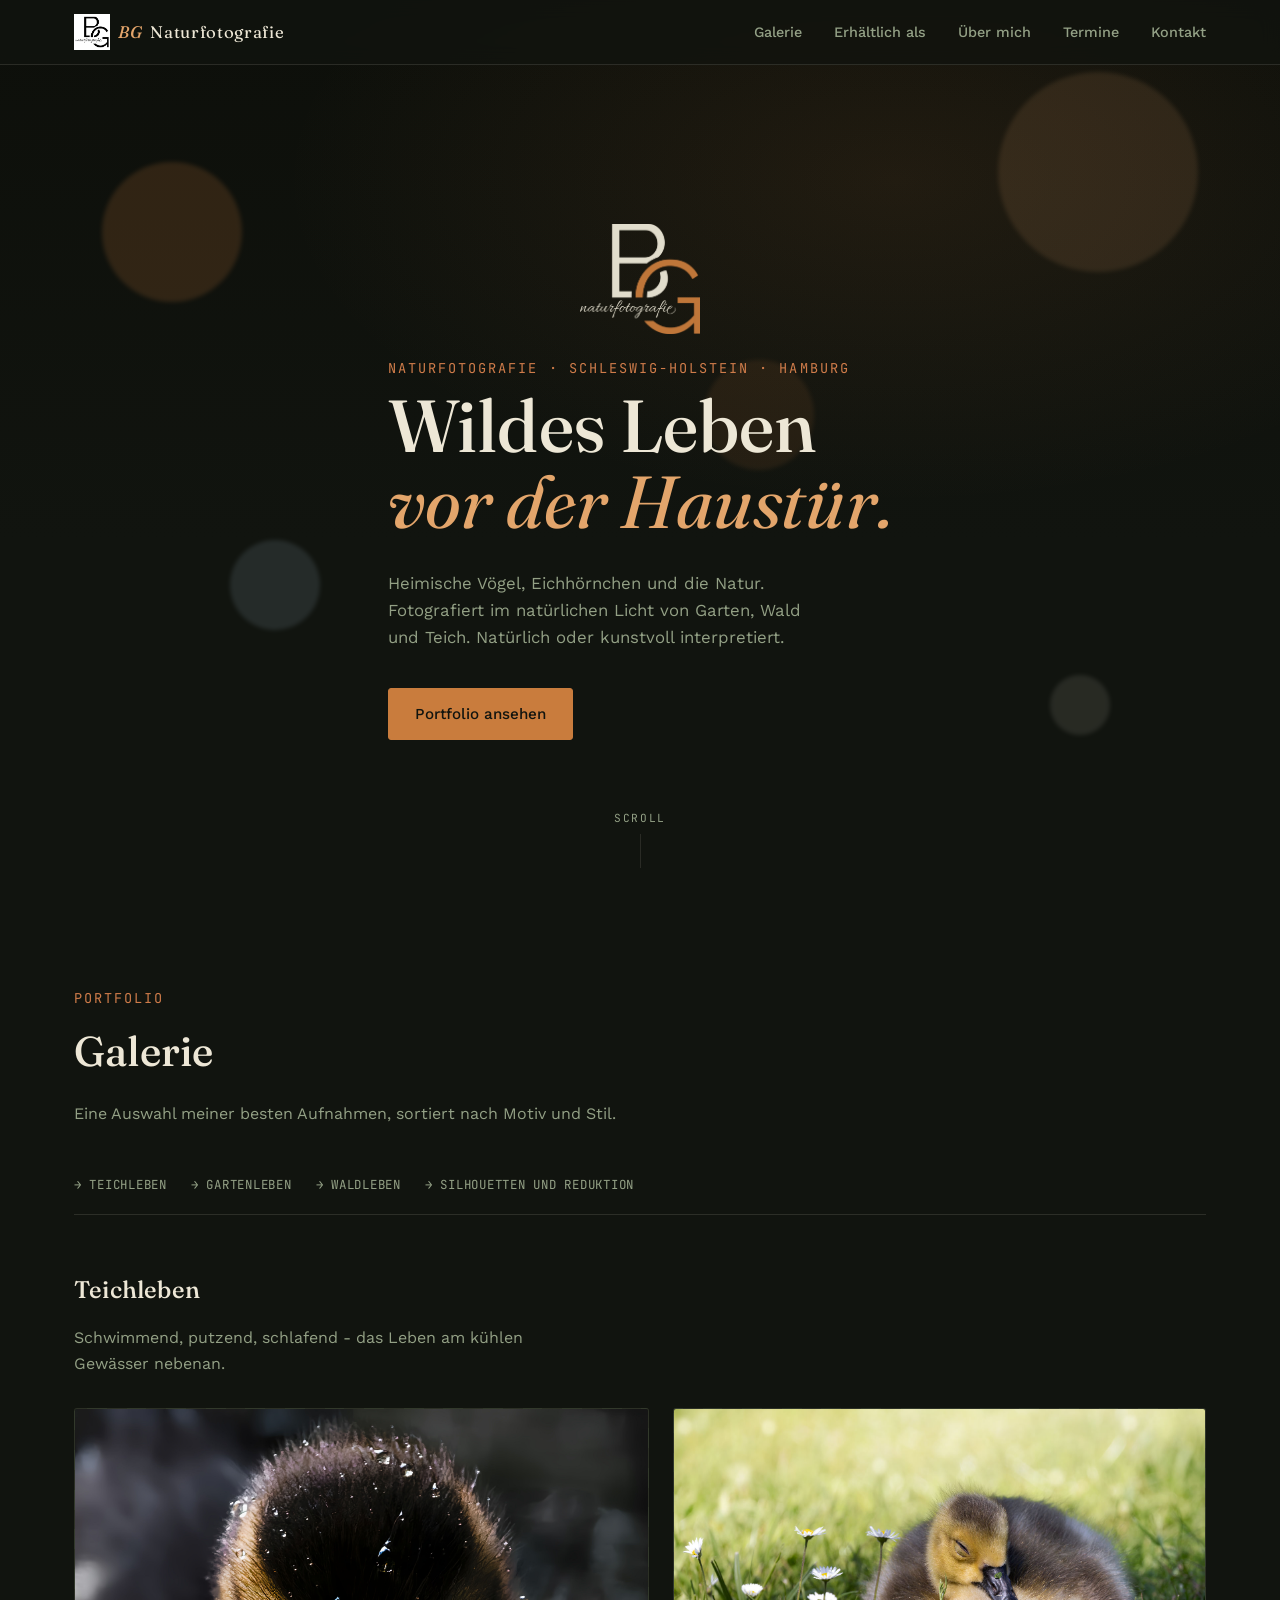
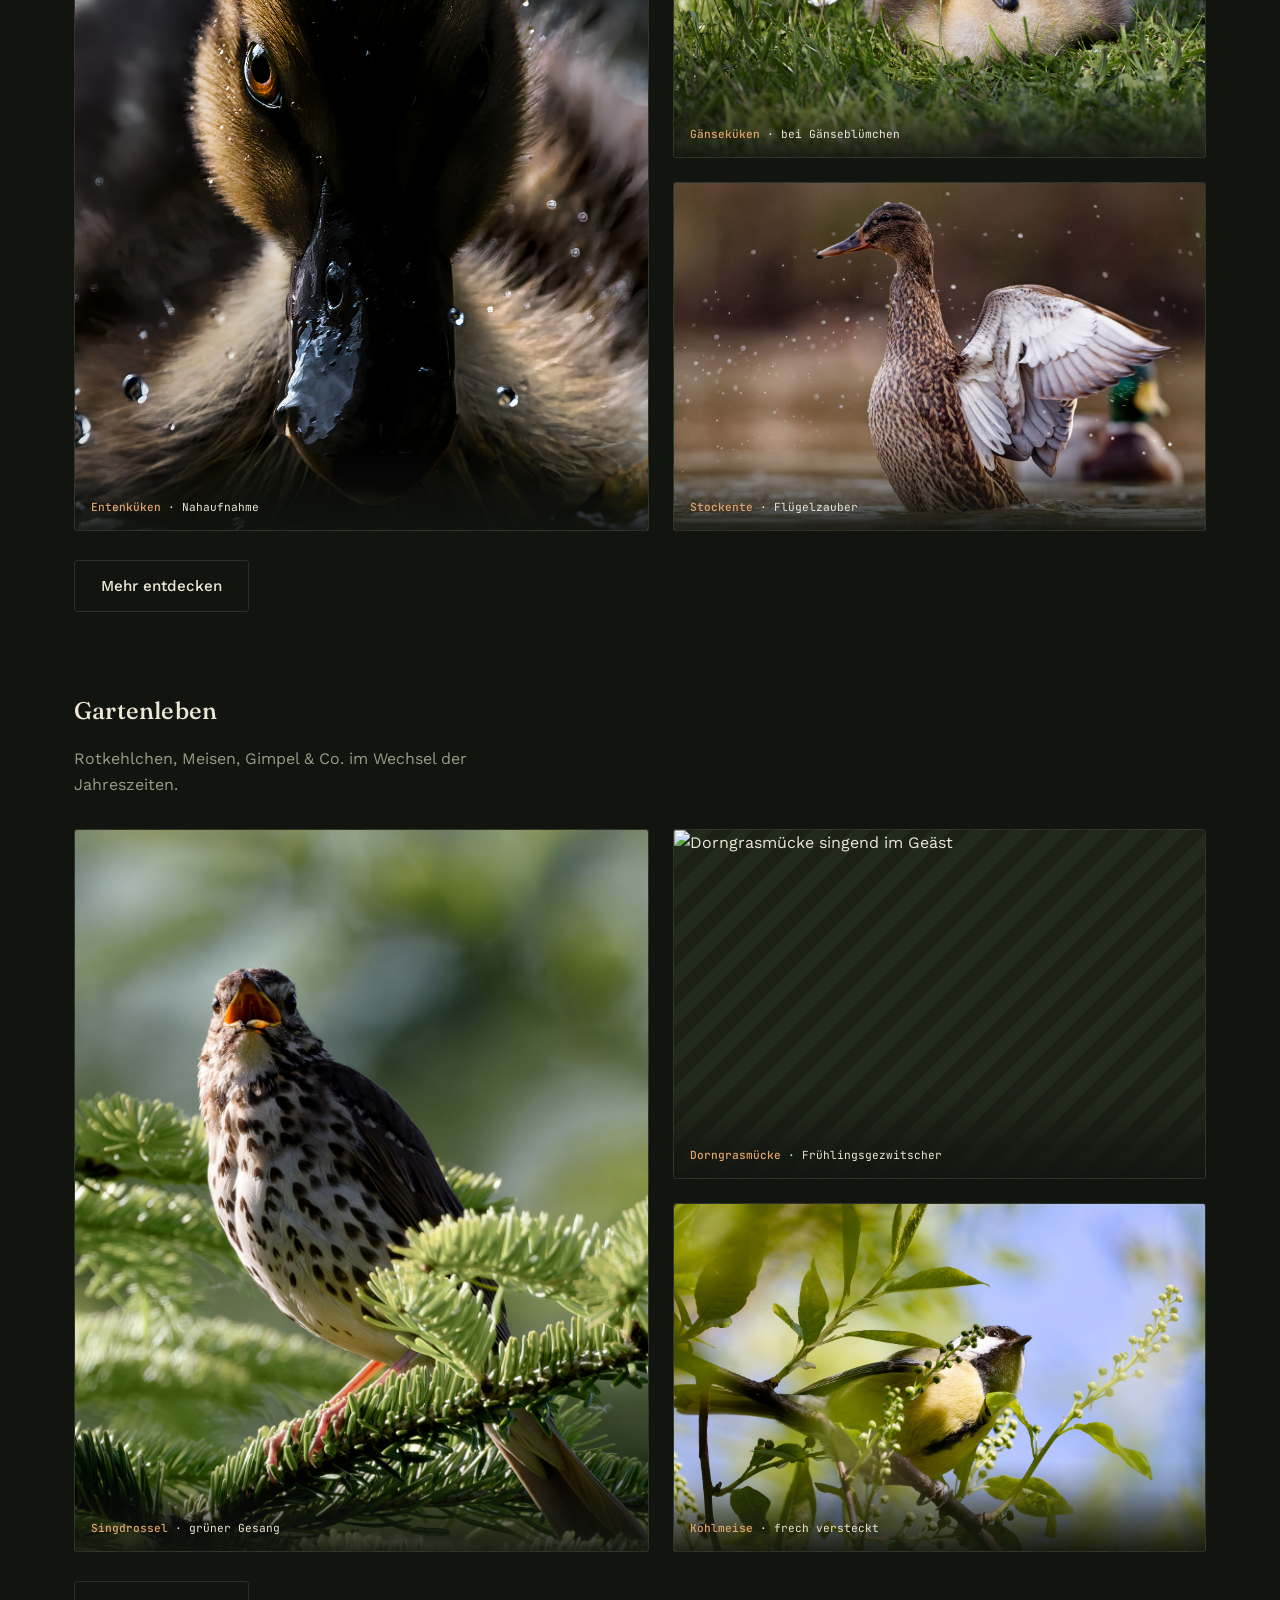
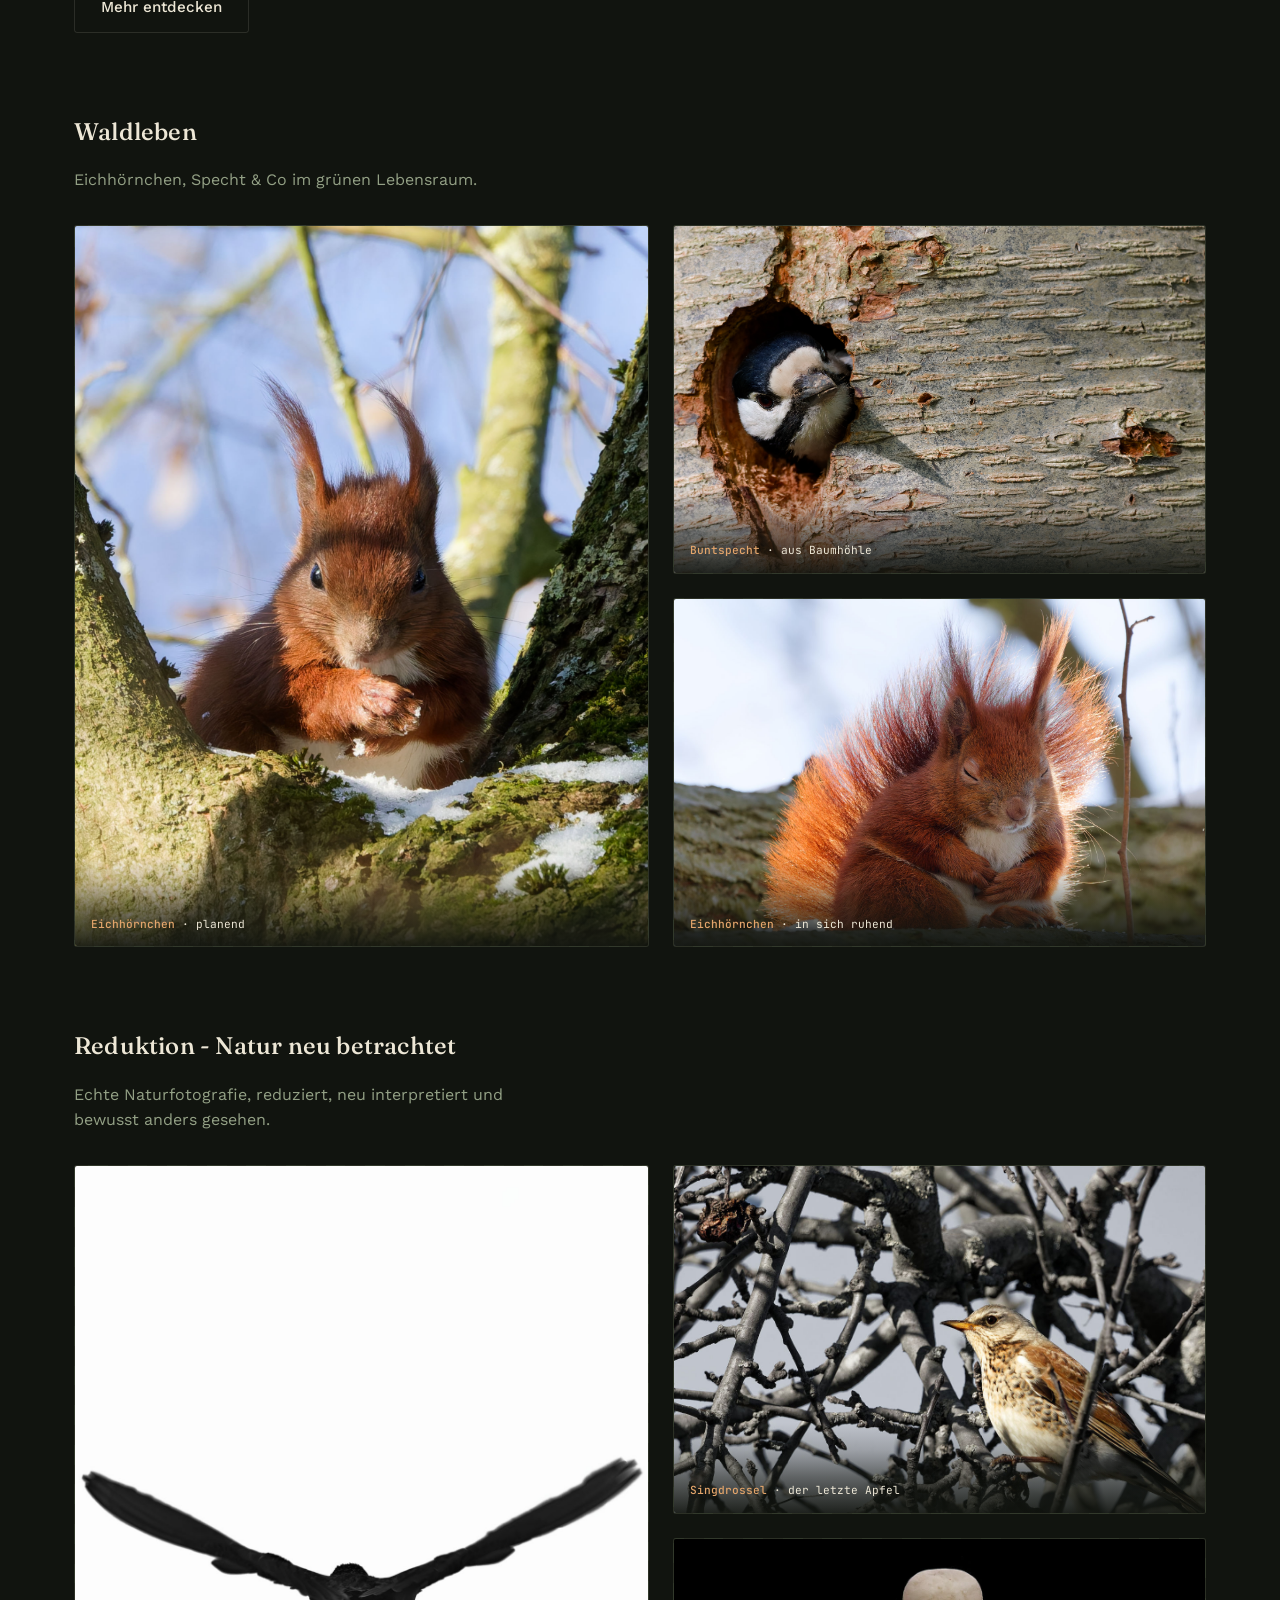
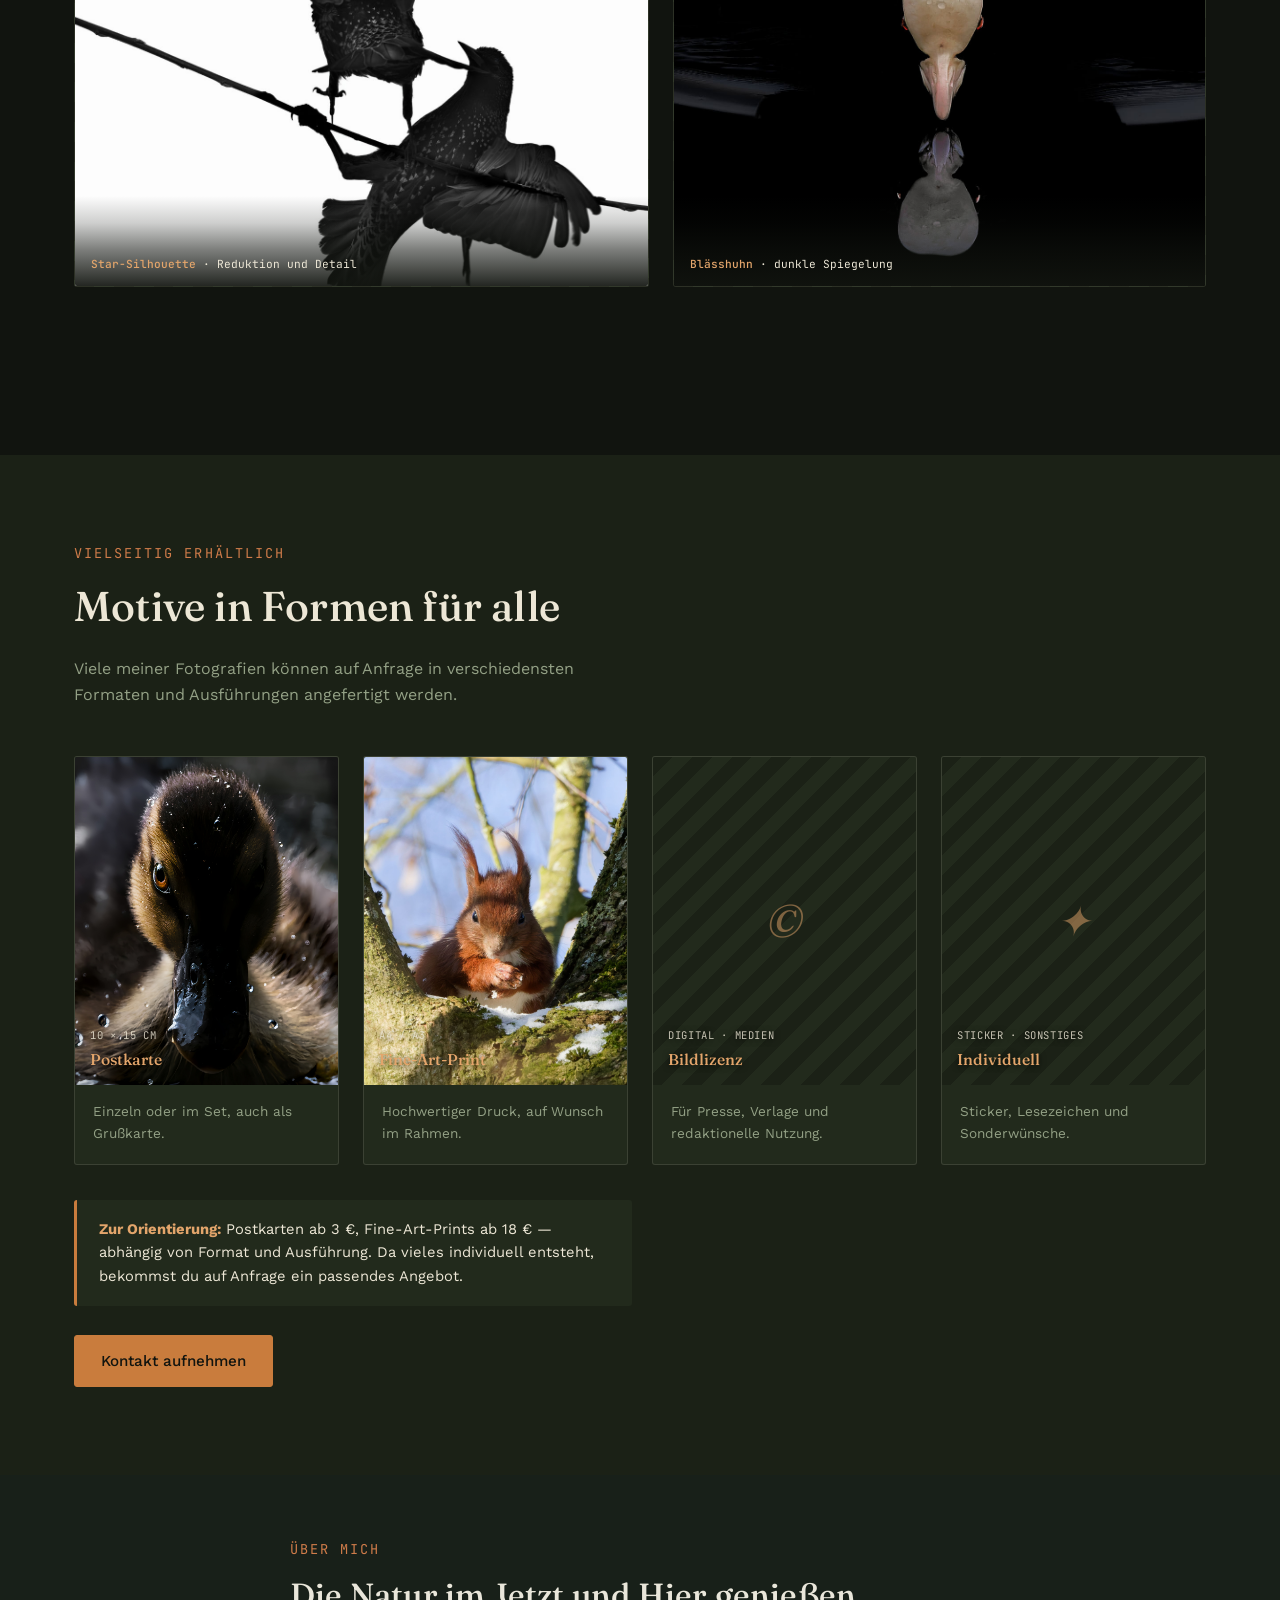
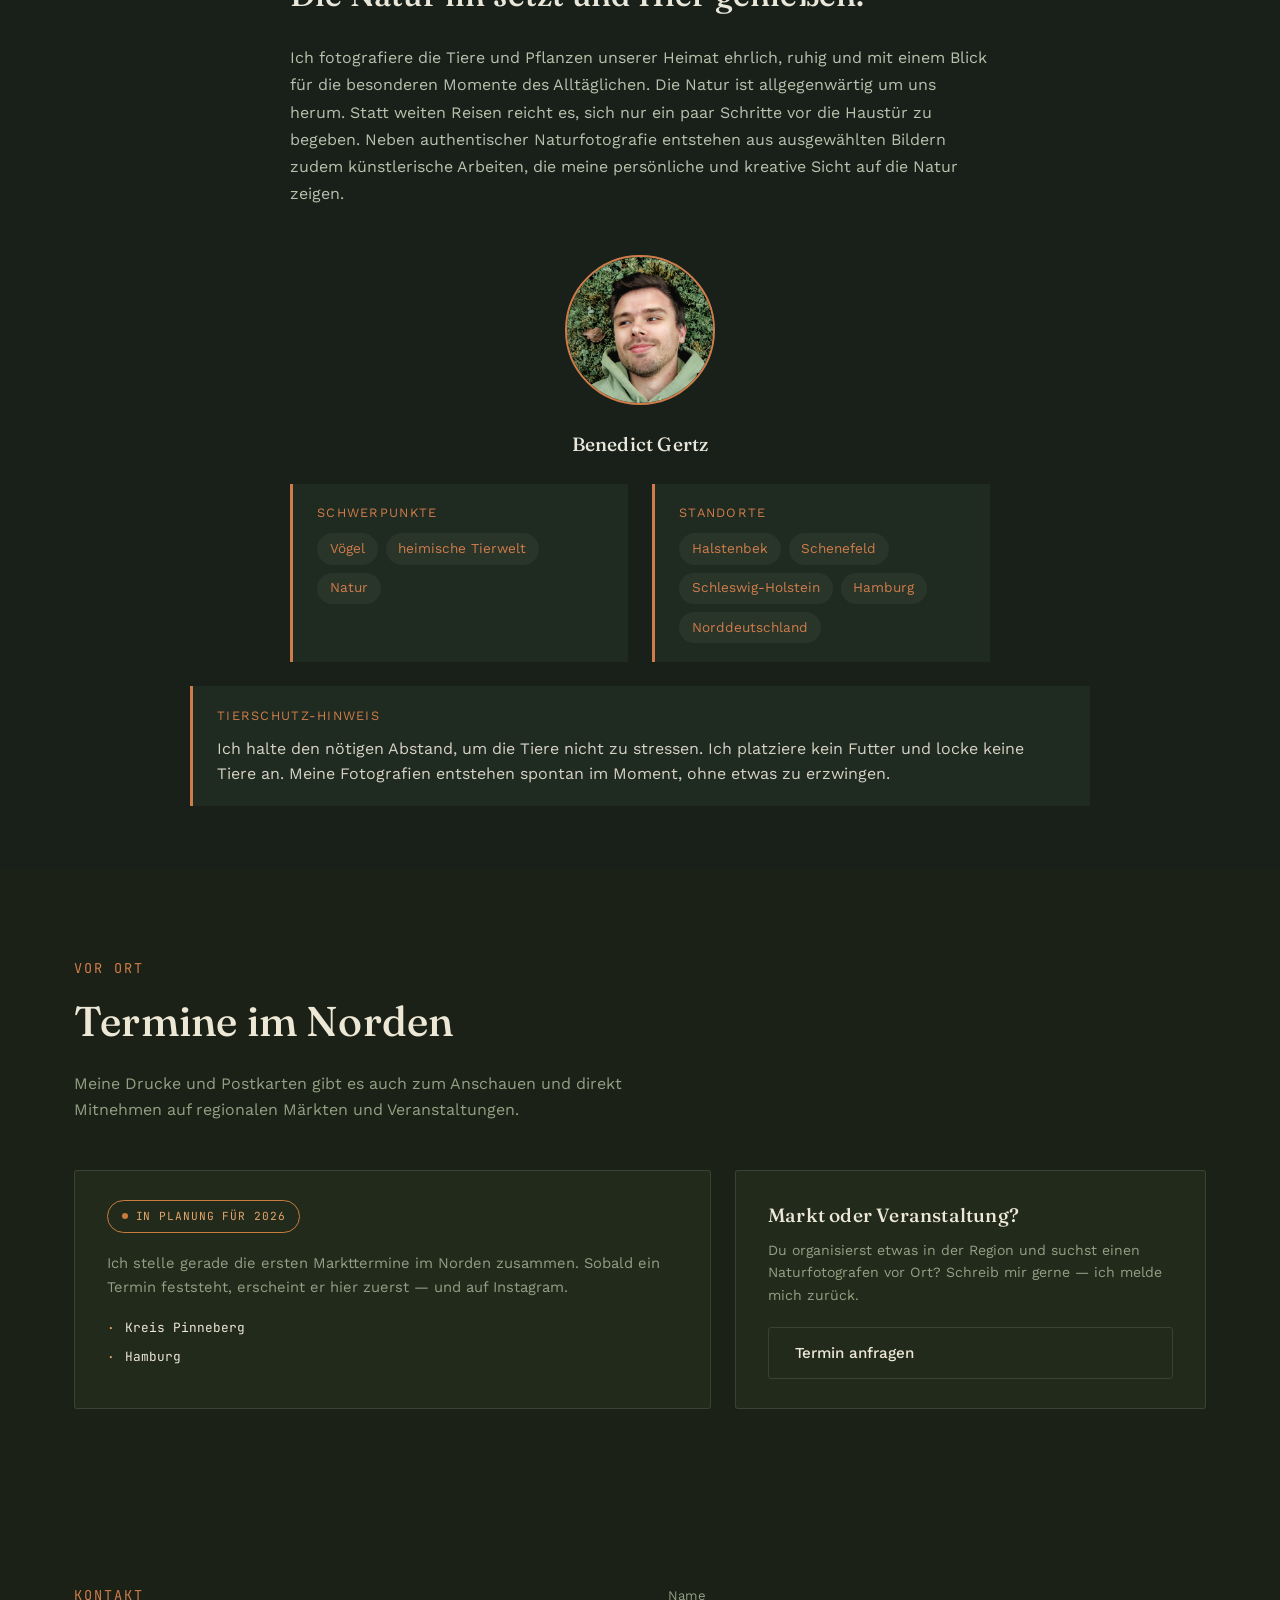
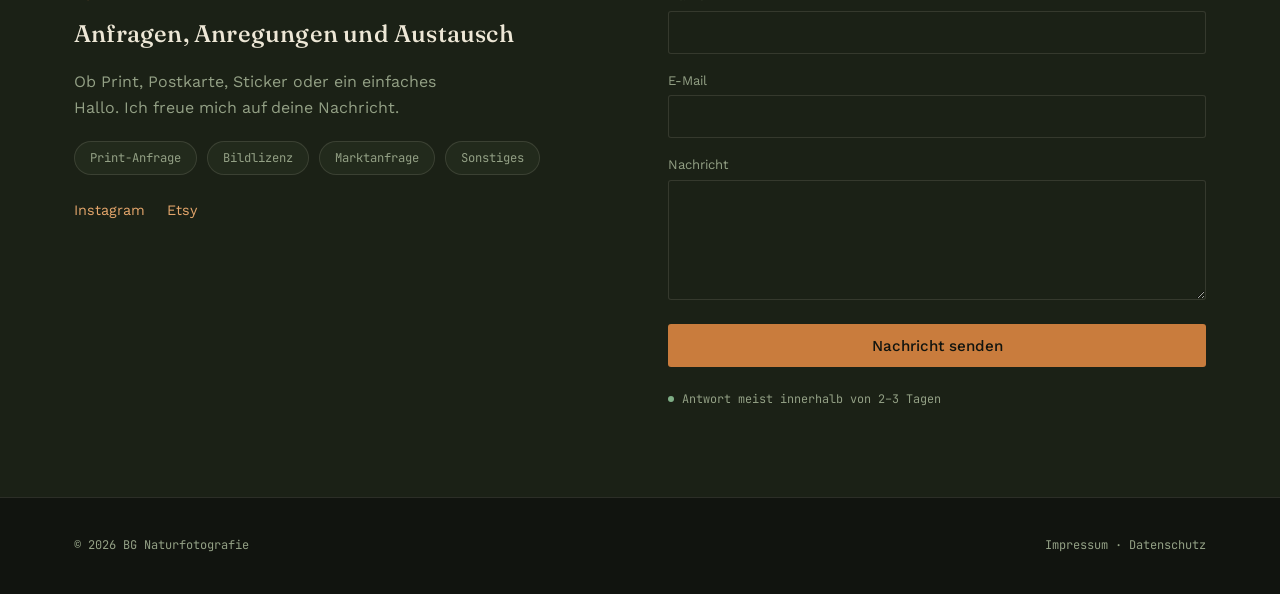
==== commit f23a4af3: "Add files via upload" ====
--- a/index.html
+++ b/index.html
@@ -37,6 +37,7 @@
     <label for="nav-toggle" class="nav-burger"><span></span><span></span><span></span></label>
     <ul class="nav-links">
       <li><a href="#galerie">Galerie</a></li>
+      <li><a href="#erhaeltlich-als">Erhältlich als</a></li>
       <li><a href="#ueber-mich">Über mich</a></li>
       <li><a href="#termine">Termine</a></li>
       <li><a href="#kontakt">Kontakt</a></li>
@@ -203,7 +204,7 @@
 </section>
 
 <!-- ============ ÜBER MICH ============ -->
-<section class="about">
+<section class="about" id="ueber-mich">
   <div class="about-intro">
     <span class="eyebrow">Über mich</span>
     <h2>Die Natur im Jetzt und Hier genießen.</h2>
--- a/styles.css
+++ b/styles.css
@@ -44,7 +44,7 @@
     display:block;
     margin-bottom:.6em;
   }
-  section{padding:5.5rem 0;}
+  section{padding:5.5rem 0; scroll-margin-top:64px;}
   .btn{
     display:inline-block;
     padding:.85em 1.7em;
@@ -621,16 +621,18 @@
     font-size:.66rem;
     letter-spacing:.06em;
     text-transform:uppercase;
-    color:var(--text-muted);
+    color:rgba(237,231,214,.82);
+    text-shadow:0 1px 6px rgba(0,0,0,.7);
   }
   .product-card .frame .fmt-tag::before{
     content:"";
     position:absolute; left:0; right:0; bottom:0;
-    height:78px;
+    height:88px;
     background:linear-gradient(
       to top,
-      rgba(17,20,15,.92) 0%,
-      rgba(17,20,15,.55) 45%,
+      rgba(17,20,15,.96) 0%,
+      rgba(17,20,15,.75) 45%,
+      rgba(17,20,15,.05) 90%,
       transparent 100%
     );
     z-index:-1;
@@ -644,6 +646,7 @@
     letter-spacing:0;
     text-transform:none;
     color:var(--accent-soft);
+    text-shadow:0 1px 6px rgba(0,0,0,.7);
   }
   .product-card .body{ padding:1rem 1.1rem 1.2rem; }
   .product-card .body p{
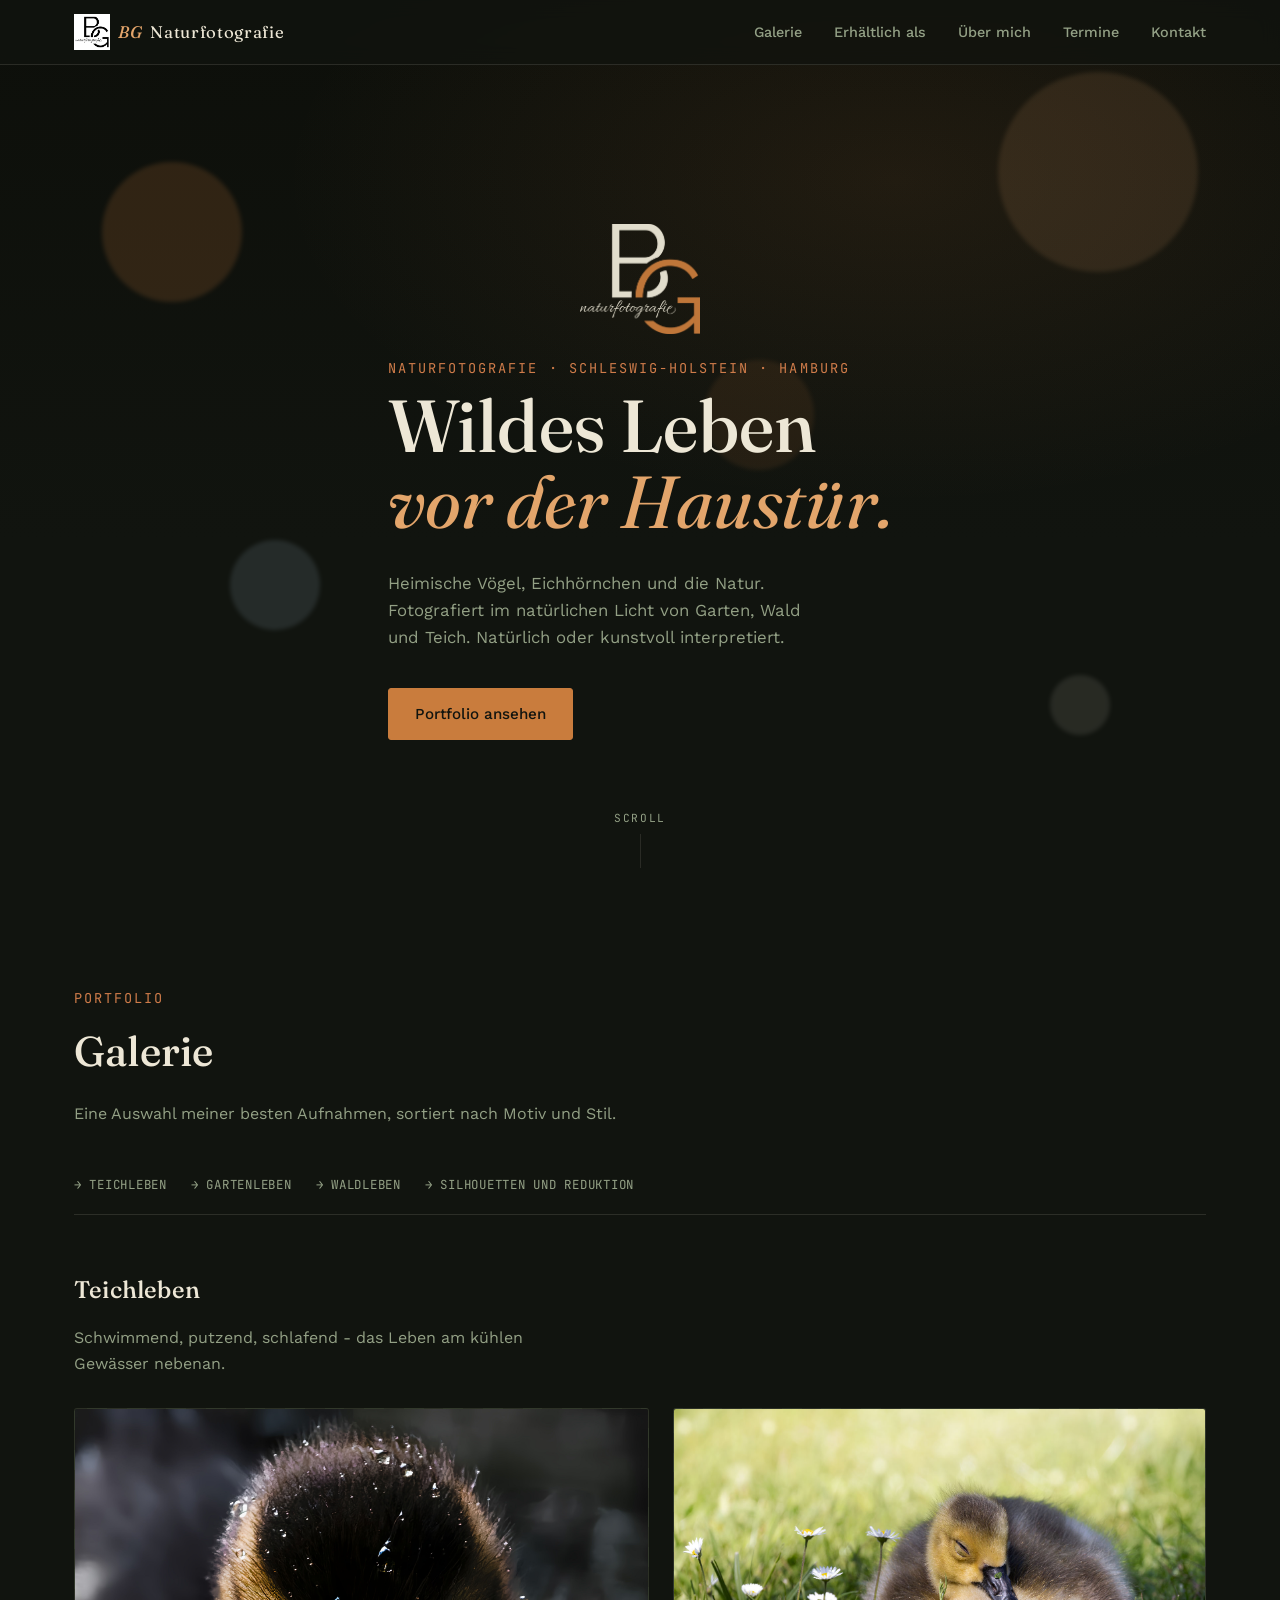
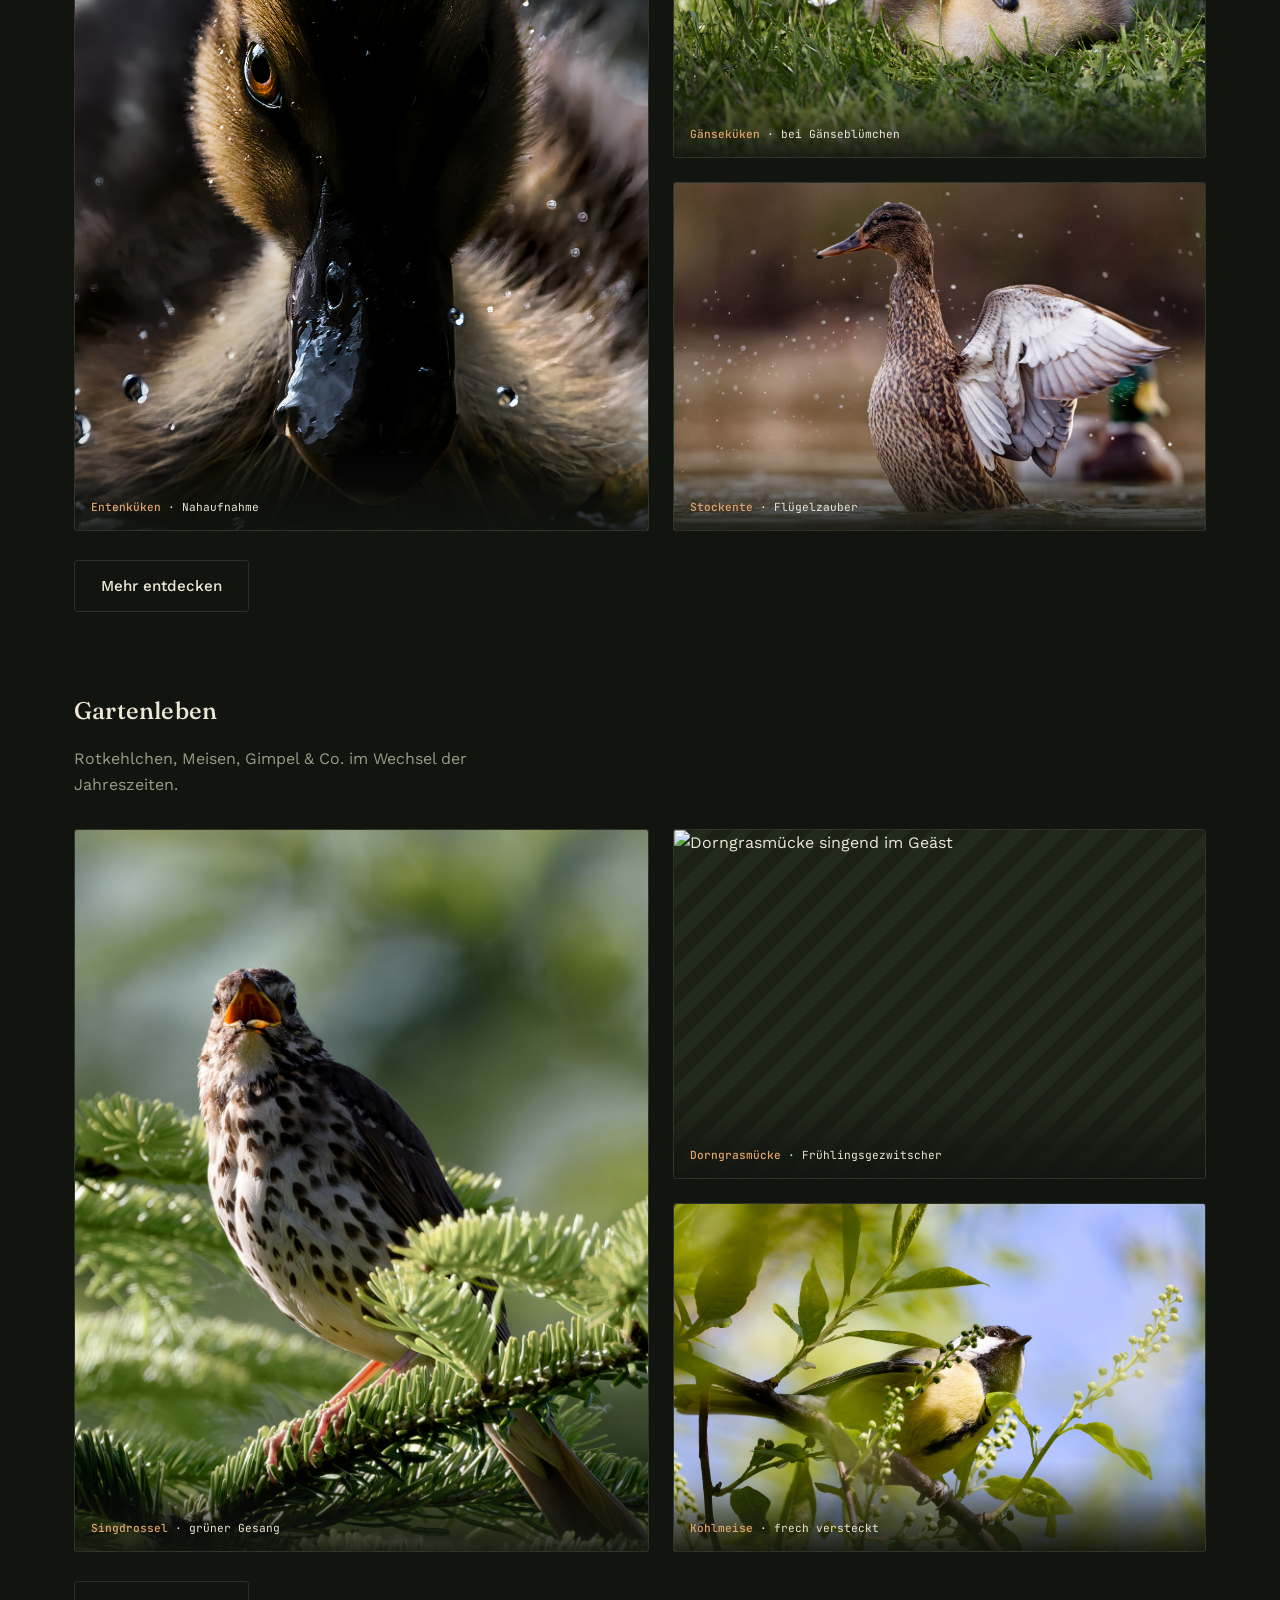
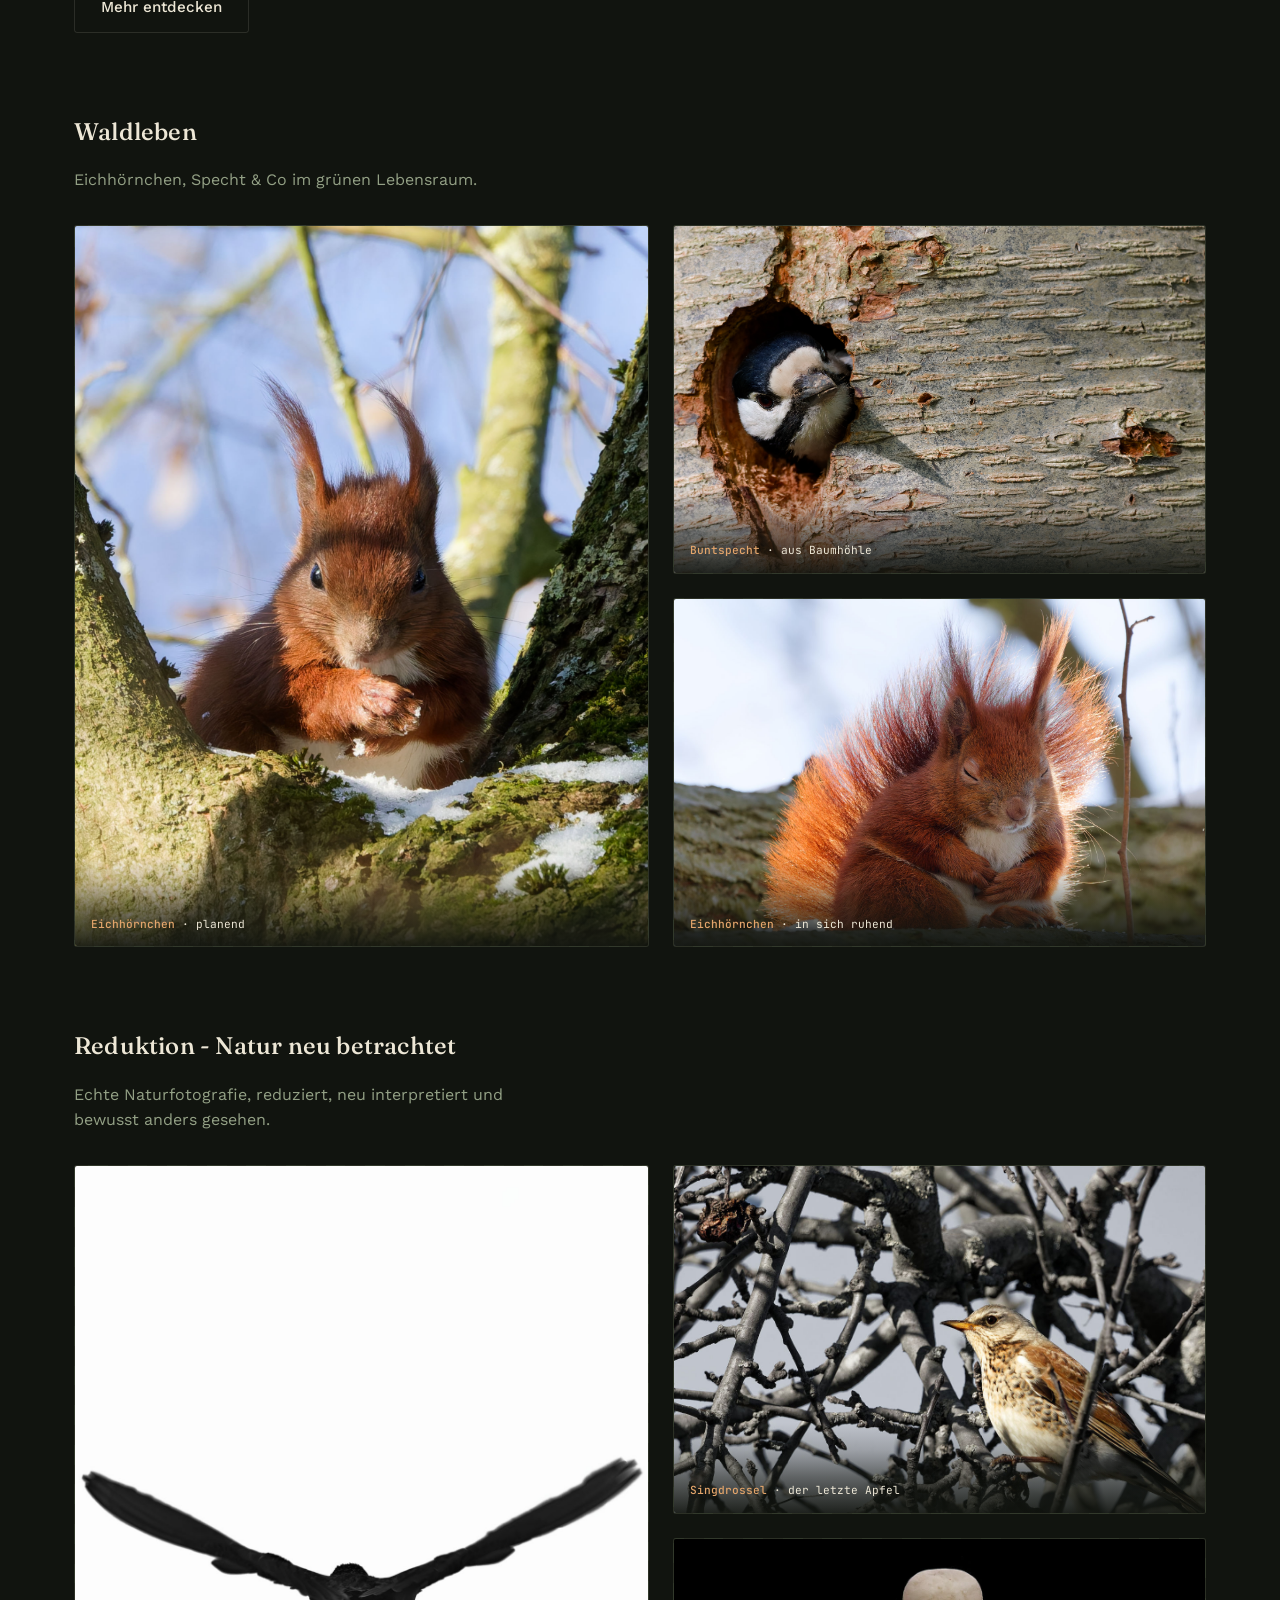
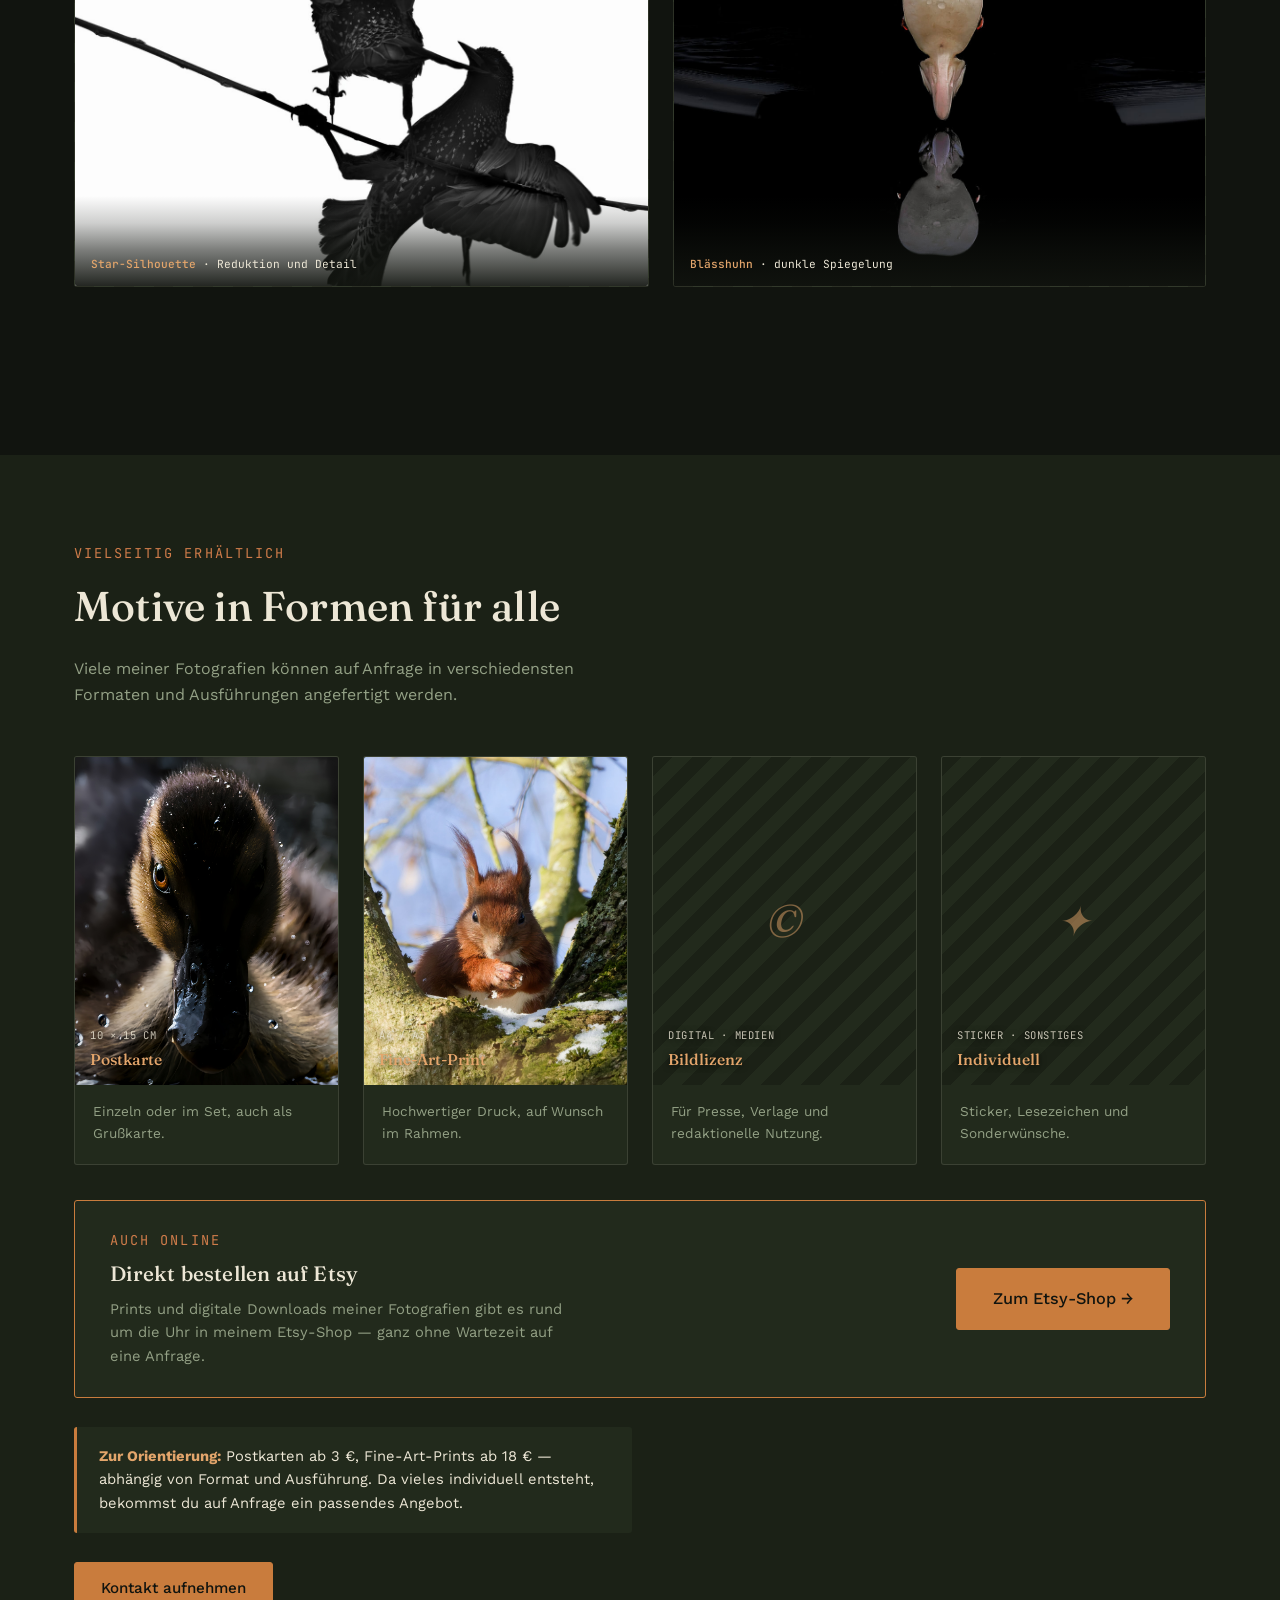
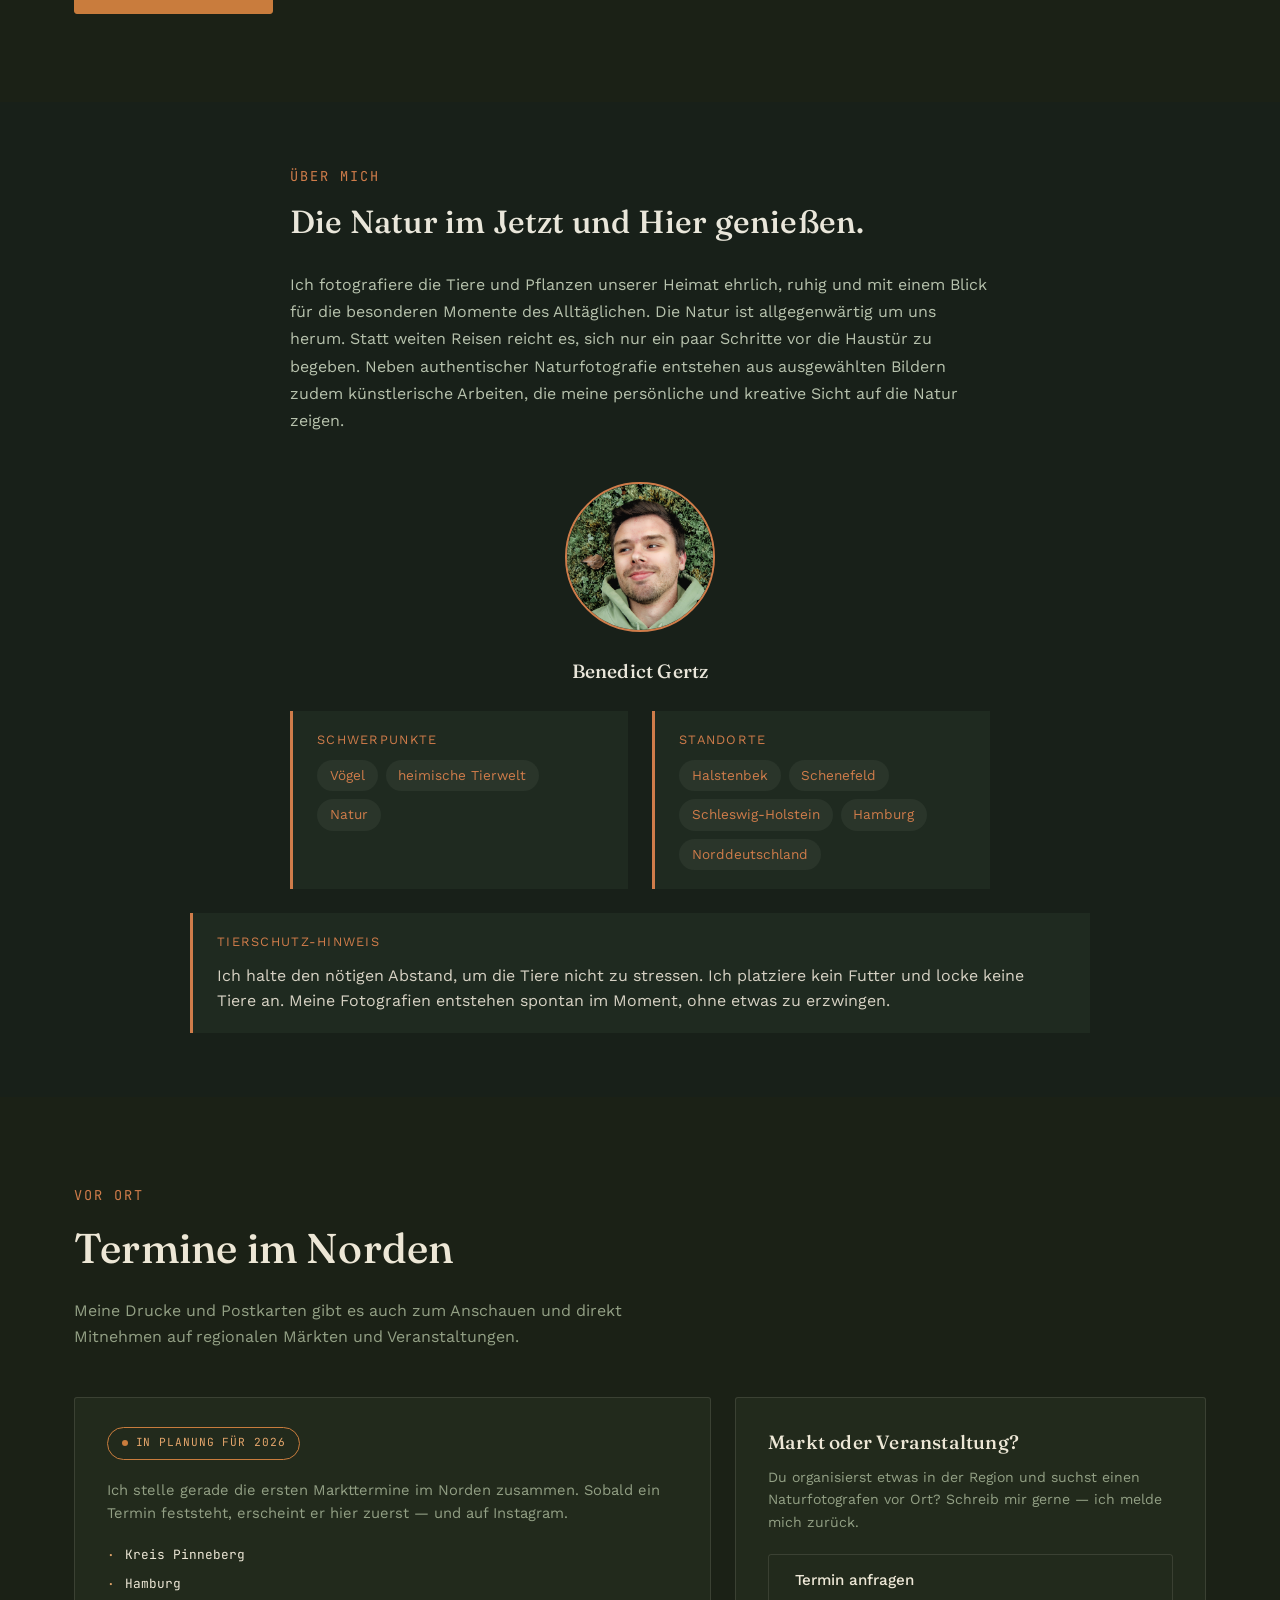
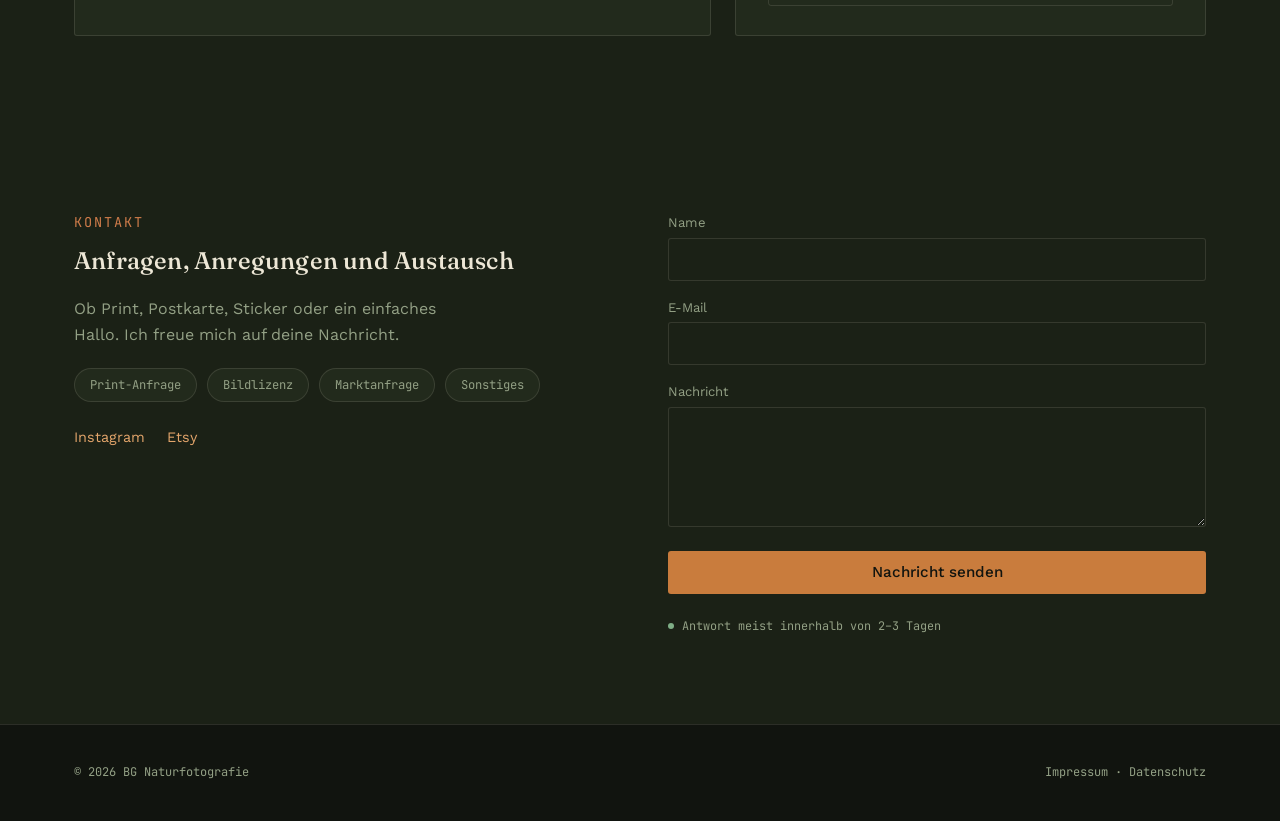
==== commit a2fcd87b: "Add files via upload" ====
--- a/index.html
+++ b/index.html
@@ -197,6 +197,15 @@
     </div>
 
     <!-- ERSETZEN: deine echten Preis-Richtwerte -->
+    <div class="etsy-banner">
+      <div class="etsy-banner-text">
+        <span class="eyebrow" style="margin-bottom:.3rem;">Auch online</span>
+        <h3>Direkt bestellen auf Etsy</h3>
+        <p>Prints und digitale Downloads meiner Fotografien gibt es rund um die Uhr in meinem Etsy-Shop — ganz ohne Wartezeit auf eine Anfrage.</p>
+      </div>
+      <a class="btn btn-fill btn-etsy" href="https://bgnaturfotografie.etsy.com" target="_blank" rel="noopener">Zum Etsy-Shop →</a>
+    </div>
+
     <p class="price-note"><strong>Zur Orientierung:</strong> Postkarten ab 3&nbsp;€, Fine-Art-Prints ab 18&nbsp;€ — abhängig von Format und Ausführung. Da vieles individuell entsteht, bekommst du auf Anfrage ein passendes Angebot.</p>
 
     <a class="btn btn-fill" href="#kontakt">Kontakt aufnehmen</a>
--- a/styles.css
+++ b/styles.css
@@ -667,6 +667,39 @@
   }
   .price-note strong{ color:var(--accent-soft); }
 
+  .etsy-banner{
+    display:flex;
+    align-items:center;
+    justify-content:space-between;
+    gap:2rem;
+    flex-wrap:wrap;
+    background:var(--bg-panel-2);
+    border:1px solid var(--accent);
+    border-radius:var(--radius);
+    padding:1.8rem 2.2rem;
+    margin:0 0 1.8rem;
+  }
+  .etsy-banner-text{ max-width:46ch; }
+  .etsy-banner-text h3{
+    font-size:1.3rem;
+    margin:0 0 .5rem;
+  }
+  .etsy-banner-text p{
+    margin:0;
+    color:var(--text-muted);
+    font-size:.92rem;
+  }
+  .btn-etsy{
+    flex-shrink:0;
+    padding:1.05em 2.2em;
+    font-size:1.02rem;
+    white-space:nowrap;
+  }
+  @media (max-width:600px){
+    .etsy-banner{ padding:1.5rem 1.6rem; }
+    .btn-etsy{ width:100%; text-align:center; }
+  }
+
   /* ============ TERMINE ============ */
   .termine-grid{
     display:grid;
